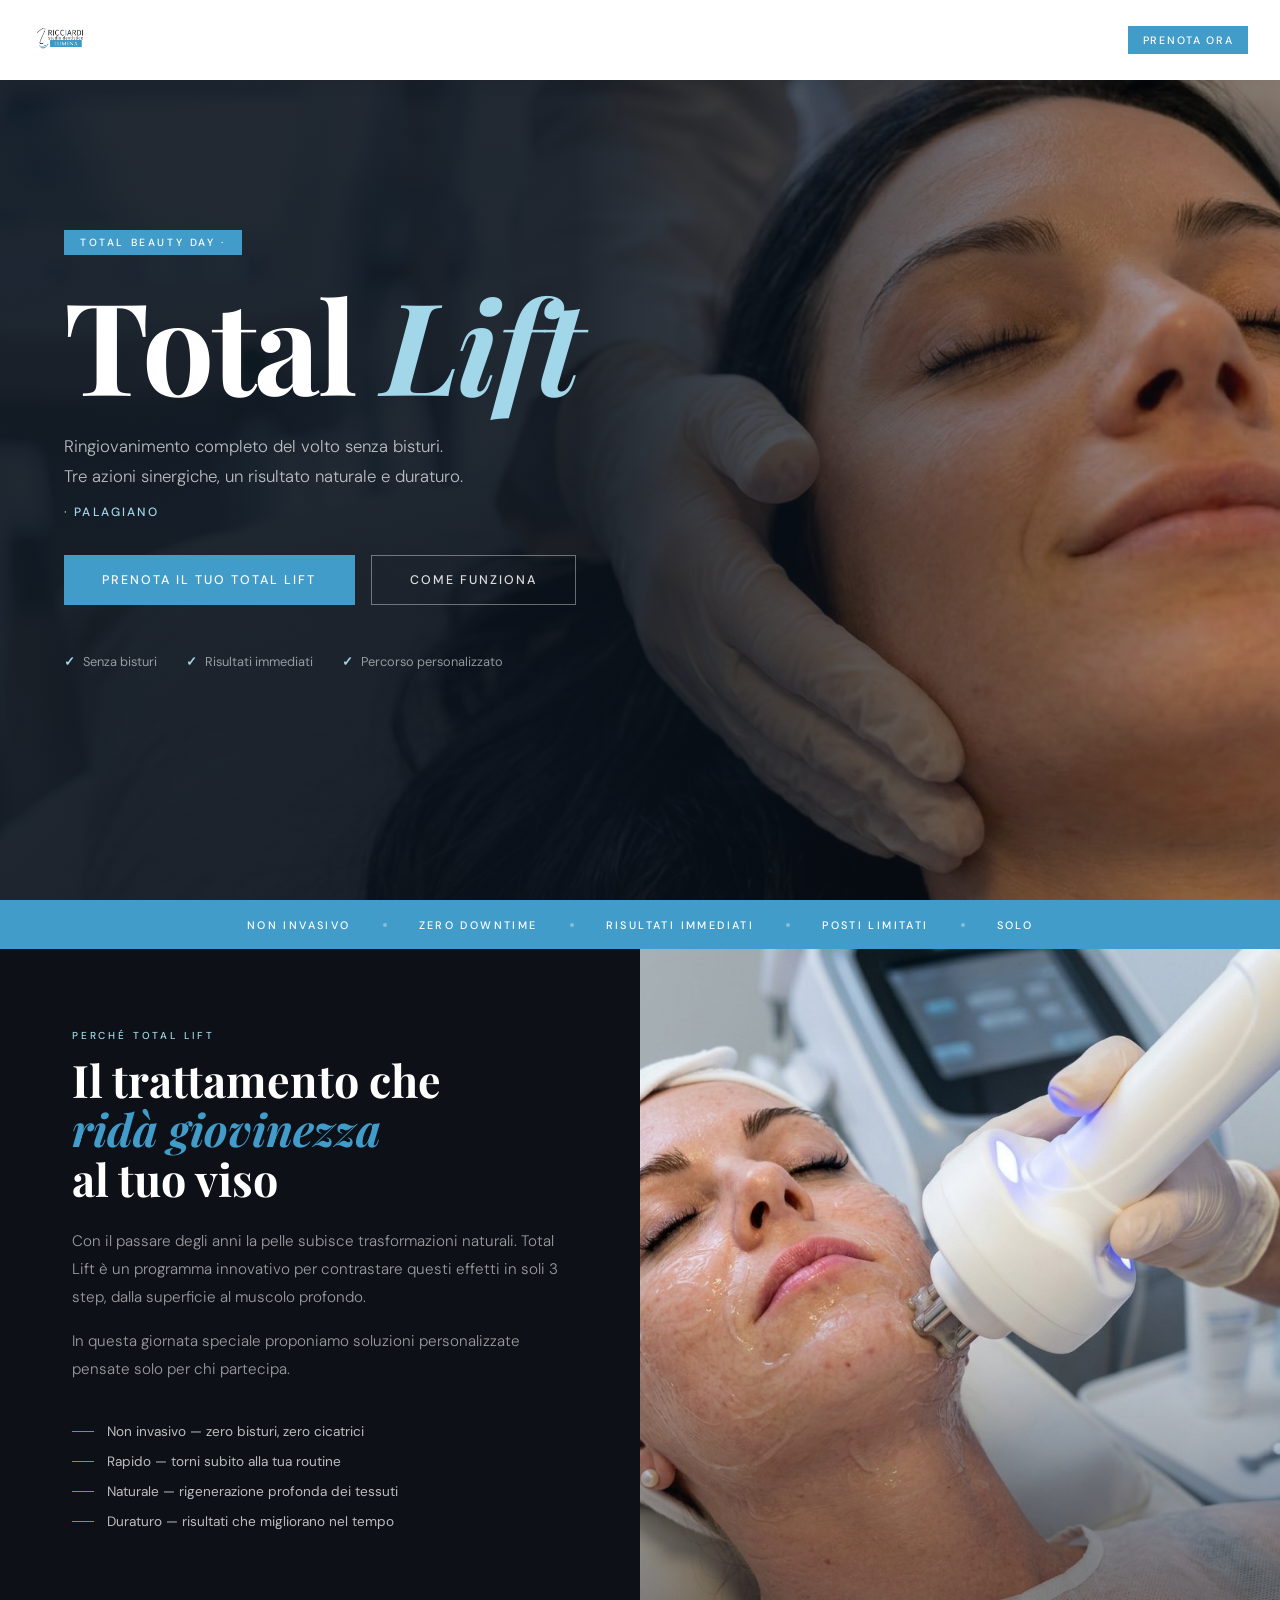
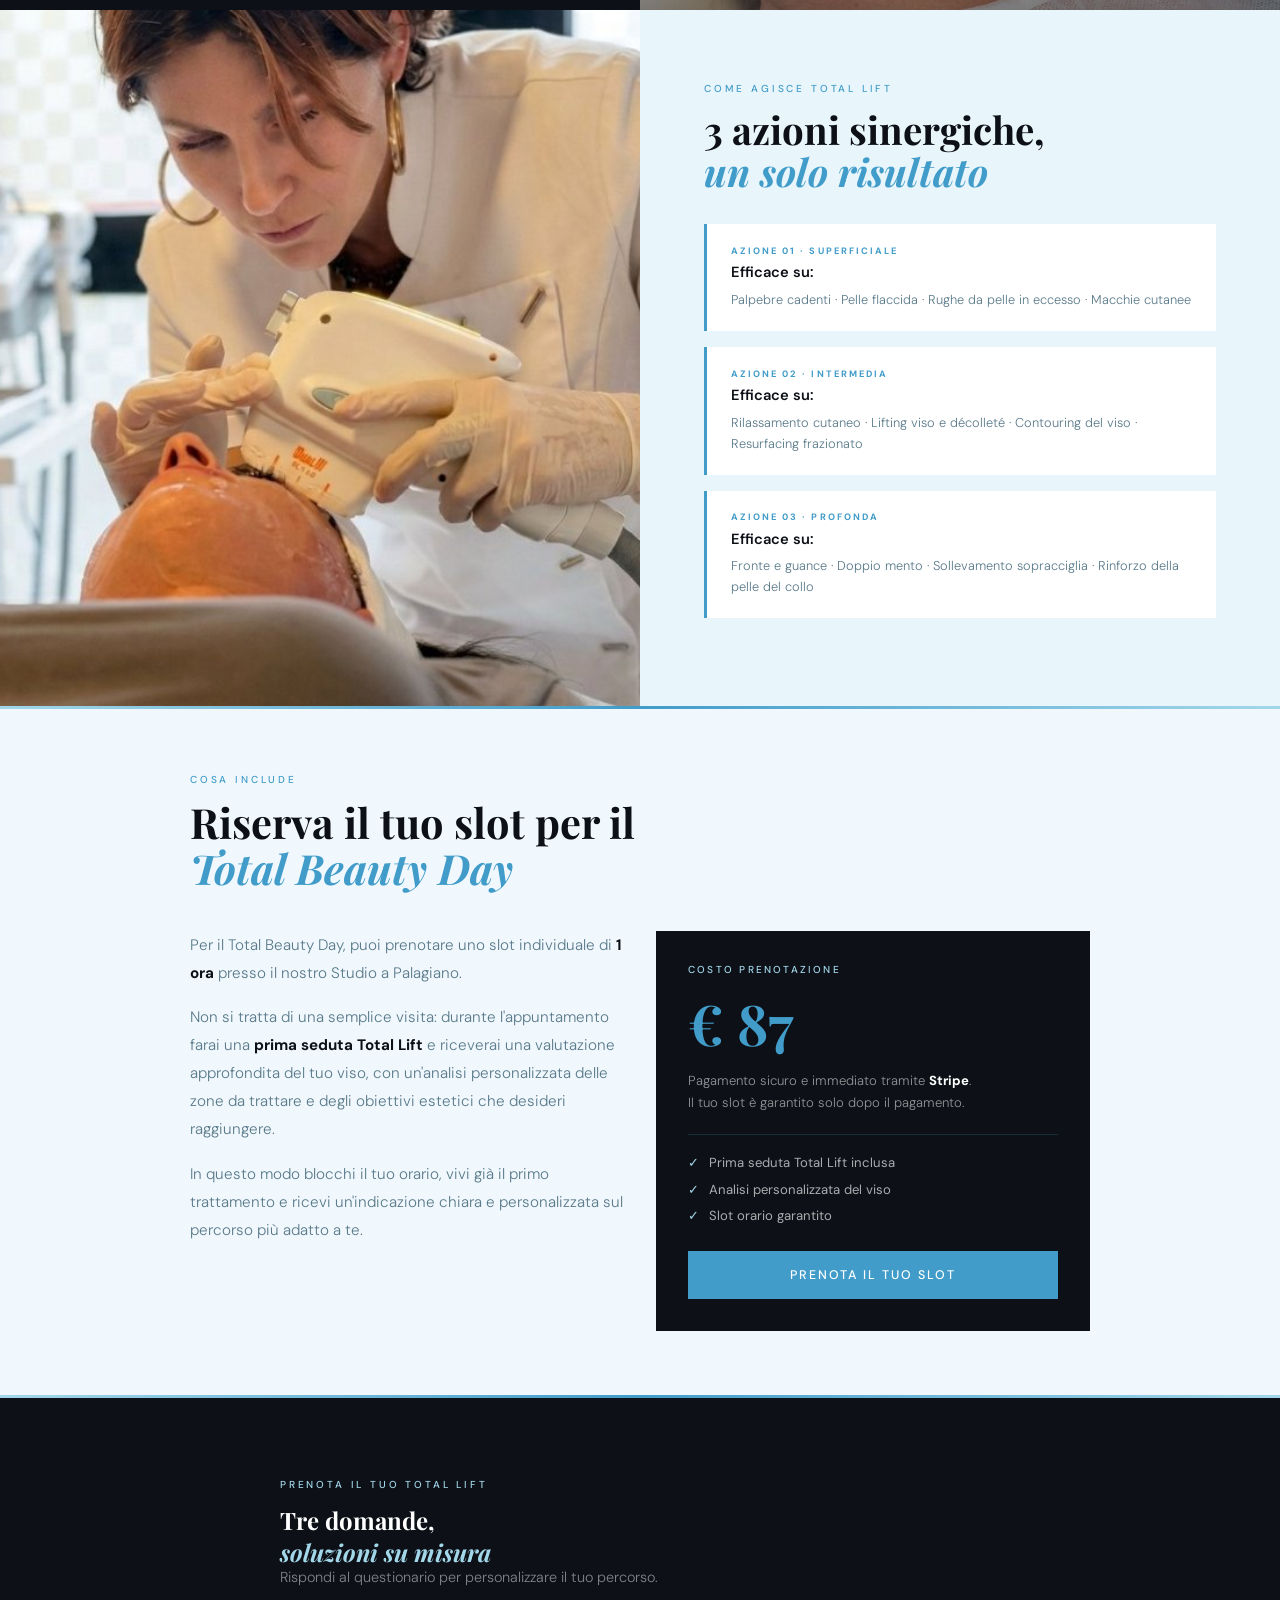
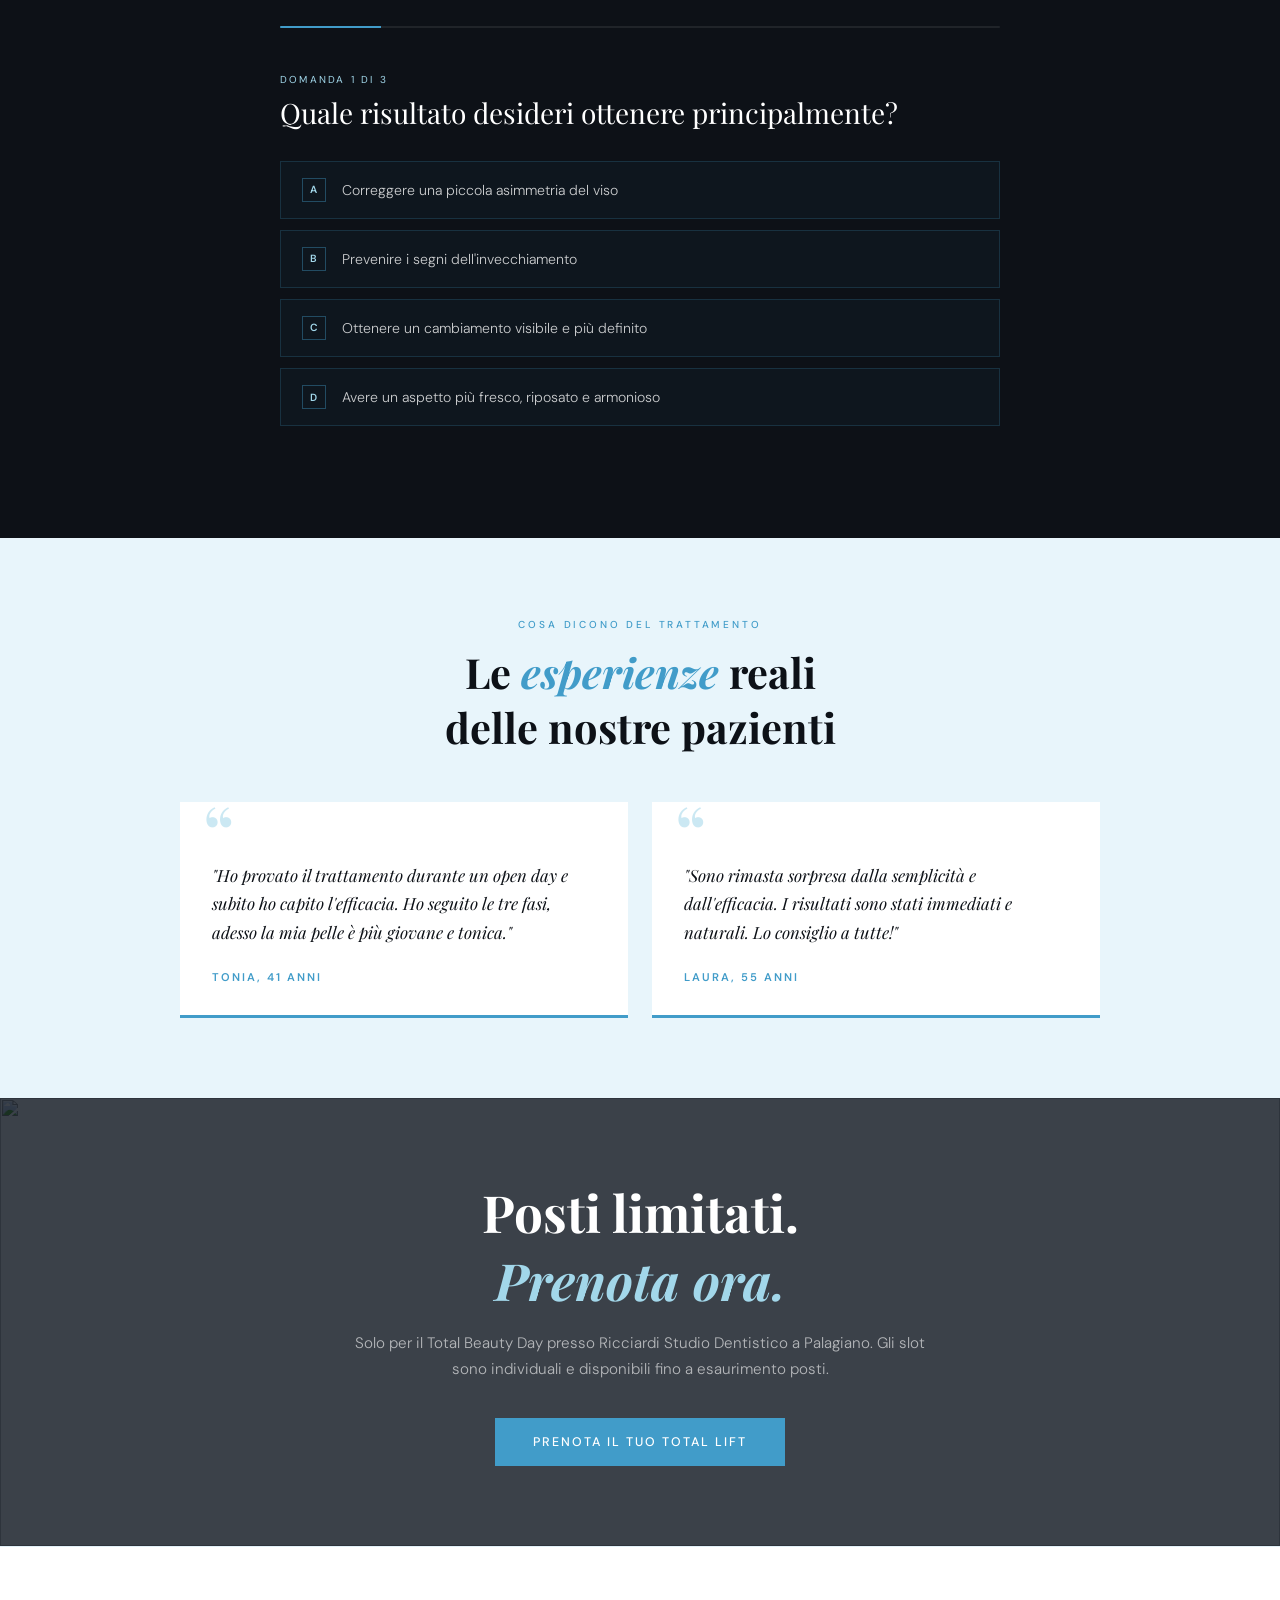
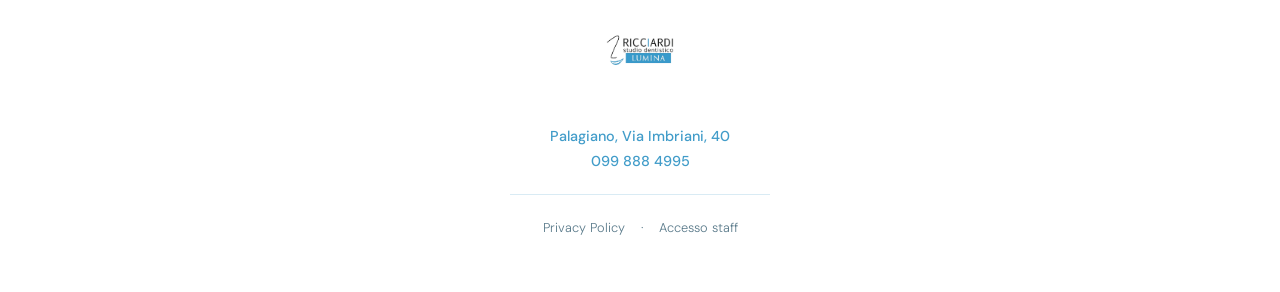
==== index.html @ 4c4560ad "Update index.html" ====
<!DOCTYPE html>
<html lang="it">
<head>
<meta charset="UTF-8">
<!-- Google Tag Manager -->
<script>(function(w,d,s,l,i){w[l]=w[l]||[];w[l].push({'gtm.start':
new Date().getTime(),event:'gtm.js'});var f=d.getElementsByTagName(s)[0],
j=d.createElement(s),dl=l!='dataLayer'?'&l='+l:'';j.async=true;j.src=
'https://www.googletagmanager.com/gtm.js?id='+i+dl;f.parentNode.insertBefore(j,f);
})(window,document,'script','dataLayer','GTM-NWW43PZP');</script>
<!-- End Google Tag Manager -->
<meta name="viewport" content="width=device-width, initial-scale=1.0">
<title>Total Lift – Ricciardi Studio Dentistico</title>
<meta name="description" content="Total Lift: ringiovanimento completo del viso senza bisturi. Prenota il tuo appuntamento per il Total Beauty Day del 27 Maggio a Palagiano.">
<style>
/* ═══════════════════════════════════════════════
   global.css — Variabili, reset, componenti base
   Ricciardi Studio Dentistico · Total Lift
═══════════════════════════════════════════════ */

@import url('https://fonts.googleapis.com/css2?family=Playfair+Display:ital,wght@0,400;0,700;1,400;1,700&family=DM+Sans:wght@300;400;500&display=swap');

/* ── RESET ── */
*, *::before, *::after { box-sizing: border-box; margin: 0; padding: 0; }

/* ── VARIABILI ── */
:root {
  --blue:       #419cc9;
  --blue-light: #a2d7ea;
  --blue-pale:  #e8f5fb;
  --dark:       #0d1117;
  --white:      #ffffff;
  --mid:        #5a7a8a;
  --accent:     #2d7aab;
  --text:       #1a2530;
  --green:      #27ae60;
  --red:        #e74c3c;
  --radius:     0px;
}

/* ── BASE ── */
html   { scroll-behavior: smooth; }
body   { font-family: 'DM Sans', sans-serif; background: var(--white); color: var(--text); overflow-x: hidden; }
h1, h2, h3, h4 { font-family: 'Playfair Display', serif; }
a      { transition: color .2s; }
img    { display: block; max-width: 100%; }

/* ── TIPOGRAFIA UTILITY ── */
.label {
  font-size: 0.63rem; letter-spacing: 0.28em; text-transform: uppercase;
  color: var(--blue); margin-bottom: 0.8rem; display: block; font-weight: 500;
}
.label--light { color: var(--blue-light); }

/* ── BOTTONI ── */
.btn {
  display: inline-flex; align-items: center; justify-content: center; gap: 0.5rem;
  font-family: 'DM Sans', sans-serif; font-weight: 500;
  font-size: 0.78rem; letter-spacing: 0.16em; text-transform: uppercase;
  text-decoration: none; border: none; cursor: pointer;
  padding: 1rem 2.4rem;
  transition: background .2s, transform .15s, border-color .2s, color .2s;
}
.btn--primary  { background: var(--blue); color: #fff; }
.btn--primary:hover { background: var(--accent); transform: translateY(-2px); }
.btn--ghost    { background: transparent; border: 1px solid rgba(255,255,255,0.38); color: rgba(255,255,255,0.85); }
.btn--ghost:hover  { border-color: #fff; color: #fff; }
.btn--dark     { background: var(--dark); color: #fff; }
.btn--dark:hover   { background: var(--accent); }
.btn--outline  { background: transparent; border: 1px solid rgba(65,156,201,0.3); color: var(--mid); }
.btn--outline:hover { border-color: var(--blue); color: var(--blue); }
.btn--danger   { background: transparent; border: 1px solid rgba(231,76,60,0.3); color: var(--red); }
.btn--danger:hover  { border-color: var(--red); background: rgba(231,76,60,0.05); }
.btn--sm       { padding: 0.42rem 0.9rem; font-size: 0.67rem; }
.btn--full     { width: 100%; padding: 1.15rem; }

/* ── NAV ── */
.nav {
  position: fixed; top: 0; left: 0; right: 0; z-index: 200;
  display: flex; align-items: center; justify-content: space-between;
  padding: 0;
  background: #ffffff;
  border-bottom: none;
  box-shadow: 0 2px 16px rgba(0,0,0,0.07);
  height: 80px;
}
.nav__logo {
  display: flex; align-items: center; text-decoration: none;
  height: 100%;
  padding: 0 2rem;
}
.nav__logo img {
  height: 70px; width: auto; display: block;
}

/* ── FOOTER ── */
.footer { background: #ffffff; padding: 3.5rem 2rem; text-align: center; border-top: 1px solid rgba(65,156,201,0.15); }
.footer__logo { font-family: 'Playfair Display', serif; font-size: 1.5rem; font-weight: 700; color: var(--blue); margin-bottom: 0.4rem; }
.footer__sub { font-size: 0.65rem; letter-spacing: 0.24em; text-transform: uppercase; color: rgba(255,255,255,0.28); margin-bottom: 1.3rem; }
.footer p   { font-size: 0.8rem; color: var(--mid); font-weight: 300; }
.footer a   { color: var(--mid); text-decoration: none; margin: 0 0.5rem; }
.footer a:hover { color: var(--blue); }
.footer__divider { height: 1px; background: rgba(65,156,201,0.2); margin: 1.5rem auto; max-width: 260px; }


/* ── BADGE ── */
.badge { display: inline-block; font-size: 0.6rem; letter-spacing: 0.08em; padding: 0.22rem 0.65rem; text-transform: uppercase; font-weight: 600; }
.badge--paid    { background: rgba(39,174,96,0.1);   color: #27ae60; }
.badge--pending { background: rgba(162,215,234,0.18); color: var(--blue); }
.badge--failed  { background: rgba(231,76,60,0.1);   color: var(--red); }
.badge--yes     { background: rgba(39,174,96,0.1);   color: #27ae60; }
.badge--no      { background: rgba(162,215,234,0.12); color: var(--mid); }

/* ── FORM ── */
.field { display: flex; flex-direction: column; gap: 0.38rem; }
.field label { font-size: 0.63rem; letter-spacing: 0.18em; text-transform: uppercase; color: rgba(255,255,255,0.48); font-weight: 500; }
.field input, .field textarea, .field select {
  padding: 0.88rem 1rem; font-size: 0.9rem; font-family: 'DM Sans', sans-serif;
  color: #fff; background: rgba(255,255,255,0.05); border: 1px solid rgba(65,156,201,0.22);
  outline: none; transition: border-color .2s, background .2s; width: 100%;
}
.field input::placeholder, .field textarea::placeholder { color: rgba(255,255,255,0.22); }
.field input:focus, .field textarea:focus { border-color: var(--blue); background: rgba(65,156,201,0.08); }
.field--light label  { color: var(--mid); }
.field--light input, .field--light textarea, .field--light select { background: #f8fbfd; color: var(--text); border-color: rgba(65,156,201,0.22); }
.field--light input::placeholder { color: rgba(26,37,48,0.3); }
.field--light input:focus, .field--light textarea:focus { border-color: var(--blue); background: #fff; }
.grid-2 { display: grid; grid-template-columns: 1fr 1fr; gap: 1rem; }
.privacy-row { display: flex; align-items: flex-start; gap: 0.75rem; cursor: pointer; }
.privacy-row input[type=checkbox] { width: 18px; height: 18px; accent-color: var(--blue); flex-shrink: 0; margin-top: 3px; }
.privacy-row span { font-size: 0.8rem; color: rgba(255,255,255,0.52); line-height: 1.6; }
.privacy-row a { color: var(--blue-light); }
.err { color: #ff6b6b; font-size: 0.78rem; margin-top: 0.3rem; }

/* ── UTILITY ── */
.hidden { display: none !important; }
.text-center { text-align: center; }
.mt-1 { margin-top: 0.8rem; }  .mt-2 { margin-top: 1.5rem; }
.mb-1 { margin-bottom: 0.8rem; } .mb-2 { margin-bottom: 1.5rem; }

/* ── RESPONSIVE ── */
@media (max-width: 900px) { .grid-2 { grid-template-columns: 1fr; } }
@media (max-width: 768px) { .nav { padding: 0.9rem 1.5rem; } }

/* Nav button alignment */
.nav .btn { margin-right: 2rem; }

/* ═══════════════════════════════════════════════
   landing.css — Stili specifici della landing page
   Ricciardi Studio Dentistico · Total Lift
═══════════════════════════════════════════════ */

/* ── HERO ── */
.hero { position: relative; min-height: 100vh; display: flex; align-items: center; overflow: hidden; }
.hero__img { position: absolute; inset: 0; width: 100%; height: 100%; object-fit: cover; object-position: center top; }
.hero__overlay { position: absolute; inset: 0; background: linear-gradient(to right, rgba(10,18,28,0.90) 45%, rgba(10,18,28,0.22) 100%); }
.hero__content { position: relative; z-index: 2; padding: 5rem 4rem 5rem; max-width: 700px; }
.hero__tag { display: inline-block; background: var(--blue); color: #fff; font-size: 0.65rem; letter-spacing: 0.25em; text-transform: uppercase; padding: 0.35rem 1rem; margin-bottom: 1.5rem; font-weight: 500; }
.hero__title { font-size: clamp(3.8rem, 10vw, 8rem); font-weight: 700; color: #fff; line-height: 1; margin-bottom: 1.5rem; letter-spacing: -0.02em; white-space: nowrap; }
.hero__title em { font-style: italic; color: var(--blue-light); }
.hero__sub { font-size: 1.05rem; color: rgba(255,255,255,0.7); line-height: 1.8; max-width: 440px; margin-bottom: 0.8rem; font-weight: 300; }
.hero__date { font-size: 0.75rem; color: var(--blue-light); letter-spacing: 0.18em; text-transform: uppercase; font-weight: 500; margin-bottom: 2.2rem; }
.hero__ctas { display: flex; gap: 1rem; flex-wrap: wrap; }
.hero__badges { display: flex; gap: 1.8rem; margin-top: 3rem; flex-wrap: wrap; }
.hero__badge { display: flex; align-items: center; gap: 0.5rem; color: rgba(255,255,255,0.55); font-size: 0.8rem; }
.hero__badge::before { content: '✓'; color: var(--blue-light); font-weight: 700; }

/* ── STRIP ── */
.strip { background: var(--blue); padding: 1.1rem 2rem; display: flex; align-items: center; justify-content: center; gap: 2rem; flex-wrap: wrap; }
.strip__item { font-size: 0.68rem; letter-spacing: 0.22em; text-transform: uppercase; color: #fff; font-weight: 500; }
.strip__dot  { width: 4px; height: 4px; border-radius: 50%; background: rgba(255,255,255,0.35); flex-shrink: 0; }

/* ── INTRO ── */
.intro { display: grid; grid-template-columns: 1fr 1fr; min-height: 580px; }
.intro__text { background: var(--dark); padding: 5rem 4.5rem; display: flex; flex-direction: column; justify-content: center; }
.intro__text h2 { font-size: clamp(2rem, 3.5vw, 2.9rem); font-weight: 700; color: #fff; line-height: 1.1; margin-bottom: 1.5rem; }
.intro__text h2 em { font-style: italic; color: var(--blue); }
.intro__text p { font-size: 0.95rem; color: rgba(255,255,255,0.58); line-height: 1.85; font-weight: 300; margin-bottom: 1rem; }
.intro__bullets { list-style: none; margin-top: 1.5rem; display: flex; flex-direction: column; gap: 0.8rem; }
.intro__bullets li { display: flex; align-items: center; gap: 0.8rem; font-size: 0.85rem; color: rgba(255,255,255,0.72); }
.intro__bullets li::before { content: ''; width: 22px; height: 1px; background: var(--blue); flex-shrink: 0; }
.intro__img { position: relative; overflow: hidden; }
.intro__img img { width: 100%; height: 100%; object-fit: cover; }
.intro__img-overlay { position: absolute; inset: 0; background: linear-gradient(to top, rgba(13,17,23,0.45) 0%, transparent 55%); }

/* ── COME AGISCE ── */
.agisce { display: grid; grid-template-columns: 1fr 1fr; }
.agisce__photo { position: relative; overflow: hidden; min-height: 620px; }
.agisce__photo img { width: 100%; height: 100%; object-fit: cover; object-position: center top; }
.agisce__content { background: var(--blue-pale); padding: 4.5rem 4rem; display: flex; flex-direction: column; justify-content: center; }
.agisce__content h2 { font-size: clamp(1.9rem, 3vw, 2.6rem); font-weight: 700; color: var(--dark); line-height: 1.1; margin-bottom: 2rem; }
.agisce__content h2 em { font-style: italic; color: var(--blue); }
.azione { background: #fff; border-left: 3px solid var(--blue); padding: 1.3rem 1.5rem; margin-bottom: 1rem; transition: box-shadow .2s, transform .2s; }
.azione:hover { box-shadow: 0 6px 24px rgba(65,156,201,0.15); transform: translateX(4px); }
.azione__num { font-size: 0.58rem; letter-spacing: 0.22em; text-transform: uppercase; color: var(--blue); font-weight: 700; margin-bottom: 0.35rem; }
.azione h3 { font-size: 0.92rem; font-weight: 600; color: var(--dark); margin-bottom: 0.4rem; font-family: 'DM Sans', sans-serif; }
.azione p  { font-size: 0.8rem; color: var(--mid); line-height: 1.65; font-weight: 300; }

/* ── FLOW (quiz + form + payment) ── */
#flow { background: var(--dark); padding: 5rem 2rem; }
#flow .inner { max-width: 720px; margin: 0 auto; }
.progress-bar  { height: 2px; background: rgba(255,255,255,0.08); margin-bottom: 2.8rem; overflow: hidden; border-radius: 2px; }
.progress-fill { height: 100%; background: var(--blue); transition: width .45s ease; }
.step-indicator { font-size: 0.63rem; letter-spacing: 0.22em; text-transform: uppercase; color: var(--blue-light); margin-bottom: 0.5rem; display: block; }
.quiz-q { font-family: 'Playfair Display', serif; font-size: clamp(1.25rem, 3vw, 1.75rem); font-weight: 400; color: #fff; margin-bottom: 1.8rem; line-height: 1.35; }
.options { display: grid; gap: 0.7rem; margin-bottom: 2rem; }
.opt { display: flex; align-items: center; gap: 1rem; padding: 1rem 1.3rem; border: 1px solid rgba(65,156,201,0.2); background: rgba(65,156,201,0.04); cursor: pointer; font-size: 0.88rem; color: rgba(255,255,255,0.78); font-weight: 300; transition: border-color .2s, background .2s; }
.opt:hover { border-color: var(--blue); background: rgba(65,156,201,0.1); }
.opt.selected { border-color: var(--blue); background: rgba(65,156,201,0.16); color: #fff; }
.opt__marker { width: 24px; height: 24px; border: 1px solid rgba(65,156,201,0.4); display: flex; align-items: center; justify-content: center; flex-shrink: 0; font-size: 0.65rem; color: var(--blue-light); font-weight: 600; transition: all .2s; }
.opt.selected .opt__marker { background: var(--blue); border-color: var(--blue); color: #fff; }
.btn-row { display: flex; gap: 0.8rem; align-items: center; flex-wrap: wrap; }
.btn--back { background: transparent; border: 1px solid rgba(255,255,255,0.12); color: rgba(255,255,255,0.45); padding: 0.88rem 1.8rem; font-size: 0.75rem; letter-spacing: 0.14em; text-transform: uppercase; cursor: pointer; font-family: 'DM Sans', sans-serif; transition: all .2s; }
.btn--back:hover { border-color: rgba(255,255,255,0.35); color: rgba(255,255,255,0.8); }
.btn--next { background: var(--blue); color: #fff; padding: 0.88rem 2.5rem; font-size: 0.78rem; letter-spacing: 0.16em; text-transform: uppercase; border: none; cursor: pointer; font-family: 'DM Sans', sans-serif; font-weight: 500; transition: background .2s; }
.btn--next:hover { background: var(--accent); }

/* BLOCKED */
.block-msg { background: rgba(65,156,201,0.06); border: 1px solid rgba(65,156,201,0.18); padding: 2.5rem 2rem; text-align: center; }
.block-msg__icon { font-size: 2.5rem; margin-bottom: 1rem; }
.block-msg h3 { font-family: 'Playfair Display', serif; font-size: 1.3rem; color: #fff; margin-bottom: 0.8rem; }
.block-msg p  { font-size: 0.88rem; color: rgba(255,255,255,0.6); line-height: 1.75; font-weight: 300; }

/* SLOTS */
.slots-label { font-size: 0.63rem; letter-spacing: 0.18em; text-transform: uppercase; color: rgba(255,255,255,0.45); margin-bottom: 0.9rem; margin-top: 1.5rem; font-weight: 500; display: block; }
.slots-grid  { display: grid; grid-template-columns: repeat(auto-fill, minmax(140px,1fr)); gap: 0.6rem; margin-bottom: 1.5rem; }
.slot { padding: 0.75rem 1rem; border: 1px solid rgba(65,156,201,0.2); font-size: 0.82rem; cursor: pointer; color: rgba(255,255,255,0.72); background: rgba(255,255,255,0.03); transition: all .2s; text-align: center; line-height: 1.3; }
.slot:hover:not(.slot--taken):not(.slot--blocked) { border-color: var(--blue); color: #fff; background: rgba(65,156,201,0.1); }
.slot.selected { border-color: var(--blue); background: var(--blue); color: #fff; }
.slot--taken   { opacity: 0.32; cursor: not-allowed; text-decoration: line-through; }
.slot--blocked { opacity: 0.2; cursor: not-allowed; }
.slot__badge   { font-size: 0.58rem; display: block; margin-top: 2px; opacity: 0.75; }

/* SUMMARY */
.summary { background: rgba(65,156,201,0.07); border: 1px solid rgba(65,156,201,0.18); padding: 1.3rem 1.6rem; margin-bottom: 1.5rem; }
.summary__row  { display: flex; justify-content: space-between; align-items: baseline; padding: 0.28rem 0; font-size: 0.85rem; color: rgba(255,255,255,0.65); }
.summary__row strong { color: #fff; }
.summary__total { border-top: 1px solid rgba(65,156,201,0.18); margin-top: 0.5rem; padding-top: 0.5rem; }
.summary__total .summary__row { font-size: 1.05rem; }
.summary__total strong { color: var(--blue); font-size: 1.2rem; }

/* STRIPE */
#stripe-el-wrap { background: rgba(255,255,255,0.04); border: 1px solid rgba(65,156,201,0.2); padding: 1.2rem; margin-bottom: 0.5rem; }
#card-errors { color: #ff6b6b; font-size: 0.8rem; margin: 0.5rem 0 1rem; min-height: 1.1rem; }
.pay-btn { width: 100%; background: var(--blue); color: #fff; padding: 1.18rem; font-size: 0.85rem; letter-spacing: 0.18em; text-transform: uppercase; border: none; cursor: pointer; font-family: 'DM Sans', sans-serif; font-weight: 500; display: flex; align-items: center; justify-content: center; gap: 0.6rem; transition: background .2s; }
.pay-btn:hover:not(:disabled) { background: var(--accent); }
.pay-btn:disabled { opacity: 0.52; cursor: not-allowed; }
.pay-spinner { width: 16px; height: 16px; border: 2px solid rgba(255,255,255,0.28); border-top-color: #fff; border-radius: 50%; animation: spin .7s linear infinite; display: none; }
.pay-btn.loading .pay-spinner { display: block; }
.pay-btn.loading .pay-label { display: none; }
@keyframes spin { to { transform: rotate(360deg); } }
.pay-note { font-size: 0.7rem; color: rgba(255,255,255,0.3); text-align: center; margin-top: 0.8rem; }

/* TESTIMONIALS */
.testi { background: var(--blue-pale); padding: 5rem 2rem; }
.testi__inner  { max-width: 920px; margin: 0 auto; }
.testi__header { text-align: center; margin-bottom: 3rem; }
.testi__header h2 { font-size: clamp(1.9rem, 4vw, 2.6rem); font-weight: 700; color: var(--dark); }
.testi__header h2 em { font-style: italic; color: var(--blue); }
.testi__grid { display: grid; grid-template-columns: 1fr 1fr; gap: 1.5rem; }
.testi__card { background: #fff; padding: 2.2rem 2rem 1.8rem; border-bottom: 3px solid var(--blue); position: relative; }
.testi__card::before { content: '\201C'; font-family: 'Playfair Display', serif; font-size: 5rem; color: var(--blue-light); line-height: 1; position: absolute; top: -0.6rem; left: 1.4rem; opacity: 0.55; }
.testi__card p    { font-family: 'Playfair Display', serif; font-size: 1.05rem; font-style: italic; color: var(--dark); line-height: 1.68; margin-bottom: 1.2rem; margin-top: 1.5rem; }
.testi__card cite { font-size: 0.7rem; letter-spacing: 0.18em; text-transform: uppercase; color: var(--blue); font-style: normal; font-weight: 600; }

/* CTA BANNER */
.cta-banner { position: relative; overflow: hidden; display: flex; align-items: center; justify-content: center; min-height: 420px; text-align: center; padding: 5rem 2rem; }
.cta-banner__img     { position: absolute; inset: 0; width: 100%; height: 100%; object-fit: cover; object-position: center 30%; }
.cta-banner__overlay { position: absolute; inset: 0; background: rgba(10,18,28,0.80); }
.cta-banner__content { position: relative; z-index: 2; max-width: 580px; }
.cta-banner__content h2 { font-size: clamp(1.9rem, 4vw, 3.2rem); color: #fff; font-weight: 700; margin-bottom: 1rem; }
.cta-banner__content h2 em { font-style: italic; color: var(--blue-light); }
.cta-banner__content p  { color: rgba(255,255,255,0.62); font-size: 0.95rem; margin-bottom: 2.2rem; font-weight: 300; line-height: 1.75; }

/* SUCCESS */
.success-page { min-height: 100vh; background: var(--dark); display: none; flex-direction: column; align-items: center; justify-content: center; text-align: center; padding: 4rem 2rem; }
.success-page__img     { width: 100%; max-width: 480px; height: 280px; object-fit: cover; margin-bottom: 2.5rem; }
.success-page__check   { width: 80px; height: 80px; border-radius: 50%; background: var(--blue); display: flex; align-items: center; justify-content: center; margin: 0 auto 1.5rem; font-size: 2rem; color: #fff; }
.success-page h2       { font-size: clamp(2rem,5vw,3rem); color: #fff; font-weight: 700; margin-bottom: 1rem; }
.success-page h2 em    { font-style: italic; color: var(--blue-light); }
.success-page > p      { color: rgba(255,255,255,0.58); font-size: 0.95rem; line-height: 1.85; max-width: 480px; font-weight: 300; margin: 0 auto; }
.success-page__details { margin-top: 2rem; background: rgba(65,156,201,0.07); border: 1px solid rgba(65,156,201,0.18); padding: 1.3rem 2rem; font-size: 0.85rem; color: rgba(255,255,255,0.6); text-align: left; max-width: 400px; width: 100%; display: flex; flex-direction: column; gap: 0.5rem; }
.success-page__details strong { color: #fff; }

/* RESPONSIVE */
@media (max-width: 900px) {
  .intro   { grid-template-columns: 1fr; }
  .intro__img { min-height: 300px; }
  .agisce  { grid-template-columns: 1fr; }
  .agisce__photo { min-height: 300px; }
  .testi__grid { grid-template-columns: 1fr; }
}


/* ── FLOW TITLE ── */
#flow h2.flow-title { color: #ffffff; }
#flow h2.flow-title em { color: var(--blue-light); }

/* ── MOBILE ── */
@media (max-width: 768px) {
  .hero__content   { padding: 5rem 1.8rem 3rem; }
  .hero__ctas      { flex-direction: column; }
  .hero__badges    { display: none !important; }
  .strip           { display: none !important; }
  .hero__title     { font-size: clamp(3rem, 13vw, 4.5rem); white-space: nowrap; }
  .intro__text     { padding: 3.5rem 2rem; }
  .agisce__content { padding: 3rem 2rem; }
}

</style>
</head>
<body>
<!-- Google Tag Manager (noscript) -->
<noscript><iframe src="https://www.googletagmanager.com/ns.html?id=GTM-NWW43PZP"
height="0" width="0" style="display:none;visibility:hidden"></iframe></noscript>
<!-- End Google Tag Manager (noscript) -->

<!-- ══════════════ LANDING ══════════════ -->
<div id="page-landing">

  <nav class="nav">
    <a href="index.html" class="nav__logo"><img src="../assets/logo.png" alt="Ricciardi Studio Dentistico" class="nav-logo"></a>
    <a href="#flow" class="btn btn--primary btn--sm" onclick="trackEvent('ClickPrenotazione')">Prenota ora</a>
  </nav>

  <!-- HERO -->
  <section class="hero">
    <img class="hero__img" src="assets/hero.jpg" alt="Total Lift trattamento">
    <div class="hero__overlay"></div>
    <div class="hero__content">
      <span class="hero__tag">Total Beauty Day · <span id="date-tag"></span></span>
      <h1 class="hero__title">Total <em>Lift</em></h1>
      <p class="hero__sub">Ringiovanimento completo del volto senza bisturi.<br>Tre azioni sinergiche, un risultato naturale e duraturo.</p>
      <p class="hero__date"><span id="date-hero"></span> · Palagiano</p>
      <div class="hero__ctas">
        <a href="#flow" class="btn btn--primary" onclick="trackEvent('ClickPrenotazione')">Prenota il tuo Total Lift</a>
        <a href="#come-agisce" class="btn btn--ghost">Come funziona</a>
      </div>
      <div class="hero__badges">
        <div class="hero__badge">Senza bisturi</div>
        <div class="hero__badge">Risultati immediati</div>
        <div class="hero__badge">Percorso personalizzato</div>
      </div>
    </div>
  </section>

  <!-- STRIP -->
  <div class="strip">
    <span class="strip__item">Non invasivo</span><span class="strip__dot"></span>
    <span class="strip__item">Zero downtime</span><span class="strip__dot"></span>
    <span class="strip__item">Risultati immediati</span><span class="strip__dot"></span>
    <span class="strip__item">Posti limitati</span><span class="strip__dot"></span>
    <span class="strip__item">Solo <span id="date-strip"></span></span>
  </div>

  <!-- INTRO -->
  <section class="intro">
    <div class="intro__text">
      <span class="label label--light">Perché Total Lift</span>
      <h2>Il trattamento che<br><em>ridà giovinezza</em><br>al tuo viso</h2>
      <p>Con il passare degli anni la pelle subisce trasformazioni naturali. Total Lift è un programma innovativo per contrastare questi effetti in soli 3 step, dalla superficie al muscolo profondo.</p>
      <p>In questa giornata speciale proponiamo soluzioni personalizzate pensate solo per chi partecipa.</p>
      <ul class="intro__bullets">
        <li>Non invasivo — zero bisturi, zero cicatrici</li>
        <li>Rapido — torni subito alla tua routine</li>
        <li>Naturale — rigenerazione profonda dei tessuti</li>
        <li>Duraturo — risultati che migliorano nel tempo</li>
      </ul>
    </div>
    <div class="intro__img">
      <img src="assets/foto-trattamento.jpg" alt="Trattamento Total Lift">
      <div class="intro__img-overlay"></div>
    </div>
  </section>

  <!-- COME AGISCE -->
  <section class="agisce" id="come-agisce">
    <div class="agisce__photo">
      <img src="assets/foto-agisce.jpg" alt="Total Lift 3 azioni sinergiche">
    </div>
    <div class="agisce__content">
      <span class="label">Come agisce Total Lift</span>
      <h2>3 azioni sinergiche,<br><em>un solo risultato</em></h2>
      <div class="azione">
        <div class="azione__num">Azione 01 · Superficiale</div>
        <h3>Efficace su:</h3>
        <p>Palpebre cadenti · Pelle flaccida · Rughe da pelle in eccesso · Macchie cutanee</p>
      </div>
      <div class="azione">
        <div class="azione__num">Azione 02 · Intermedia</div>
        <h3>Efficace su:</h3>
        <p>Rilassamento cutaneo · Lifting viso e décolleté · Contouring del viso · Resurfacing frazionato</p>
      </div>
      <div class="azione">
        <div class="azione__num">Azione 03 · Profonda</div>
        <h3>Efficace su:</h3>
        <p>Fronte e guance · Doppio mento · Sollevamento sopracciglia · Rinforzo della pelle del collo</p>
      </div>
    </div>
  </section>


  <div style="height:3px;background:linear-gradient(to right,var(--blue-light),var(--blue),var(--blue-light))"></div>

  <!-- SEZIONE INFO PRENOTAZIONE -->
  <section id="info-prenotazione" style="background:#f0f8fd;padding:4rem 2rem">
    <div style="max-width:900px;margin:0 auto">
      <span style="font-size:0.63rem;letter-spacing:0.28em;text-transform:uppercase;color:var(--blue);margin-bottom:0.8rem;display:block;font-weight:500">Cosa include</span>
      <h2 style="font-family:'Playfair Display',serif;font-size:clamp(1.8rem,4vw,2.6rem);font-weight:700;color:var(--dark);margin-bottom:2.5rem;line-height:1.1">Riserva il tuo slot per il<br><em style="font-style:italic;color:var(--blue)">Total Beauty Day</em></h2>

      <div style="display:grid;grid-template-columns:1fr 1fr;gap:2rem;align-items:start">

        <!-- Testo -->
        <div>
          <p style="font-size:0.95rem;color:var(--mid);line-height:1.85;font-weight:300;margin-bottom:1rem">
            Per il Total Beauty Day, puoi prenotare uno slot individuale di <strong style="color:var(--dark)">1 ora</strong> presso il nostro Studio a Palagiano.
          </p>
          <p style="font-size:0.95rem;color:var(--mid);line-height:1.85;font-weight:300;margin-bottom:1rem">
            Non si tratta di una semplice visita: durante l'appuntamento farai una <strong style="color:var(--dark)">prima seduta Total Lift</strong> e riceverai una valutazione approfondita del tuo viso, con un'analisi personalizzata delle zone da trattare e degli obiettivi estetici che desideri raggiungere.
          </p>
          <p style="font-size:0.95rem;color:var(--mid);line-height:1.85;font-weight:300">
            In questo modo blocchi il tuo orario, vivi già il primo trattamento e ricevi un'indicazione chiara e personalizzata sul percorso più adatto a te.
          </p>
        </div>

        <!-- Card prezzo -->
        <div style="background:var(--dark);padding:2rem;display:flex;flex-direction:column;gap:1.2rem">
          <p style="font-size:0.63rem;letter-spacing:0.22em;text-transform:uppercase;color:var(--blue-light);font-weight:500">Costo prenotazione</p>
          <p style="font-family:'Playfair Display',serif;font-size:3.5rem;font-weight:700;color:var(--blue);line-height:1" id="info-price">€ 87</p>
          <p style="font-size:0.82rem;color:rgba(255,255,255,0.55);line-height:1.7;font-weight:300">
            Pagamento sicuro e immediato tramite <strong style="color:#fff">Stripe</strong>.<br>Il tuo slot è garantito solo dopo il pagamento.
          </p>
          <div style="height:1px;background:rgba(65,156,201,0.2)"></div>
          <div style="display:flex;flex-direction:column;gap:0.6rem">
            <div style="display:flex;align-items:center;gap:0.6rem;font-size:0.82rem;color:rgba(255,255,255,0.65)">
              <span style="color:var(--blue-light)">✓</span> Prima seduta Total Lift inclusa
            </div>
            <div style="display:flex;align-items:center;gap:0.6rem;font-size:0.82rem;color:rgba(255,255,255,0.65)">
              <span style="color:var(--blue-light)">✓</span> Analisi personalizzata del viso
            </div>
            <div style="display:flex;align-items:center;gap:0.6rem;font-size:0.82rem;color:rgba(255,255,255,0.65)">
              <span style="color:var(--blue-light)">✓</span> Slot orario garantito
            </div>
          </div>
          <a href="#flow" class="btn btn--primary" style="text-align:center;margin-top:0.5rem">Prenota il tuo slot</a>
        </div>

      </div>
    </div>
  </section>

  <!-- Mobile: una colonna -->
  <style>
    @media(max-width:768px){
      #info-prenotazione > div > div[style*="grid-template-columns"]{
        grid-template-columns:1fr !important;
      }
    }
  </style>

  <div style="height:3px;background:linear-gradient(to right,var(--blue-light),var(--blue),var(--blue-light))"></div>

  <!-- FLOW: quiz + form + payment -->
  <section id="flow">
    <div class="inner">
      <span class="label label--light">Prenota il tuo Total Lift</span>
      <h2 class="flow-title">Tre domande,<br><em>soluzioni su misura</em></h2>
      <p class="sub" style="font-size:0.9rem;color:rgba(255,255,255,0.48);margin-bottom:2.5rem;font-weight:300">Rispondi al questionario per personalizzare il tuo percorso.</p>
      <div class="progress-bar"><div class="progress-fill" id="progress" style="width:14%"></div></div>

      <!-- Q1 -->
      <div id="step-q1">
        <span class="step-indicator">Domanda 1 di 3</span>
        <p class="quiz-q">Quale risultato desideri ottenere principalmente?</p>
        <div class="options">
          <div class="opt" data-val="asimmetria" onclick="sel(this,'q1')"><span class="opt__marker">A</span>Correggere una piccola asimmetria del viso</div>
          <div class="opt" data-val="prevenzione" onclick="sel(this,'q1')"><span class="opt__marker">B</span>Prevenire i segni dell'invecchiamento</div>
          <div class="opt" data-val="cambiamento" onclick="sel(this,'q1')"><span class="opt__marker">C</span>Ottenere un cambiamento visibile e più definito</div>
          <div class="opt" data-val="fresco" onclick="sel(this,'q1')"><span class="opt__marker">D</span>Avere un aspetto più fresco, riposato e armonioso</div>
        </div>
      </div>

      <!-- Q2 -->
      <div id="step-q2" class="hidden">
        <span class="step-indicator">Domanda 2 di 3</span>
        <p class="quiz-q">Quanto vorresti migliorare questo aspetto?</p>
        <div class="options">
          <div class="opt" data-val="poco"       onclick="sel(this,'q2')"><span class="opt__marker">A</span>Poco</div>
          <div class="opt" data-val="abbastanza" onclick="sel(this,'q2')"><span class="opt__marker">B</span>Abbastanza</div>
          <div class="opt" data-val="molto"      onclick="sel(this,'q2')"><span class="opt__marker">C</span>Molto</div>
        </div>
        <div class="btn-row"><button class="btn--back" onclick="go('q1')">← Indietro</button></div>
      </div>

      <!-- Q3 -->
      <div id="step-q3" class="hidden">
        <span class="step-indicator">Domanda 3 di 3</span>
        <p class="quiz-q">La nostra sede è a Palagiano. Sei disponibile a venire in studio per la visita e il trattamento?</p>
        <div class="options">
          <div class="opt" data-val="si" onclick="sel(this,'q3')"><span class="opt__marker">A</span>Sì, sono disponibile</div>
          <div class="opt" data-val="no" onclick="sel(this,'q3')"><span class="opt__marker">B</span>No, al momento non posso venire in sede</div>
        </div>
        <div class="btn-row"><button class="btn--back" onclick="go('q2')">← Indietro</button></div>
      </div>

      <!-- BLOCKED -->
      <div id="step-blocked" class="hidden">
        <div class="block-msg">
          <div class="block-msg__icon">📍</div>
          <h3>Trattamento in sede</h3>
          <p>Il trattamento viene effettuato presso la nostra sede di <strong style="color:var(--blue-light)">Palagiano</strong>.<br>Per completare la prenotazione è necessario essere disponibili a venire in studio.</p>
        </div>
        <div class="btn-row mt-2">
          <button class="btn--back" onclick="go('q3')">← Torna alla domanda</button>
        </div>
      </div>

      <!-- FORM DATI -->
      <div id="step-form" class="hidden">
        <span class="step-indicator">Passo 4 di 6 · I tuoi dati</span>
        <p class="quiz-q">Inserisci i tuoi dati per la prenotazione</p>
        <div class="grid-2 mb-1">
          <div class="field"><label>Nome *</label><input type="text" id="f-nome" placeholder="Maria" autocomplete="given-name"></div>
          <div class="field"><label>Cognome *</label><input type="text" id="f-cognome" placeholder="Rossi" autocomplete="family-name"></div>
        </div>
        <div class="field mb-1"><label>Email *</label><input type="email" id="f-email" placeholder="maria@email.it" autocomplete="email"></div>
        <div class="field mb-1"><label>Telefono *</label><input type="tel" id="f-tel" placeholder="+39 333 000 0000" autocomplete="tel"></div>
        <div class="field mb-2"><label>Note (opzionale)</label><textarea id="f-note" rows="3" placeholder="Eventuali note o richieste particolari..."></textarea></div>
        <label class="privacy-row mb-2">
          <input type="checkbox" id="f-privacy">
          <span>Ho letto e accetto la <a href="https://luminaricciardi.it/privacy-policy/" target="_blank">Privacy Policy</a>. Acconsento al trattamento dei miei dati personali per la gestione della prenotazione. *</span>
        </label>
        <div id="form-err" class="err hidden"></div>
        <div class="btn-row">
          <button class="btn--back" onclick="go('q3')">← Indietro</button>
          <button class="btn--next" onclick="go('slot')">Continua →</button>
        </div>
      </div>

      <!-- SLOT -->
      <div id="step-slot" class="hidden">
        <span class="step-indicator">Passo 5 di 6 · Scegli l'orario</span>
        <p class="quiz-q">Seleziona il tuo orario preferito</p>
        <div class="field mb-1">
          <label>Giorno evento</label>
          <input type="text" id="event-day-disp" readonly style="color:rgba(255,255,255,0.4);cursor:default">
        </div>
        <span class="slots-label">Orari disponibili (durata 1 ora)</span>
        <div class="slots-grid" id="slots-grid"></div>
        <div id="slot-err" class="err hidden">Seleziona un orario per continuare.</div>
        <div class="btn-row">
          <button class="btn--back" onclick="go('form')">← Indietro</button>
          <button class="btn--next" onclick="go('payment')">Continua →</button>
        </div>
      </div>

      <!-- PAYMENT -->
      <div id="step-payment" class="hidden">
        <span class="step-indicator">Passo 6 di 6 · Pagamento</span>
        <p class="quiz-q">Conferma e completa il pagamento</p>
        <div class="summary" id="summary"></div>
        <div id="stripe-el-wrap"><div id="card-element"></div></div>
        <div id="card-errors"></div>
        <button class="pay-btn" id="pay-btn" onclick="handlePay()">
          <div class="pay-spinner"></div>
          <span class="pay-label">💳 &nbsp;Paga e Prenota</span>
        </button>
        <p class="pay-note">Pagamento sicuro gestito da Stripe · Crittografia SSL</p>
        <div class="btn-row mt-2">
          <button class="btn--back" onclick="go('slot')">← Indietro</button>
        </div>
      </div>

    </div>
  </section>

  <!-- TESTIMONIALS -->
  <section class="testi">
    <div class="testi__inner">
      <div class="testi__header">
        <span class="label">Cosa dicono del trattamento</span>
        <h2>Le <em>esperienze</em> reali<br>delle nostre pazienti</h2>
      </div>
      <div class="testi__grid">
        <div class="testi__card">
          <p>"Ho provato il trattamento durante un open day e subito ho capito l'efficacia. Ho seguito le tre fasi, adesso la mia pelle è più giovane e tonica."</p>
          <cite>Tonia, 41 anni</cite>
        </div>
        <div class="testi__card">
          <p>"Sono rimasta sorpresa dalla semplicità e dall'efficacia. I risultati sono stati immediati e naturali. Lo consiglio a tutte!"</p>
          <cite>Laura, 55 anni</cite>
        </div>
      </div>
    </div>
  </section>

  <!-- CTA BANNER -->
  <div class="cta-banner">
    <img class="cta-banner__img" src="https://images.unsplash.com/photo-1487412947147-5cebf100ffc2?w=1400&q=80&auto=format&fit=crop" alt="">
    <div class="cta-banner__overlay"></div>
    <div class="cta-banner__content">
      <h2>Posti limitati.<br><em>Prenota ora.</em></h2>
      <p>Solo per il Total Beauty Day presso Ricciardi Studio Dentistico a Palagiano. Gli slot sono individuali e disponibili fino a esaurimento posti.</p>
      <a href="#flow" class="btn btn--primary" onclick="trackEvent('ClickPrenotazione')">Prenota il tuo Total Lift</a>
    </div>
  </div>

  <!-- FOOTER -->
  <footer class="footer">
    <img src="assets/logo.png" alt="Ricciardi Studio Dentistico Lumina" style="height:100px;width:auto;margin:0 auto 1.5rem;display:block">
    <p style="color:#419cc9;font-size:0.9rem;font-weight:500;margin-bottom:0.4rem">Palagiano, Via Imbriani, 40</p>
    <p style="color:#419cc9;font-size:0.9rem;font-weight:500;margin-bottom:1.5rem">099 888 4995</p>
    <div class="footer__divider"></div>
    <p><a href="https://luminaricciardi.it/privacy-policy/" target="_blank">Privacy Policy</a> &nbsp;·&nbsp; <a href="/admin/login">Accesso staff</a></p>
  </footer>

</div><!-- /page-landing -->

<!-- ══════════════ SUCCESS ══════════════ -->
<div id="page-success" class="success-page">
  <img class="success-page__img" src="https://images.unsplash.com/photo-1612349317150-e413f6a5b16d?w=800&q=80&auto=format&fit=crop" alt="Conferma prenotazione">
  <div class="success-page__check">✓</div>
  <h2>Prenotazione <em>confermata.</em></h2>
  <p>Grazie, abbiamo ricevuto la tua richiesta per il trattamento Total Lift.<br>La nostra segreteria ti ricorderà l'appuntamento prima della visita.</p>
  <div class="success-page__details" id="success-details"></div>
</div>


<script src="https://js.stripe.com/v3/"></script>
<script type="module" id="app-module">
/* ═══════════════════════════════════════════════
   storage.js — Firebase Firestore + fallback localStorage
   Ricciardi Studio Dentistico · Total Lift
═══════════════════════════════════════════════ */

// ── FIREBASE CONFIG ──────────────────────────
const firebaseConfig = {
  apiKey:            "AIzaSyCVC6fHbo8OHevILIkI9j_XDyP4GoWCHAQ",
  authDomain:        "landing-total-stripe.firebaseapp.com",
  projectId:         "landing-total-stripe",
  storageBucket:     "landing-total-stripe.firebasestorage.app",
  messagingSenderId: "528151902496",
  appId:             "1:528151902496:web:9da1394fe42a30a36dff45"
};

// ── FIREBASE INIT ────────────────────────────
import { initializeApp }                          from "https://www.gstatic.com/firebasejs/10.12.0/firebase-app.js";
import { getFirestore, collection, doc,
         getDocs, getDoc, setDoc, addDoc,
         updateDoc, deleteDoc, onSnapshot,
         query, orderBy }                         from "https://www.gstatic.com/firebasejs/10.12.0/firebase-firestore.js";

const _app = initializeApp(firebaseConfig);
const db   = getFirestore(_app);

// ── COLLEZIONI FIRESTORE ─────────────────────
// /bookings/{id}   → prenotazioni
// /config/main     → cfg (pixelId, stripePk, stripeAmount, stripeDesc, adminPw, eventDay)
// /slots/{id}      → slot orari

// ── DEFAULT SLOTS ────────────────────────────
const DEFAULT_SLOTS = [
  { id: 's1', start: '09:00', end: '10:00', blocked: false },
  { id: 's2', start: '10:00', end: '11:00', blocked: false },
  { id: 's3', start: '11:00', end: '12:00', blocked: false },
  { id: 's4', start: '12:00', end: '13:00', blocked: false },
  { id: 's5', start: '14:00', end: '15:00', blocked: false },
  { id: 's6', start: '15:00', end: '16:00', blocked: false },
  { id: 's7', start: '16:00', end: '17:00', blocked: false },
  { id: 's8', start: '17:00', end: '18:00', blocked: false },
];

// ── TL OBJECT ────────────────────────────────
const TL = {

  /* CONFIG */
  _cfg: {},
  async loadCfg() {
    const local = JSON.parse(localStorage.getItem('tl_cfg') || '{}');
    TL._cfg = local;
    try {
      const snap = await getDoc(doc(db, 'config', 'main'));
      if (snap.exists()) {
        TL._cfg = { ...local, ...snap.data() };  // Firestore vince su localStorage
      }
    } catch(e) {
      console.warn('Firestore loadCfg fallback:', e.message);
    }
    return TL._cfg;
  },
  cfg() { return TL._cfg; },
  async saveCfg(data) {
    TL._cfg = { ...TL._cfg, ...data };
    localStorage.setItem('tl_cfg', JSON.stringify(TL._cfg));
    try {
      await setDoc(doc(db, 'config', 'main'), TL._cfg, { merge: true });
    } catch(e) {
      console.warn('Firestore saveCfg fallback:', e.message);
    }
  },

  /* PRENOTAZIONI */
  async getBookings() {
    try {
      const snap = await getDocs(query(collection(db, 'bookings'), orderBy('createdAt', 'desc')));
      return snap.docs.map(d => ({ id: d.id, ...d.data() }));
    } catch(e) {
      return JSON.parse(localStorage.getItem('tl_bookings') || '[]');
    }
  },
  async addBooking(b) {
    try {
      const ref = await addDoc(collection(db, 'bookings'), b);
      return ref.id;
    } catch(e) {
      const bks = JSON.parse(localStorage.getItem('tl_bookings') || '[]');
      bks.push(b);
      localStorage.setItem('tl_bookings', JSON.stringify(bks));
      return b.id;
    }
  },
  async updateBooking(id, data) {
    try {
      await updateDoc(doc(db, 'bookings', id), data);
    } catch(e) {
      const bks = JSON.parse(localStorage.getItem('tl_bookings') || '[]');
      const i = bks.findIndex(b => b.id === id);
      if (i > -1) { bks[i] = { ...bks[i], ...data }; localStorage.setItem('tl_bookings', JSON.stringify(bks)); }
    }
  },
  async deleteBooking(id) {
    try {
      await deleteDoc(doc(db, 'bookings', id));
    } catch(e) {
      const bks = JSON.parse(localStorage.getItem('tl_bookings') || '[]').filter(b => b.id !== id);
      localStorage.setItem('tl_bookings', JSON.stringify(bks));
    }
  },

  /* SLOTS */
  async getSlots() {
    try {
      const snap = await getDocs(collection(db, 'slots'));
      if (snap.empty) {
        await TL.initDefaultSlots();
        return DEFAULT_SLOTS;
      }
      return snap.docs.map(d => ({ id: d.id, ...d.data() }))
                      .sort((a,b) => a.start.localeCompare(b.start));
    } catch(e) {
      return JSON.parse(localStorage.getItem('tl_slots') || JSON.stringify(DEFAULT_SLOTS));
    }
  },
  async initDefaultSlots() {
    for (const s of DEFAULT_SLOTS) {
      await setDoc(doc(db, 'slots', s.id), { start: s.start, end: s.end, blocked: s.blocked });
    }
  },
  async saveSlot(id, data) {
    try {
      await setDoc(doc(db, 'slots', id), data, { merge: true });
    } catch(e) {
      const slots = JSON.parse(localStorage.getItem('tl_slots') || JSON.stringify(DEFAULT_SLOTS));
      const i = slots.findIndex(s => s.id === id);
      if (i > -1) slots[i] = { ...slots[i], ...data };
      localStorage.setItem('tl_slots', JSON.stringify(slots));
    }
  },
  async addSlot(slot) {
    try {
      await setDoc(doc(db, 'slots', slot.id), { start: slot.start, end: slot.end, blocked: false });
    } catch(e) {
      const slots = JSON.parse(localStorage.getItem('tl_slots') || JSON.stringify(DEFAULT_SLOTS));
      slots.push(slot);
      localStorage.setItem('tl_slots', JSON.stringify(slots));
    }
  },
  async deleteSlot(id) {
    try {
      await deleteDoc(doc(db, 'slots', id));
    } catch(e) {
      const slots = JSON.parse(localStorage.getItem('tl_slots') || JSON.stringify(DEFAULT_SLOTS)).filter(s => s.id !== id);
      localStorage.setItem('tl_slots', JSON.stringify(slots));
    }
  },

  /* EVENTO */
  eventDay() { return TL._cfg.eventDay || localStorage.getItem('tl_eventDay') || '2025-05-27'; },

  /* REAL-TIME LISTENER prenotazioni (per dashboard) */
  onBookingsChange(callback) {
    try {
      return onSnapshot(
        query(collection(db, 'bookings'), orderBy('createdAt', 'desc')),
        snap => callback(snap.docs.map(d => ({ id: d.id, ...d.data() })))
      );
    } catch(e) {
      return () => {};
    }
  }
};


/* ═══════════════════════════════════════════════
   pixel.js — Meta Pixel tracking
   Ricciardi Studio Dentistico · Total Lift

   Eventi tracciati:
   - PageView
   - ClickPrenotazione
   - QuestionarioCompletato
   - Lead
   - SlotSelected
   - InitiateCheckout
   - Purchase
═══════════════════════════════════════════════ */

function initPixel() {
  const pid = TL.cfg().pixelId;
  if (!pid) { console.warn('Meta Pixel: nessun ID configurato'); return; }

  // Inizializza fbq subito (accoda gli eventi prima che l'SDK carichi)
  if (!window.fbq) {
    window.fbq = function() {
      window.fbq.callMethod
        ? window.fbq.callMethod.apply(window.fbq, arguments)
        : window.fbq.queue.push(arguments);
    };
    window._fbq = window.fbq;
    window.fbq.push = window.fbq;
    window.fbq.loaded = true;
    window.fbq.version = '2.0';
    window.fbq.queue = [];
  }

  fbq('init', pid);
  fbq('track', 'PageView');

  // Carica lo script SDK
  if (!document.getElementById('fb-pixel-sdk')) {
    const s = document.createElement('script');
    s.id = 'fb-pixel-sdk';
    s.async = true;
    s.src = 'https://connect.facebook.net/en_US/fbevents.js';
    document.head.appendChild(s);
  }

  console.log('Meta Pixel inizializzato con ID:', pid);
}

// Eventi standard Meta Pixel
const META_STANDARD_EVENTS = ['PageView','Purchase','Lead','InitiateCheckout',
  'AddToCart','ViewContent','Search','Subscribe','Contact','FindLocation'];

function trackEvent(name, params = {}) {
  // 1. Push su dataLayer (GTM intercetta tutto)
  window.dataLayer = window.dataLayer || [];
  window.dataLayer.push({ event: name, ...params });

  // 2. fbq: standard o custom
  if (typeof fbq === 'function') {
    if (META_STANDARD_EVENTS.includes(name)) {
      fbq('track', name, params);
    } else {
      fbq('trackCustom', name, params);
    }
  }

  console.log('[GTM/Pixel] event:', name, params);
}


/* ═══════════════════════════════════════════════
   landing.js — Quiz, form, slot, Stripe, successo
   Ricciardi Studio Dentistico · Total Lift
═══════════════════════════════════════════════ */

/* ── UTILITY ── */
function formatDay(dateStr) {
  if (!dateStr) return '';
  return new Date(dateStr + 'T12:00:00').toLocaleDateString('it-IT', {
    weekday: 'long', day: 'numeric', month: 'long', year: 'numeric'
  });
}

/* ── STATE ── */
const ans = { q1: '', q2: '', q3: '' };
let selSlot = null;
let stripe  = null;
let cardEl  = null;

const STEPS = ['q1','q2','q3','blocked','form','slot','payment'];
const PROG  = { q1:14, q2:28, q3:42, blocked:42, form:57, slot:71, payment:85 };

/* ── STEP NAVIGATION ── */
function showStep(id) {
  STEPS.forEach(s => document.getElementById('step-' + s).classList.add('hidden'));
  document.getElementById('step-' + id).classList.remove('hidden');
  document.getElementById('progress').style.width = (PROG[id] || 14) + '%';
  document.getElementById('flow').scrollIntoView({ behavior: 'smooth', block: 'start' });
}

async function go(next) {
  if (next === 'q2' && !ans.q1) { alert('Seleziona una risposta'); return; }
  if (next === 'q3' && !ans.q2) { alert('Seleziona una risposta'); return; }
  if (next === 'slot') {
    if (!validateForm()) return;
    await renderSlots();
  }
  if (next === 'payment') {
    if (!selSlot) { document.getElementById('slot-err').classList.remove('hidden'); return; }
    document.getElementById('slot-err').classList.add('hidden');
    // controllo doppia prenotazione
    const bks = await TL.getBookings();
    const taken = bks.filter(b =>
      b.ora  === selSlot.start + '-' + selSlot.end &&
      b.data === TL.eventDay() &&
      b.payment === 'paid'
    );
    if (taken.length) {
      alert('Questo slot è appena stato prenotato. Scegline un altro.');
      await renderSlots(); showStep('slot'); return;
    }
    trackEvent('SlotSelected', { slot: selSlot.start });
    trackEvent('InitiateCheckout');
    await renderSummary();
    initStripe();
    // Salva lead su Firestore anche se non paga
    await saveLead();
  }
  showStep(next);
}

function afterQ3() {
  if (!ans.q3) { alert('Seleziona una risposta'); return; }
  trackEvent('QuestionarioCompletato');
  if (ans.q3 === 'no') { showStep('blocked'); return; }
  trackEvent('Lead');
  showStep('form');
}

/* ── SELEZIONE OPZIONE (auto-avanza) ── */
function sel(el, q) {
  document.querySelectorAll('#step-' + q + ' .opt').forEach(o => o.classList.remove('selected'));
  el.classList.add('selected');
  ans[q] = el.dataset.val;
  setTimeout(() => {
    if (q === 'q1') go('q2');
    else if (q === 'q2') go('q3');
    else if (q === 'q3') afterQ3();
  }, 350);
}

/* ── VALIDAZIONE FORM ── */
function validateForm() {
  const nome    = document.getElementById('f-nome').value.trim();
  const cognome = document.getElementById('f-cognome').value.trim();
  const email   = document.getElementById('f-email').value.trim();
  const tel     = document.getElementById('f-tel').value.trim();
  const priv    = document.getElementById('f-privacy').checked;
  const err     = document.getElementById('form-err');
  if (!nome || !cognome || !email || !tel) {
    err.textContent = 'Compila tutti i campi obbligatori.';
    err.classList.remove('hidden'); return false;
  }
  if (!priv) {
    err.textContent = 'Devi accettare la Privacy Policy per procedere.';
    err.classList.remove('hidden'); return false;
  }
  err.classList.add('hidden');
  return true;
}

/* ── RENDER SLOT ── */
async function renderSlots() {
  const slots = await TL.getSlots();
  const bks   = await TL.getBookings();
  const day   = TL.eventDay();
  document.getElementById('event-day-disp').value = formatDay(day);
  const grid = document.getElementById('slots-grid');
  grid.innerHTML = '';
  slots.forEach(s => {
    const taken = bks.some(b =>
      b.ora  === s.start + '-' + s.end &&
      b.data === day &&
      b.payment === 'paid'
    );
    const div = document.createElement('div');
    div.className = 'slot' + (s.blocked ? ' slot--blocked' : taken ? ' slot--taken' : '');
    div.innerHTML = `${s.start} – ${s.end}` +
      (s.blocked ? '<span class="slot__badge">Bloccato</span>' :
       taken      ? '<span class="slot__badge">Occupato</span>' : '');
    if (!s.blocked && !taken) {
      div.onclick = () => {
        document.querySelectorAll('.slot').forEach(el => el.classList.remove('selected'));
        div.classList.add('selected');
        selSlot = s;
      };
    }
    grid.appendChild(div);
  });
}

/* ── RIEPILOGO ── */
async function renderSummary() {
  const c     = TL.cfg();
  const price = c.stripeAmount ? (c.stripeAmount / 100).toFixed(0) : '87';
  document.getElementById('summary').innerHTML = `
    <div class="summary__row"><span>Trattamento</span><strong>${c.stripeDesc || 'Consulenza Total Lift'}</strong></div>
    <div class="summary__row"><span>Paziente</span><strong>${document.getElementById('f-nome').value} ${document.getElementById('f-cognome').value}</strong></div>
    <div class="summary__row"><span>Data</span><strong>${formatDay(TL.eventDay())}</strong></div>
    <div class="summary__row"><span>Orario</span><strong>${selSlot ? selSlot.start + ' – ' + selSlot.end : '—'}</strong></div>
    <div class="summary__row summary__total"><span>Totale</span><strong>€ ${price}</strong></div>
  `;
}

/* ── SALVA LEAD (prima del pagamento) ── */
let _leadId = null;

async function saveLead() {
  if (_leadId) return; // già salvato
  const lead = {
    nome:      document.getElementById('f-nome').value.trim(),
    cognome:   document.getElementById('f-cognome').value.trim(),
    email:     document.getElementById('f-email').value.trim(),
    tel:       document.getElementById('f-tel').value.trim(),
    note:      document.getElementById('f-note').value.trim(),
    q1: ans.q1, q2: ans.q2, q3: ans.q3,
    data:      TL.eventDay(),
    ora:       selSlot ? selSlot.start + '-' + selSlot.end : '',
    payment:   'pending',
    amount:    0,
    paymentRef: '',
    promemoria: 'no',
    leadOnly:  true, // flag: ha lasciato i dati ma non ha pagato
    createdAt: new Date().toISOString()
  };
  _leadId = await TL.addBooking(lead);
  console.log('[Lead salvato]', _leadId);
}

/* ── STRIPE ── */
function initStripe() {
  const pk = TL.cfg().stripePk;
  if (!pk || stripe) return;
  stripe = Stripe(pk);
  const elements = stripe.elements();
  cardEl = elements.create('card', {
    style: {
      base: { color: '#ffffff', fontFamily: 'DM Sans, sans-serif', fontSize: '16px', '::placeholder': { color: 'rgba(255,255,255,0.28)' } },
      invalid: { color: '#ff6b6b' }
    }
  });
  cardEl.mount('#card-element');
  cardEl.on('change', e => {
    document.getElementById('card-errors').textContent = e.error ? e.error.message : '';
  });
}

async function handlePay() {
  const btn = document.getElementById('pay-btn');
  btn.classList.add('loading'); btn.disabled = true;

  // Salva lead prima di reindirizzare
  await saveLead();

  // Parametri da passare alla pagina grazie dopo il pagamento
  const params = new URLSearchParams({
    nome:    document.getElementById('f-nome').value.trim(),
    cognome: document.getElementById('f-cognome').value.trim(),
    email:   document.getElementById('f-email').value.trim(),
    data:    TL.eventDay(),
    ora:     selSlot ? selSlot.start + '-' + selSlot.end : '',
    amount:  8700,
    lead_id: _leadId || ''
  });

  // Aggiungi parametri success/cancel al link Stripe
  const stripeUrl = 'https://buy.stripe.com/6oU8wO5dz5nk3Ss3kraVa01'
    + '?success_url=' + encodeURIComponent(window.location.origin + '/grazie?' + params.toString())
    + '&cancel_url='  + encodeURIComponent(window.location.href);

  window.location.href = stripeUrl;
}

/* ── SALVA SU FIRESTORE E MOSTRA SUCCESSO ── */
async function saveAndConfirm(status, amount, ref) {
  const updateData = {
    payment:    status,
    amount,
    paymentRef: ref || '',
    leadOnly:   false,
    paidAt:     new Date().toISOString()
  };

  let bookingId = _leadId;

  if (_leadId) {
    // Aggiorna il lead esistente con i dati del pagamento
    await TL.updateBooking(_leadId, updateData);
  } else {
    // Fallback: crea nuovo record
    const b = {
      nome:       document.getElementById('f-nome').value.trim(),
      cognome:    document.getElementById('f-cognome').value.trim(),
      email:      document.getElementById('f-email').value.trim(),
      tel:        document.getElementById('f-tel').value.trim(),
      note:       document.getElementById('f-note').value.trim(),
      q1: ans.q1, q2: ans.q2, q3: ans.q3,
      data:       TL.eventDay(),
      ora:        selSlot ? selSlot.start + '-' + selSlot.end : '',
      ...updateData,
      promemoria: 'no',
      createdAt:  new Date().toISOString()
    };
    bookingId = await TL.addBooking(b);
  }

  trackEvent('Purchase', { value: amount / 100, currency: 'EUR' });

  showSuccess({
    id:      bookingId,
    nome:    document.getElementById('f-nome').value.trim(),
    cognome: document.getElementById('f-cognome').value.trim(),
    email:   document.getElementById('f-email').value.trim(),
    data:    TL.eventDay(),
    ora:     selSlot ? selSlot.start + '-' + selSlot.end : '',
    amount
  });
}

function showSuccess(b) {
  // Redirect alla pagina /grazie con parametri
  const params = new URLSearchParams({
    nome:    b.nome,
    cognome: b.cognome,
    data:    b.data,
    ora:     b.ora,
    amount:  b.amount || 0
  });
  window.location.href = '/grazie?' + params.toString();
}


// ── TRACCIA SEZIONI VISIBILI ──
function initSectionTracking() {
  const sections = [
    { el: document.getElementById('come-agisce'), name: 'ViewComeAgisce' },
    { el: document.getElementById('flow'),        name: 'ViewQuestionario' },
    { el: document.querySelector('.testi'),        name: 'ViewTestimonianze' },
    { el: document.querySelector('.cta-banner'),   name: 'ViewCTABanner' },
  ];
  const seen = new Set();
  const obs = new IntersectionObserver((entries) => {
    entries.forEach(e => {
      if (e.isIntersecting && !seen.has(e.target)) {
        seen.add(e.target);
        const s = sections.find(s => s.el === e.target);
        if (s) trackEvent(s.name);
      }
    });
  }, { threshold: 0.3 });
  sections.forEach(s => { if (s.el) obs.observe(s.el); });
}

/* ── PREZZO ── */
function updatePrice() {
  const c = TL.cfg();
  const price = c.stripeAmount ? '€ ' + (c.stripeAmount / 100).toFixed(0) : '€ 87';
  const el1 = document.getElementById('info-price');
  const el2 = document.getElementById('info-price-inline');
  if (el1) el1.textContent = price;
  if (el2) el2.textContent = price;
}

/* ── DATE DINAMICHE ── */
async function populateDates() {
  await TL.loadCfg();
  const day = TL.eventDay();
  const d   = new Date(day + 'T12:00:00');
  const short   = d.toLocaleDateString('it-IT', { day: 'numeric', month: 'long' });
  const full    = d.toLocaleDateString('it-IT', { weekday: 'long', day: 'numeric', month: 'long' });
  const fullCap = full.charAt(0).toUpperCase() + full.slice(1);
  const set = (id, val) => { const el = document.getElementById(id); if (el) el.textContent = val; };
  set('date-tag',    short);
  set('date-hero',   fullCap);
  set('date-strip',  short);
  set('date-banner', short);

  // Mostra prezzo nel blocco info
  const c = TL.cfg();

}


// Esponi funzioni globali (necessario con type="module")
window.go     = go;
window.updatePrice = updatePrice;
window.sel    = sel;
window.afterQ3 = afterQ3;
window.handlePay = handlePay;
window.trackEvent = trackEvent;

/* ── INIT ── */
document.addEventListener('DOMContentLoaded', async () => {
  await TL.loadCfg();
  console.log('[Config da Firestore]', TL.cfg());
  updatePrice();
  initPixel();
  trackEvent('PageView');
  await populateDates();
  initSectionTracking();

  // Traccia scroll depth (25%, 50%, 75%, 100%)
  const scrollMilestones = new Set();
  window.addEventListener('scroll', () => {
    const pct = Math.round((window.scrollY / (document.body.scrollHeight - window.innerHeight)) * 100);
    [25, 50, 75, 90].forEach(m => {
      if (pct >= m && !scrollMilestones.has(m)) {
        scrollMilestones.add(m);
        trackEvent('ScrollDepth', { percent: m });
      }
    });
  }, { passive: true });

  // Traccia tempo sulla pagina (30s, 60s, 120s)
  [30, 60, 120].forEach(sec => {
    setTimeout(() => trackEvent('TimeOnPage', { seconds: sec }), sec * 1000);
  });
});

</script>

</body>
</html>
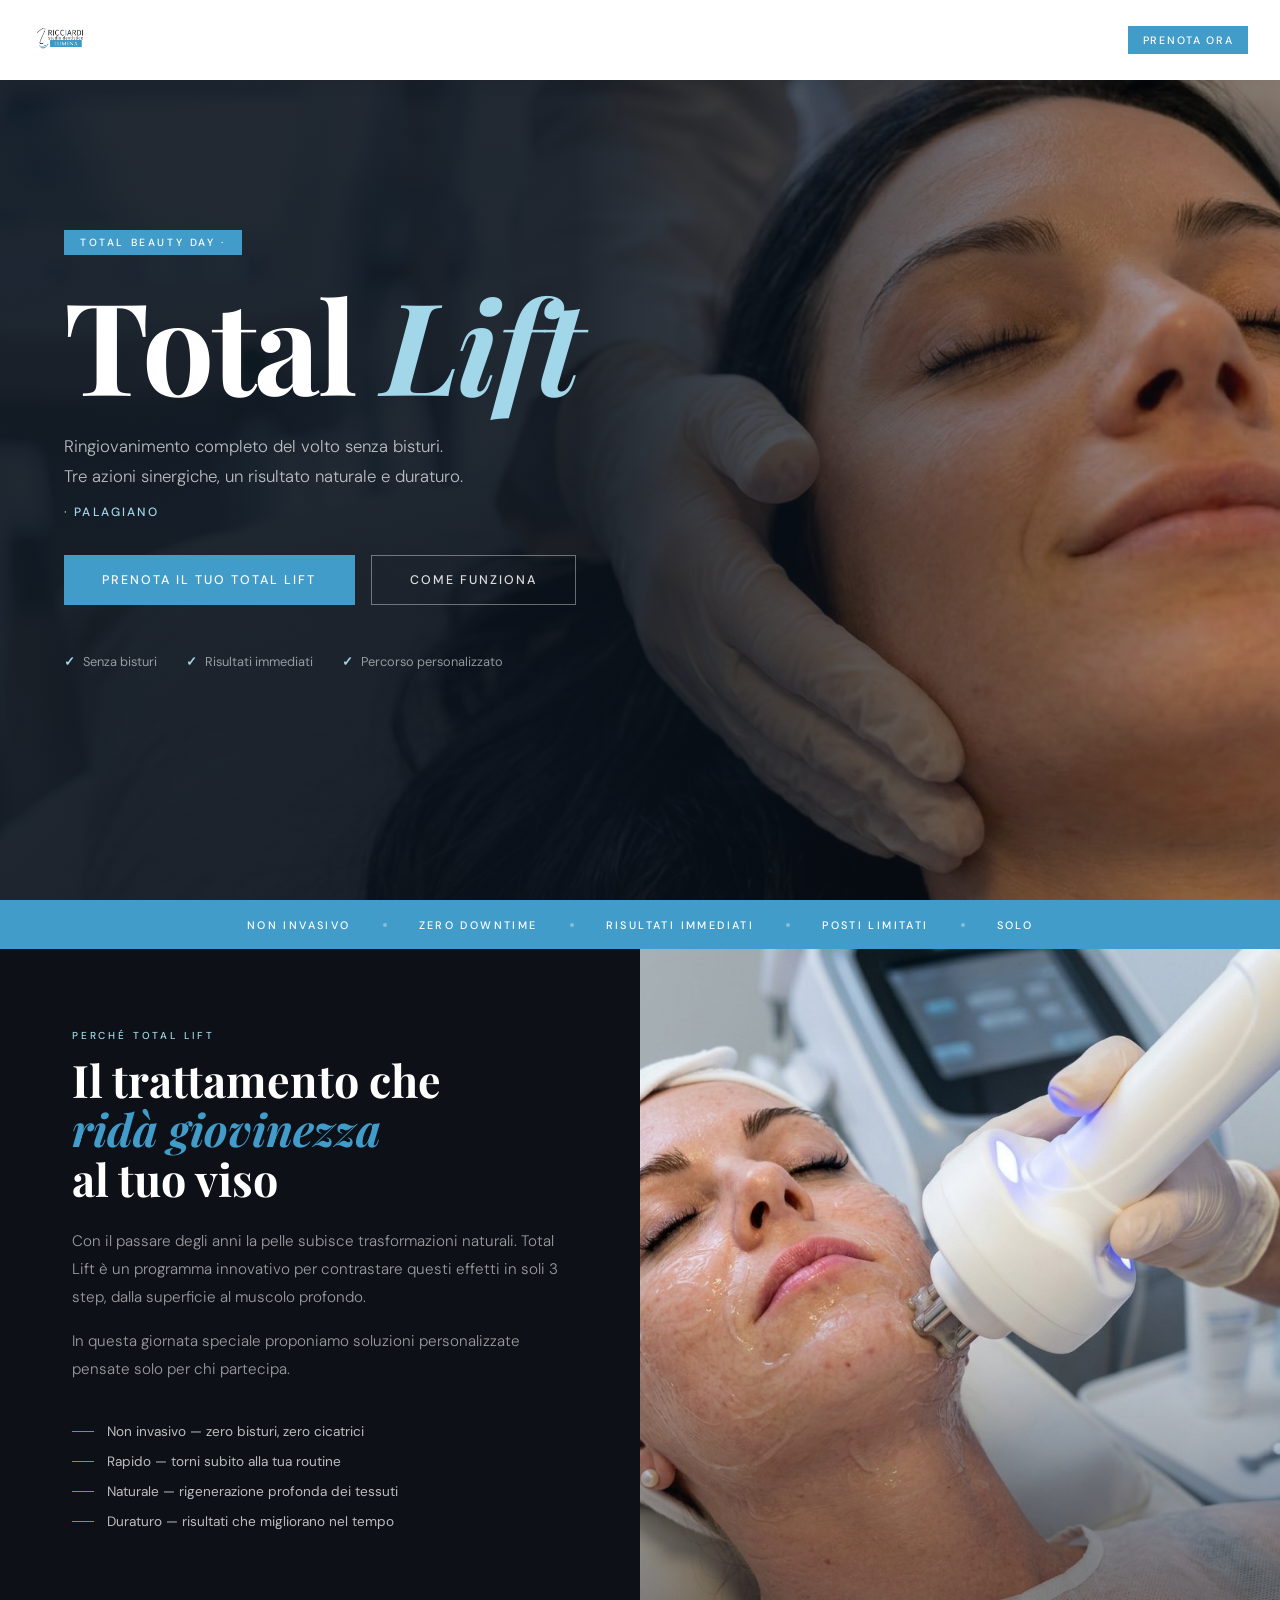
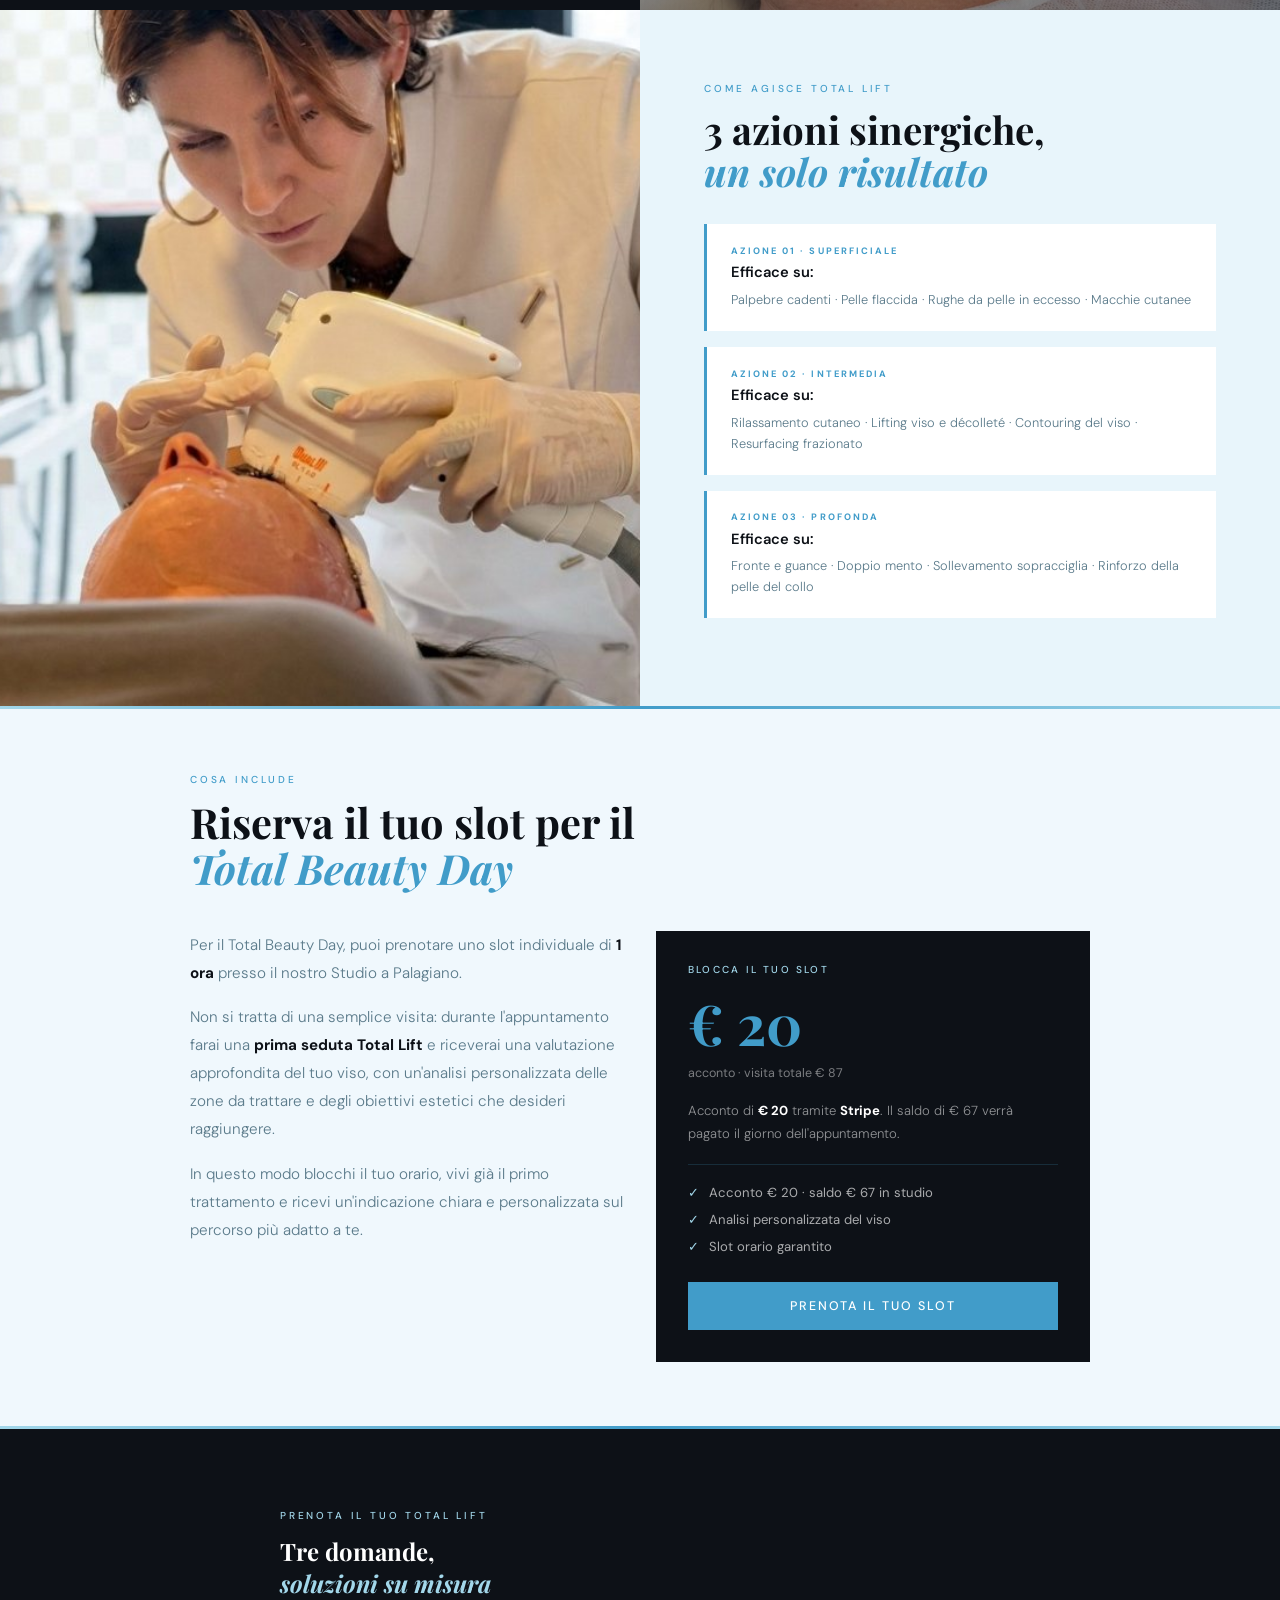
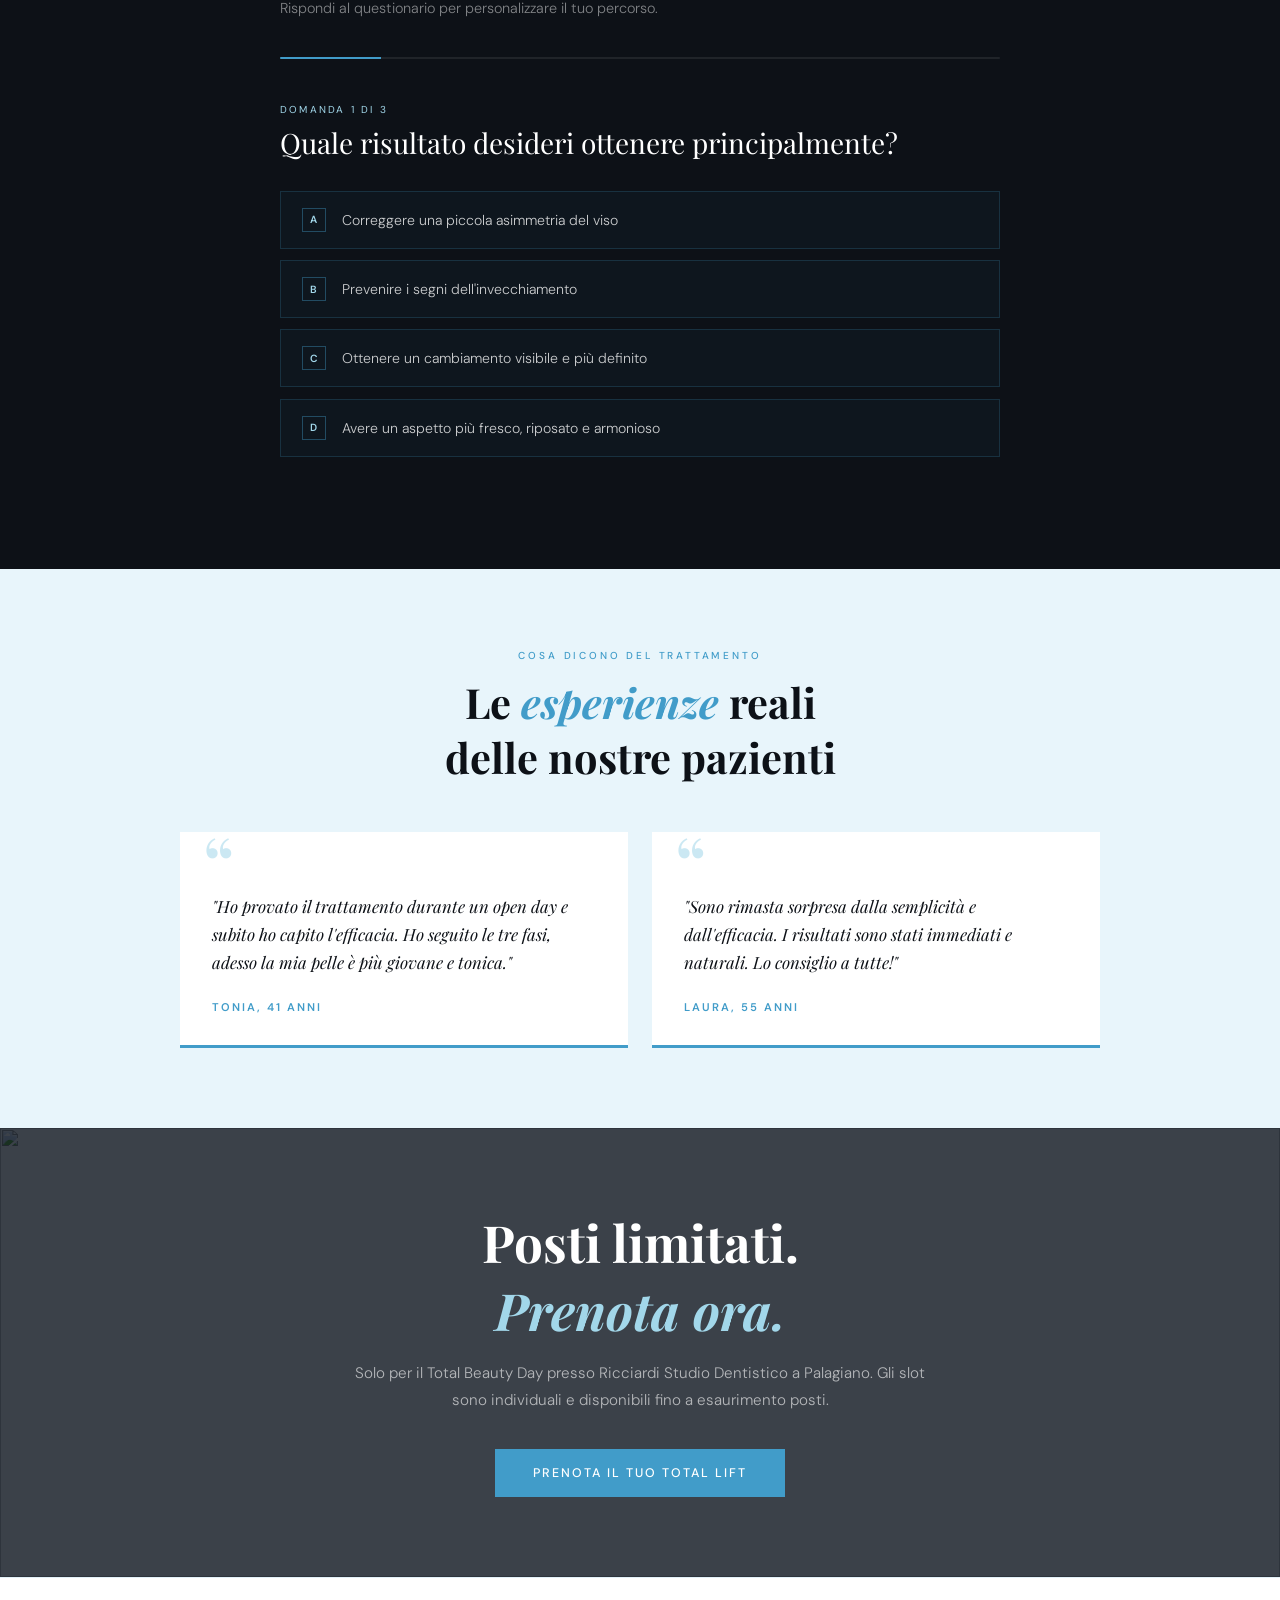
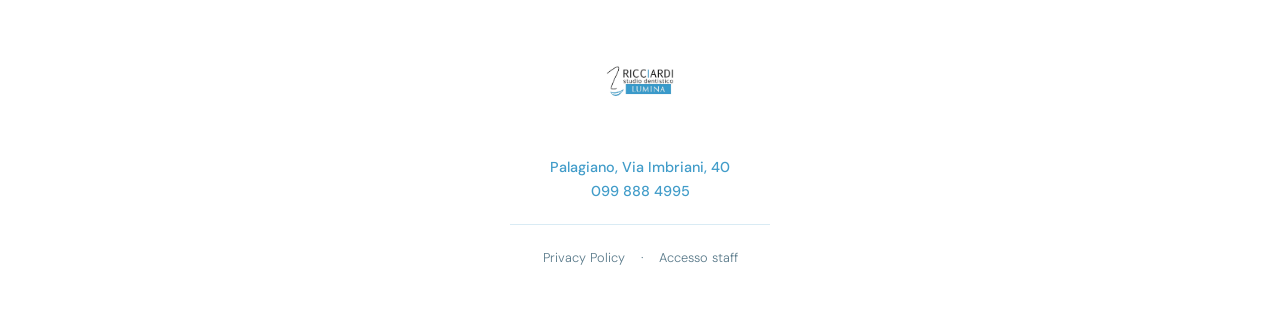
==== commit 4900e2e2: "Update index.html" ====
--- a/index.html
+++ b/index.html
@@ -425,15 +425,16 @@
 
         <!-- Card prezzo -->
         <div style="background:var(--dark);padding:2rem;display:flex;flex-direction:column;gap:1.2rem">
-          <p style="font-size:0.63rem;letter-spacing:0.22em;text-transform:uppercase;color:var(--blue-light);font-weight:500">Costo prenotazione</p>
-          <p style="font-family:'Playfair Display',serif;font-size:3.5rem;font-weight:700;color:var(--blue);line-height:1" id="info-price">€ 87</p>
+          <p style="font-size:0.63rem;letter-spacing:0.22em;text-transform:uppercase;color:var(--blue-light);font-weight:500">Blocca il tuo slot</p>
+          <p style="font-family:'Playfair Display',serif;font-size:3.5rem;font-weight:700;color:var(--blue);line-height:1">€ 20</p>
+          <p style="font-size:0.78rem;color:rgba(255,255,255,0.45);margin-top:-0.3rem">acconto · visita totale € 87</p>
           <p style="font-size:0.82rem;color:rgba(255,255,255,0.55);line-height:1.7;font-weight:300">
-            Pagamento sicuro e immediato tramite <strong style="color:#fff">Stripe</strong>.<br>Il tuo slot è garantito solo dopo il pagamento.
+            Acconto di <strong style="color:#fff">€ 20</strong> tramite <strong style="color:#fff">Stripe</strong>. Il saldo di € 67 verrà pagato il giorno dell'appuntamento.
           </p>
           <div style="height:1px;background:rgba(65,156,201,0.2)"></div>
           <div style="display:flex;flex-direction:column;gap:0.6rem">
             <div style="display:flex;align-items:center;gap:0.6rem;font-size:0.82rem;color:rgba(255,255,255,0.65)">
-              <span style="color:var(--blue-light)">✓</span> Prima seduta Total Lift inclusa
+              <span style="color:var(--blue-light)">✓</span> Acconto € 20 · saldo € 67 in studio
             </div>
             <div style="display:flex;align-items:center;gap:0.6rem;font-size:0.82rem;color:rgba(255,255,255,0.65)">
               <span style="color:var(--blue-light)">✓</span> Analisi personalizzata del viso
@@ -1010,7 +1011,8 @@
     <div class="summary__row"><span>Paziente</span><strong>${document.getElementById('f-nome').value} ${document.getElementById('f-cognome').value}</strong></div>
     <div class="summary__row"><span>Data</span><strong>${formatDay(TL.eventDay())}</strong></div>
     <div class="summary__row"><span>Orario</span><strong>${selSlot ? selSlot.start + ' – ' + selSlot.end : '—'}</strong></div>
-    <div class="summary__row summary__total"><span>Totale</span><strong>€ ${price}</strong></div>
+    <div class="summary__row"><span>Visita completa</span><strong>€ 87</strong></div>
+    <div class="summary__row summary__total"><span>Acconto da pagare ora</span><strong>€ 20</strong></div>
   `;
 }
 
@@ -1064,21 +1066,32 @@
   // Salva lead prima di reindirizzare
   await saveLead();
 
-  // Parametri da passare alla pagina grazie dopo il pagamento
-  const params = new URLSearchParams({
+  // Costruisci URL di ritorno con tutti i dati
+  const grazieParams = new URLSearchParams({
     nome:    document.getElementById('f-nome').value.trim(),
     cognome: document.getElementById('f-cognome').value.trim(),
     email:   document.getElementById('f-email').value.trim(),
     data:    TL.eventDay(),
     ora:     selSlot ? selSlot.start + '-' + selSlot.end : '',
-    amount:  8700,
+    amount:  2000,
     lead_id: _leadId || ''
   });
 
-  // Aggiungi parametri success/cancel al link Stripe
-  const stripeUrl = 'https://buy.stripe.com/6oU8wO5dz5nk3Ss3kraVa01'
-    + '?success_url=' + encodeURIComponent(window.location.origin + '/grazie?' + params.toString())
-    + '&cancel_url='  + encodeURIComponent(window.location.href);
+  // Salva anche in localStorage come backup nel caso Stripe non passi i params
+  localStorage.setItem('tl_pending_booking', JSON.stringify({
+    leadId:  _leadId,
+    nome:    document.getElementById('f-nome').value.trim(),
+    cognome: document.getElementById('f-cognome').value.trim(),
+    email:   document.getElementById('f-email').value.trim(),
+    data:    TL.eventDay(),
+    ora:     selSlot ? selSlot.start + '-' + selSlot.end : '',
+    amount:  8700
+  }));
+
+  // Stripe Payment Link con success_url
+  const successUrl = window.location.origin + '/grazie?' + grazieParams.toString();
+  const stripeUrl  = 'https://buy.stripe.com/6oU8wO5dz5nk3Ss3kraVa01'
+    + '?success_url=' + encodeURIComponent(successUrl);
 
   window.location.href = stripeUrl;
 }
@@ -1166,7 +1179,7 @@
 /* ── PREZZO ── */
 function updatePrice() {
   const c = TL.cfg();
-  const price = c.stripeAmount ? '€ ' + (c.stripeAmount / 100).toFixed(0) : '€ 87';
+  const price = c.stripeAmount ? '€ ' + (c.stripeAmount / 100).toFixed(0) : '€ 20';
   const el1 = document.getElementById('info-price');
   const el2 = document.getElementById('info-price-inline');
   if (el1) el1.textContent = price;
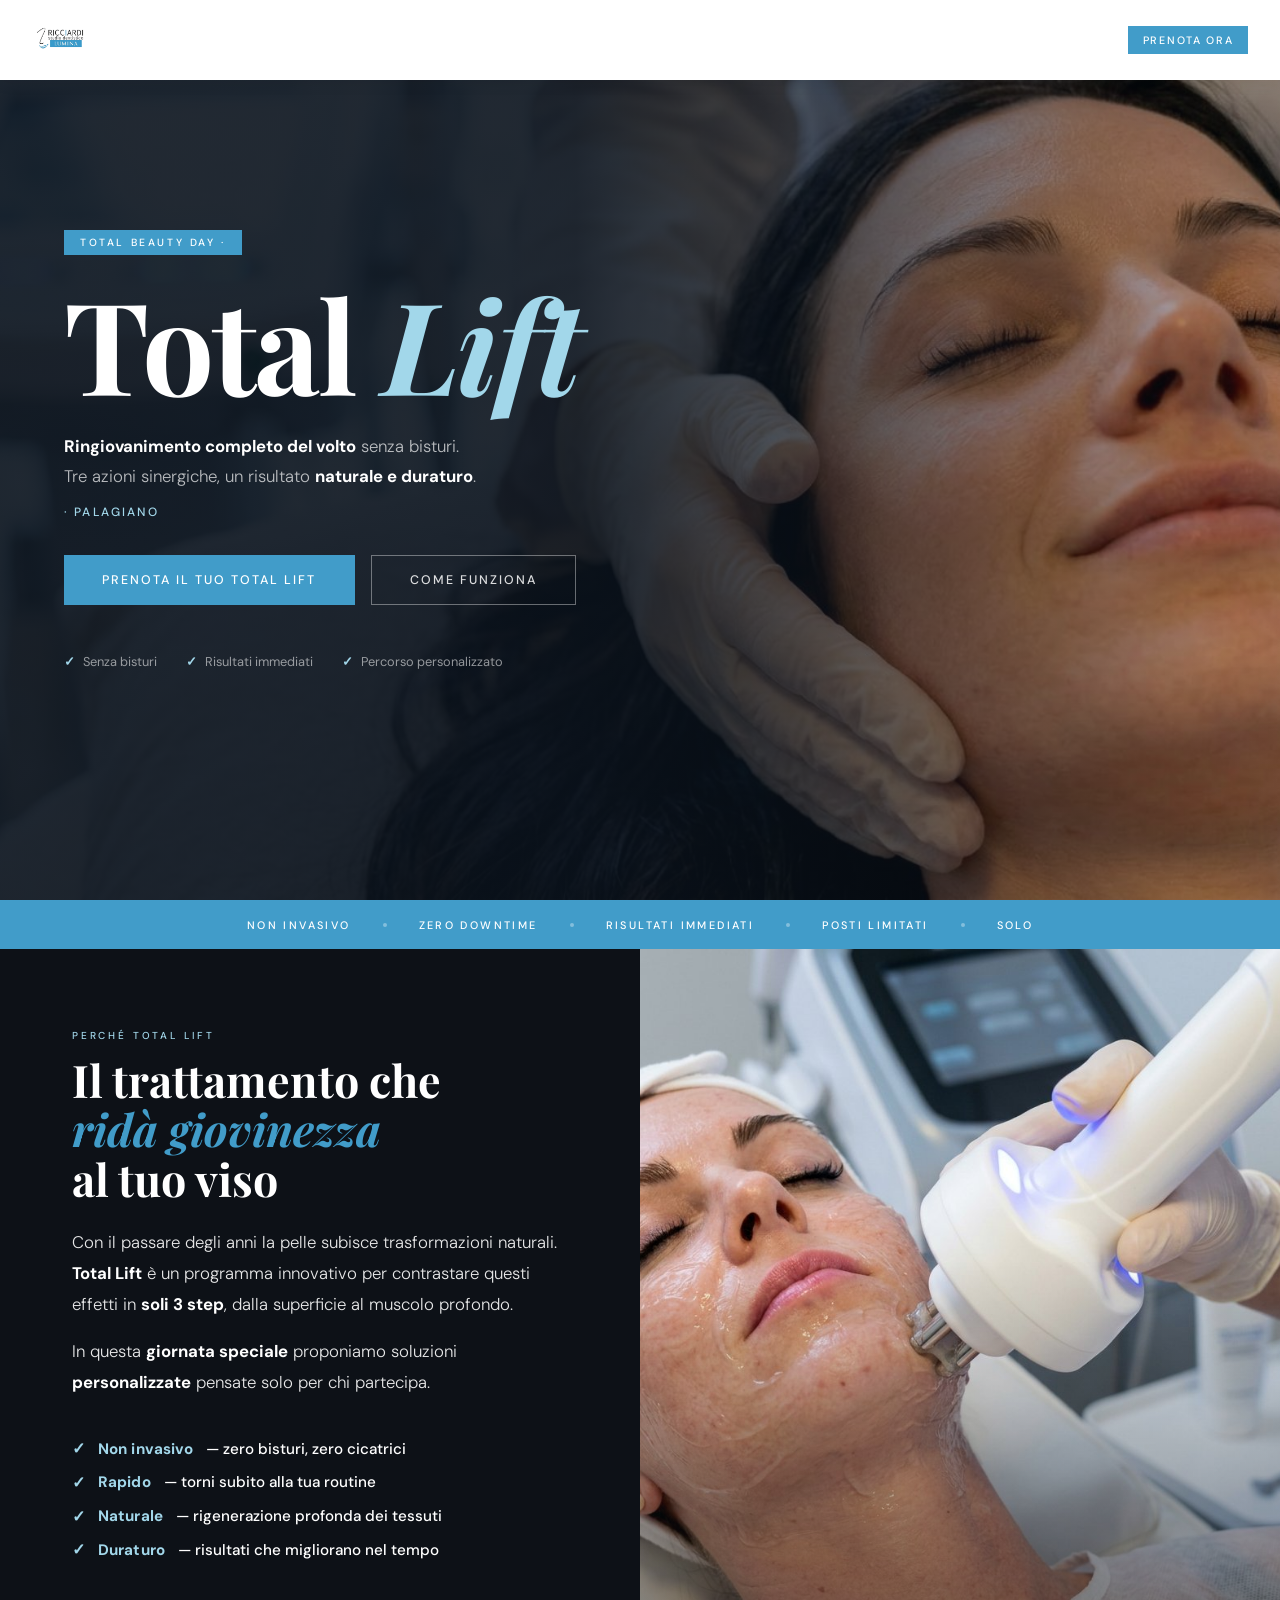
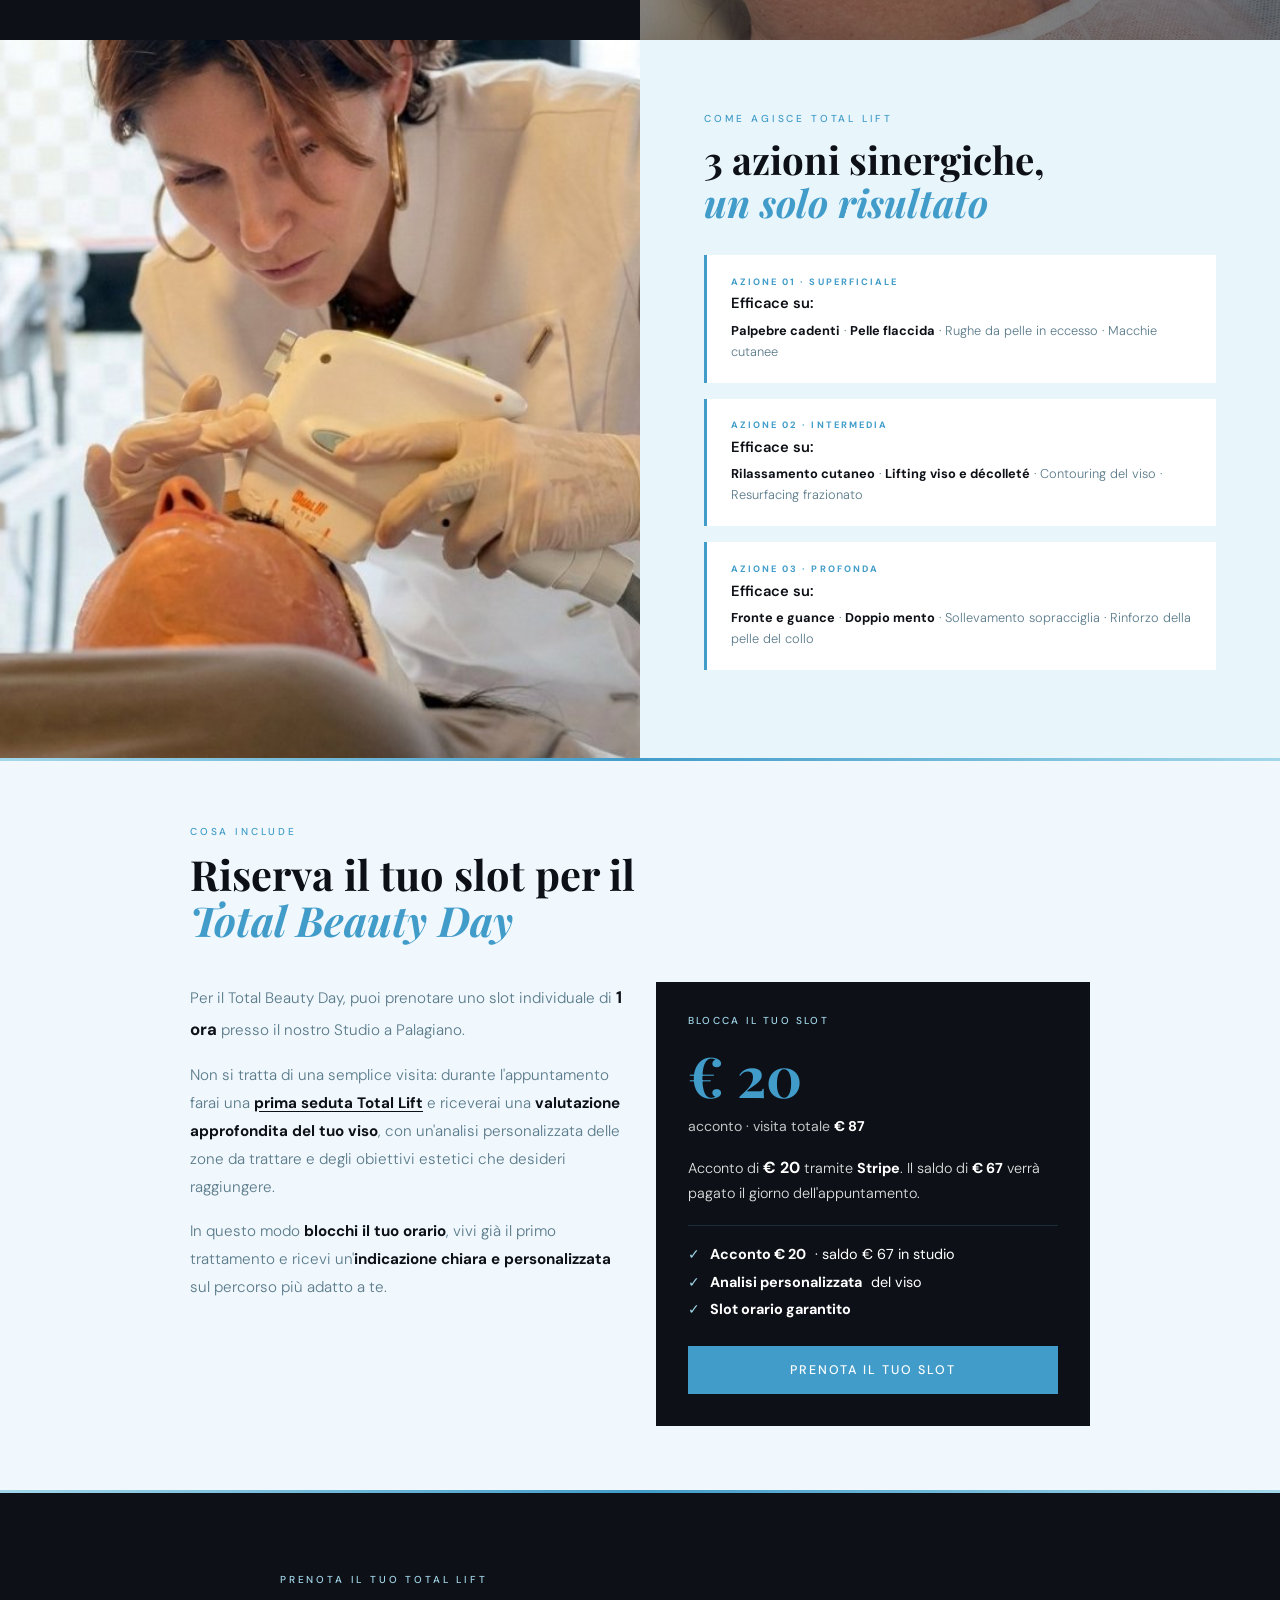
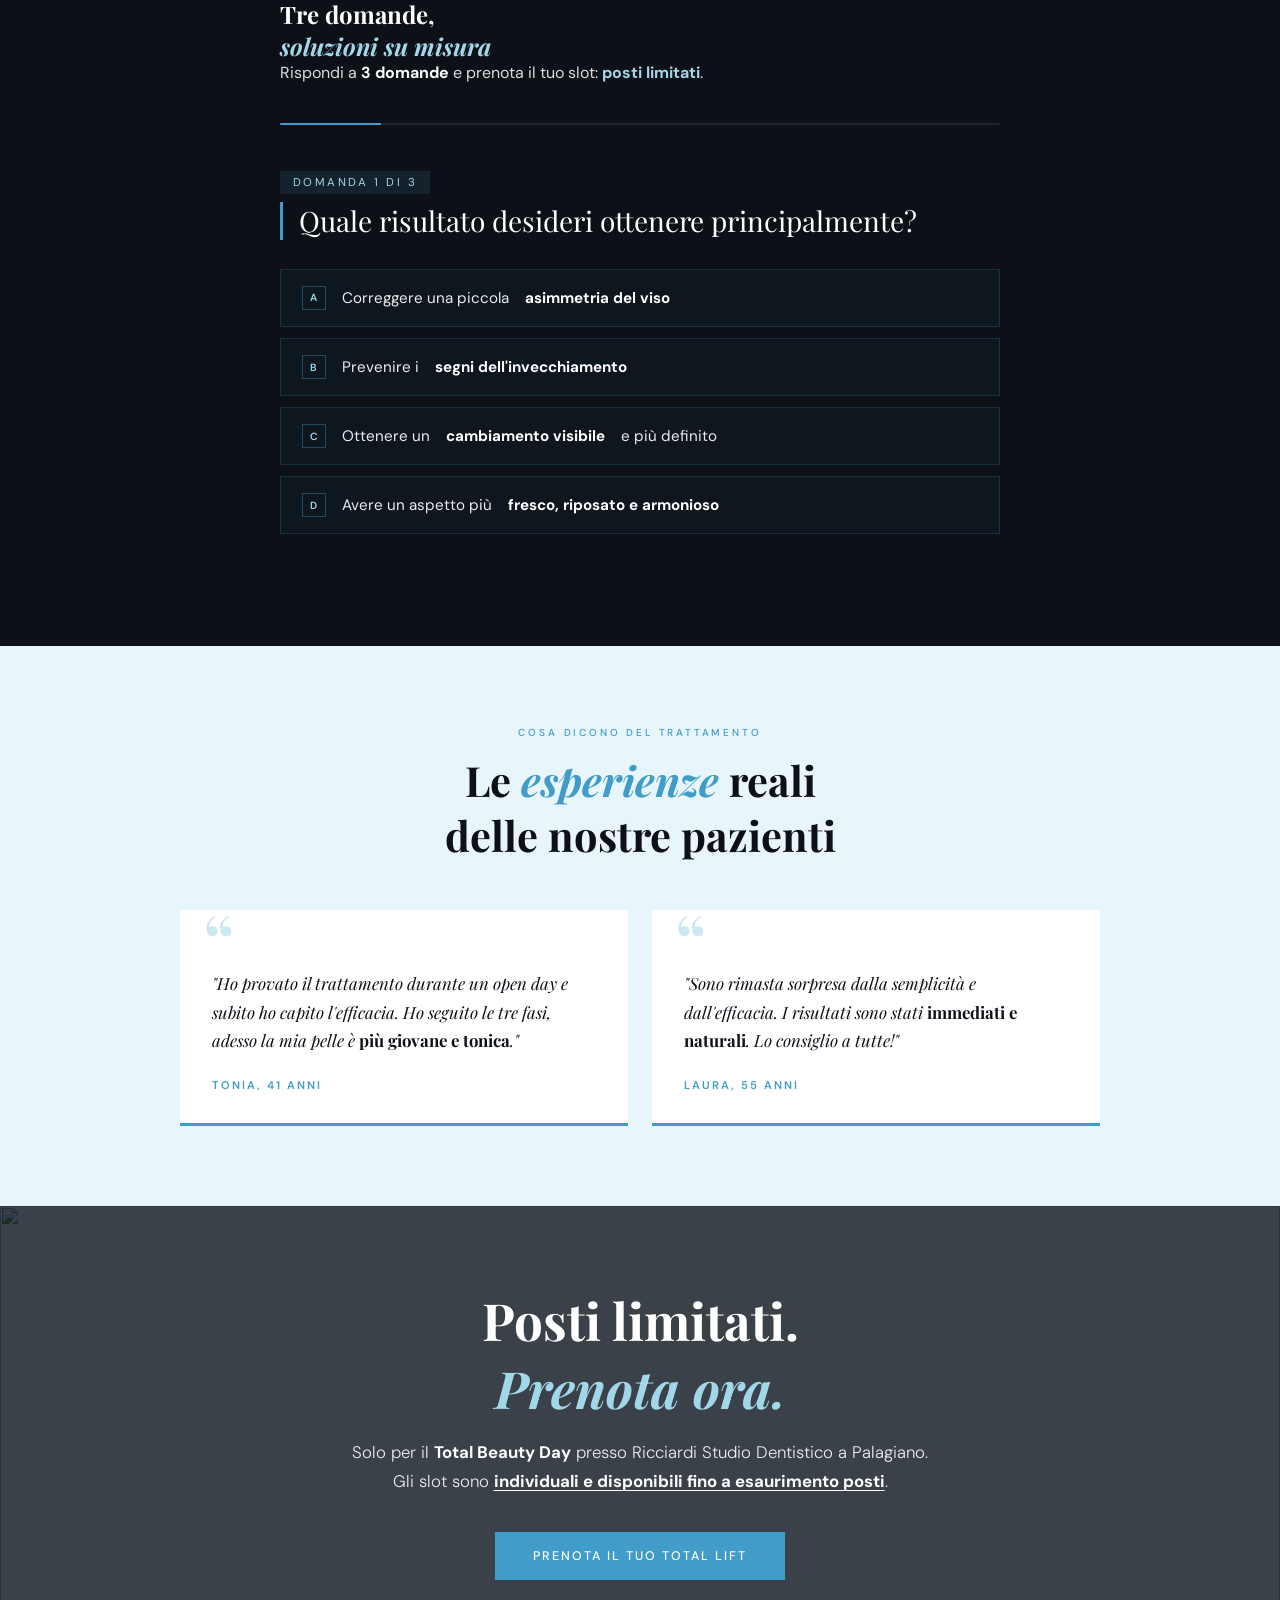
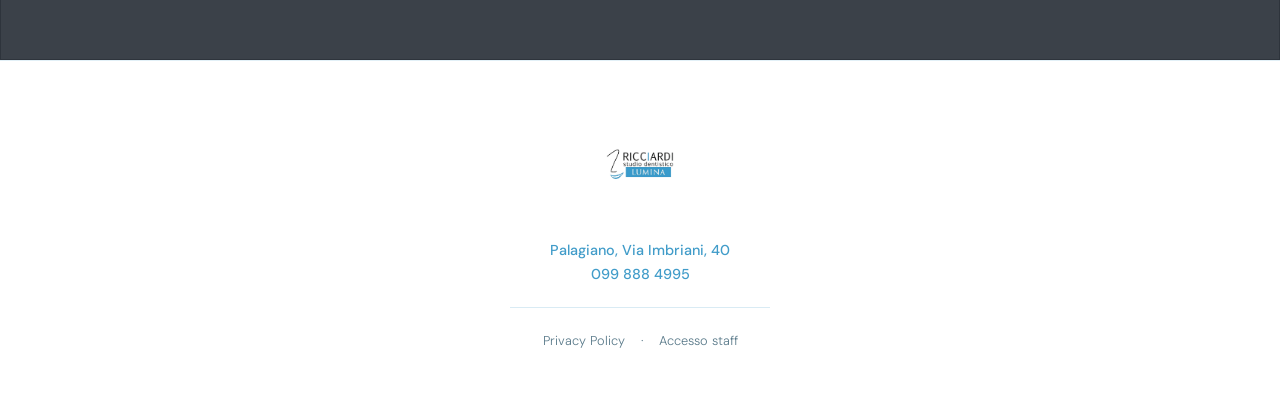
==== commit e9f8b46f: "Update index.html" ====
--- a/index.html
+++ b/index.html
@@ -175,10 +175,10 @@
 .intro__text { background: var(--dark); padding: 5rem 4.5rem; display: flex; flex-direction: column; justify-content: center; }
 .intro__text h2 { font-size: clamp(2rem, 3.5vw, 2.9rem); font-weight: 700; color: #fff; line-height: 1.1; margin-bottom: 1.5rem; }
 .intro__text h2 em { font-style: italic; color: var(--blue); }
-.intro__text p { font-size: 0.95rem; color: rgba(255,255,255,0.58); line-height: 1.85; font-weight: 300; margin-bottom: 1rem; }
+.intro__text p { font-size: 1.05rem; color: rgba(255,255,255,0.90); line-height: 1.85; font-weight: 300; margin-bottom: 1rem; }
 .intro__bullets { list-style: none; margin-top: 1.5rem; display: flex; flex-direction: column; gap: 0.8rem; }
-.intro__bullets li { display: flex; align-items: center; gap: 0.8rem; font-size: 0.85rem; color: rgba(255,255,255,0.72); }
-.intro__bullets li::before { content: ''; width: 22px; height: 1px; background: var(--blue); flex-shrink: 0; }
+.intro__bullets li { display: flex; align-items: center; gap: 0.8rem; font-size: 0.95rem; color: #ffffff; font-weight: 500; }
+.intro__bullets li::before { content: '✓'; width: auto; background: none; color: var(--blue-light); font-weight: 700; font-size: 1rem; flex-shrink: 0; }
 .intro__img { position: relative; overflow: hidden; }
 .intro__img img { width: 100%; height: 100%; object-fit: cover; }
 .intro__img-overlay { position: absolute; inset: 0; background: linear-gradient(to top, rgba(13,17,23,0.45) 0%, transparent 55%); }
@@ -201,10 +201,10 @@
 #flow .inner { max-width: 720px; margin: 0 auto; }
 .progress-bar  { height: 2px; background: rgba(255,255,255,0.08); margin-bottom: 2.8rem; overflow: hidden; border-radius: 2px; }
 .progress-fill { height: 100%; background: var(--blue); transition: width .45s ease; }
-.step-indicator { font-size: 0.63rem; letter-spacing: 0.22em; text-transform: uppercase; color: var(--blue-light); margin-bottom: 0.5rem; display: block; }
+.step-indicator { font-size: 0.72rem; letter-spacing: 0.22em; text-transform: uppercase; color: var(--blue-light); margin-bottom: 0.5rem; display: block; }
 .quiz-q { font-family: 'Playfair Display', serif; font-size: clamp(1.25rem, 3vw, 1.75rem); font-weight: 400; color: #fff; margin-bottom: 1.8rem; line-height: 1.35; }
 .options { display: grid; gap: 0.7rem; margin-bottom: 2rem; }
-.opt { display: flex; align-items: center; gap: 1rem; padding: 1rem 1.3rem; border: 1px solid rgba(65,156,201,0.2); background: rgba(65,156,201,0.04); cursor: pointer; font-size: 0.88rem; color: rgba(255,255,255,0.78); font-weight: 300; transition: border-color .2s, background .2s; }
+.opt { display: flex; align-items: center; gap: 1rem; padding: 1rem 1.3rem; border: 1px solid rgba(65,156,201,0.2); background: rgba(65,156,201,0.04); cursor: pointer; font-size: 0.95rem; color: rgba(255,255,255,0.92); font-weight: 400; transition: border-color .2s, background .2s; }
 .opt:hover { border-color: var(--blue); background: rgba(65,156,201,0.1); }
 .opt.selected { border-color: var(--blue); background: rgba(65,156,201,0.16); color: #fff; }
 .opt__marker { width: 24px; height: 24px; border: 1px solid rgba(65,156,201,0.4); display: flex; align-items: center; justify-content: center; flex-shrink: 0; font-size: 0.65rem; color: var(--blue-light); font-weight: 600; transition: all .2s; }
@@ -219,10 +219,10 @@
 .block-msg { background: rgba(65,156,201,0.06); border: 1px solid rgba(65,156,201,0.18); padding: 2.5rem 2rem; text-align: center; }
 .block-msg__icon { font-size: 2.5rem; margin-bottom: 1rem; }
 .block-msg h3 { font-family: 'Playfair Display', serif; font-size: 1.3rem; color: #fff; margin-bottom: 0.8rem; }
-.block-msg p  { font-size: 0.88rem; color: rgba(255,255,255,0.6); line-height: 1.75; font-weight: 300; }
+.block-msg p  { font-size: 0.95rem; color: rgba(255,255,255,0.90); line-height: 1.75; font-weight: 300; }
 
 /* SLOTS */
-.slots-label { font-size: 0.63rem; letter-spacing: 0.18em; text-transform: uppercase; color: rgba(255,255,255,0.45); margin-bottom: 0.9rem; margin-top: 1.5rem; font-weight: 500; display: block; }
+.slots-label { font-size: 0.68rem; letter-spacing: 0.18em; text-transform: uppercase; color: rgba(255,255,255,0.80); margin-bottom: 0.9rem; margin-top: 1.5rem; font-weight: 500; display: block; }
 .slots-grid  { display: grid; grid-template-columns: repeat(auto-fill, minmax(140px,1fr)); gap: 0.6rem; margin-bottom: 1.5rem; }
 .slot { padding: 0.75rem 1rem; border: 1px solid rgba(65,156,201,0.2); font-size: 0.82rem; cursor: pointer; color: rgba(255,255,255,0.72); background: rgba(255,255,255,0.03); transition: all .2s; text-align: center; line-height: 1.3; }
 .slot:hover:not(.slot--taken):not(.slot--blocked) { border-color: var(--blue); color: #fff; background: rgba(65,156,201,0.1); }
@@ -233,7 +233,7 @@
 
 /* SUMMARY */
 .summary { background: rgba(65,156,201,0.07); border: 1px solid rgba(65,156,201,0.18); padding: 1.3rem 1.6rem; margin-bottom: 1.5rem; }
-.summary__row  { display: flex; justify-content: space-between; align-items: baseline; padding: 0.28rem 0; font-size: 0.85rem; color: rgba(255,255,255,0.65); }
+.summary__row  { display: flex; justify-content: space-between; align-items: baseline; padding: 0.28rem 0; font-size: 0.9rem; color: rgba(255,255,255,0.88); }
 .summary__row strong { color: #fff; }
 .summary__total { border-top: 1px solid rgba(65,156,201,0.18); margin-top: 0.5rem; padding-top: 0.5rem; }
 .summary__total .summary__row { font-size: 1.05rem; }
@@ -249,7 +249,7 @@
 .pay-btn.loading .pay-spinner { display: block; }
 .pay-btn.loading .pay-label { display: none; }
 @keyframes spin { to { transform: rotate(360deg); } }
-.pay-note { font-size: 0.7rem; color: rgba(255,255,255,0.3); text-align: center; margin-top: 0.8rem; }
+.pay-note { font-size: 0.78rem; color: rgba(255,255,255,0.70); text-align: center; margin-top: 0.8rem; }
 
 /* TESTIMONIALS */
 .testi { background: var(--blue-pale); padding: 5rem 2rem; }
@@ -270,7 +270,7 @@
 .cta-banner__content { position: relative; z-index: 2; max-width: 580px; }
 .cta-banner__content h2 { font-size: clamp(1.9rem, 4vw, 3.2rem); color: #fff; font-weight: 700; margin-bottom: 1rem; }
 .cta-banner__content h2 em { font-style: italic; color: var(--blue-light); }
-.cta-banner__content p  { color: rgba(255,255,255,0.62); font-size: 0.95rem; margin-bottom: 2.2rem; font-weight: 300; line-height: 1.75; }
+.cta-banner__content p  { color: rgba(255,255,255,0.90); font-size: 1.05rem; margin-bottom: 2.2rem; font-weight: 300; line-height: 1.75; }
 
 /* SUCCESS */
 .success-page { min-height: 100vh; background: var(--dark); display: none; flex-direction: column; align-items: center; justify-content: center; text-align: center; padding: 4rem 2rem; }
@@ -278,8 +278,8 @@
 .success-page__check   { width: 80px; height: 80px; border-radius: 50%; background: var(--blue); display: flex; align-items: center; justify-content: center; margin: 0 auto 1.5rem; font-size: 2rem; color: #fff; }
 .success-page h2       { font-size: clamp(2rem,5vw,3rem); color: #fff; font-weight: 700; margin-bottom: 1rem; }
 .success-page h2 em    { font-style: italic; color: var(--blue-light); }
-.success-page > p      { color: rgba(255,255,255,0.58); font-size: 0.95rem; line-height: 1.85; max-width: 480px; font-weight: 300; margin: 0 auto; }
-.success-page__details { margin-top: 2rem; background: rgba(65,156,201,0.07); border: 1px solid rgba(65,156,201,0.18); padding: 1.3rem 2rem; font-size: 0.85rem; color: rgba(255,255,255,0.6); text-align: left; max-width: 400px; width: 100%; display: flex; flex-direction: column; gap: 0.5rem; }
+.success-page > p      { color: rgba(255,255,255,0.88); font-size: 1rem; line-height: 1.85; max-width: 480px; font-weight: 300; margin: 0 auto; }
+.success-page__details { margin-top: 2rem; background: rgba(65,156,201,0.07); border: 1px solid rgba(65,156,201,0.18); padding: 1.3rem 2rem; font-size: 0.85rem; color: rgba(255,255,255,0.88); text-align: left; max-width: 400px; width: 100%; display: flex; flex-direction: column; gap: 0.5rem; }
 .success-page__details strong { color: #fff; }
 
 /* RESPONSIVE */
@@ -297,6 +297,44 @@
 #flow h2.flow-title em { color: var(--blue-light); }
 
 /* ── MOBILE ── */
+/* ── EVIDENZIAZIONE PASSAGGI CHIAVE ── */
+.quiz-q {
+  border-left: 3px solid var(--blue);
+  padding-left: 1rem;
+}
+.step-indicator {
+  background: rgba(65,156,201,0.12);
+  display: inline-block;
+  padding: 0.25rem 0.8rem;
+  border-radius: 0;
+}
+/* Sottolineatura blu sui titoli delle domande nel summary */
+.summary__total {
+  background: rgba(65,156,201,0.08);
+  padding: 0.6rem 0.8rem;
+  border-left: 3px solid var(--blue);
+  margin-left: -0.8rem;
+  margin-right: -0.8rem;
+  padding-left: 0.8rem;
+}
+/* Opt: testo più leggibile al hover */
+.opt:hover { border-color: var(--blue); background: rgba(65,156,201,0.12); color: #fff; }
+/* Label form più visibili */
+.field label { color: rgba(255,255,255,0.75) !important; font-size: 0.68rem; }
+/* Privacy row testo più chiaro */
+.privacy-row span { color: rgba(255,255,255,0.72); font-size: 0.85rem; }
+
+/* ── STRONG SU SFONDI SCURI ── */
+#flow strong, .block-msg strong { color: #ffffff; }
+.intro__text strong { color: #ffffff; }
+.intro__bullets li strong { color: var(--blue-light); letter-spacing: 0.01em; }
+.hero__sub strong { color: #ffffff; }
+.cta-banner__content p strong { color: #ffffff; }
+/* Strong nelle card testimonial */
+.testi__card p strong { color: var(--dark); font-style: normal; }
+/* Stile strong nei blocchi azione */
+.azione p strong { color: var(--dark); }
+
 @media (max-width: 768px) {
   .hero__content   { padding: 5rem 1.8rem 3rem; }
   .hero__ctas      { flex-direction: column; }
@@ -330,7 +368,7 @@
     <div class="hero__content">
       <span class="hero__tag">Total Beauty Day · <span id="date-tag"></span></span>
       <h1 class="hero__title">Total <em>Lift</em></h1>
-      <p class="hero__sub">Ringiovanimento completo del volto senza bisturi.<br>Tre azioni sinergiche, un risultato naturale e duraturo.</p>
+      <p class="hero__sub"><strong>Ringiovanimento completo del volto</strong> senza bisturi.<br>Tre azioni sinergiche, un risultato <strong>naturale e duraturo</strong>.</p>
       <p class="hero__date"><span id="date-hero"></span> · Palagiano</p>
       <div class="hero__ctas">
         <a href="#flow" class="btn btn--primary" onclick="trackEvent('ClickPrenotazione')">Prenota il tuo Total Lift</a>
@@ -358,13 +396,13 @@
     <div class="intro__text">
       <span class="label label--light">Perché Total Lift</span>
       <h2>Il trattamento che<br><em>ridà giovinezza</em><br>al tuo viso</h2>
-      <p>Con il passare degli anni la pelle subisce trasformazioni naturali. Total Lift è un programma innovativo per contrastare questi effetti in soli 3 step, dalla superficie al muscolo profondo.</p>
-      <p>In questa giornata speciale proponiamo soluzioni personalizzate pensate solo per chi partecipa.</p>
+      <p>Con il passare degli anni la pelle subisce trasformazioni naturali. <strong>Total Lift</strong> è un programma innovativo per contrastare questi effetti in <strong>soli 3 step</strong>, dalla superficie al muscolo profondo.</p>
+      <p>In questa <strong>giornata speciale</strong> proponiamo soluzioni <strong>personalizzate</strong> pensate solo per chi partecipa.</p>
       <ul class="intro__bullets">
-        <li>Non invasivo — zero bisturi, zero cicatrici</li>
-        <li>Rapido — torni subito alla tua routine</li>
-        <li>Naturale — rigenerazione profonda dei tessuti</li>
-        <li>Duraturo — risultati che migliorano nel tempo</li>
+        <li><strong>Non invasivo</strong> — zero bisturi, zero cicatrici</li>
+        <li><strong>Rapido</strong> — torni subito alla tua routine</li>
+        <li><strong>Naturale</strong> — rigenerazione profonda dei tessuti</li>
+        <li><strong>Duraturo</strong> — risultati che migliorano nel tempo</li>
       </ul>
     </div>
     <div class="intro__img">
@@ -384,17 +422,17 @@
       <div class="azione">
         <div class="azione__num">Azione 01 · Superficiale</div>
         <h3>Efficace su:</h3>
-        <p>Palpebre cadenti · Pelle flaccida · Rughe da pelle in eccesso · Macchie cutanee</p>
+        <p><strong>Palpebre cadenti</strong> · <strong>Pelle flaccida</strong> · Rughe da pelle in eccesso · Macchie cutanee</p>
       </div>
       <div class="azione">
         <div class="azione__num">Azione 02 · Intermedia</div>
         <h3>Efficace su:</h3>
-        <p>Rilassamento cutaneo · Lifting viso e décolleté · Contouring del viso · Resurfacing frazionato</p>
+        <p><strong>Rilassamento cutaneo</strong> · <strong>Lifting viso e décolleté</strong> · Contouring del viso · Resurfacing frazionato</p>
       </div>
       <div class="azione">
         <div class="azione__num">Azione 03 · Profonda</div>
         <h3>Efficace su:</h3>
-        <p>Fronte e guance · Doppio mento · Sollevamento sopracciglia · Rinforzo della pelle del collo</p>
+        <p><strong>Fronte e guance</strong> · <strong>Doppio mento</strong> · Sollevamento sopracciglia · Rinforzo della pelle del collo</p>
       </div>
     </div>
   </section>
@@ -413,13 +451,13 @@
         <!-- Testo -->
         <div>
           <p style="font-size:0.95rem;color:var(--mid);line-height:1.85;font-weight:300;margin-bottom:1rem">
-            Per il Total Beauty Day, puoi prenotare uno slot individuale di <strong style="color:var(--dark)">1 ora</strong> presso il nostro Studio a Palagiano.
+            Per il Total Beauty Day, puoi prenotare uno slot individuale di <strong style="color:var(--dark);font-size:1.05rem">1 ora</strong> presso il nostro Studio a Palagiano.
           </p>
           <p style="font-size:0.95rem;color:var(--mid);line-height:1.85;font-weight:300;margin-bottom:1rem">
-            Non si tratta di una semplice visita: durante l'appuntamento farai una <strong style="color:var(--dark)">prima seduta Total Lift</strong> e riceverai una valutazione approfondita del tuo viso, con un'analisi personalizzata delle zone da trattare e degli obiettivi estetici che desideri raggiungere.
+            Non si tratta di una semplice visita: durante l'appuntamento farai una <strong style="color:var(--dark);text-decoration:underline;text-underline-offset:3px">prima seduta Total Lift</strong> e riceverai una <strong style="color:var(--dark)">valutazione approfondita del tuo viso</strong>, con un'analisi personalizzata delle zone da trattare e degli obiettivi estetici che desideri raggiungere.
           </p>
           <p style="font-size:0.95rem;color:var(--mid);line-height:1.85;font-weight:300">
-            In questo modo blocchi il tuo orario, vivi già il primo trattamento e ricevi un'indicazione chiara e personalizzata sul percorso più adatto a te.
+            In questo modo <strong style="color:var(--dark)">blocchi il tuo orario</strong>, vivi già il primo trattamento e ricevi un'<strong style="color:var(--dark)">indicazione chiara e personalizzata</strong> sul percorso più adatto a te.
           </p>
         </div>
 
@@ -427,20 +465,20 @@
         <div style="background:var(--dark);padding:2rem;display:flex;flex-direction:column;gap:1.2rem">
           <p style="font-size:0.63rem;letter-spacing:0.22em;text-transform:uppercase;color:var(--blue-light);font-weight:500">Blocca il tuo slot</p>
           <p style="font-family:'Playfair Display',serif;font-size:3.5rem;font-weight:700;color:var(--blue);line-height:1">€ 20</p>
-          <p style="font-size:0.78rem;color:rgba(255,255,255,0.45);margin-top:-0.3rem">acconto · visita totale € 87</p>
-          <p style="font-size:0.82rem;color:rgba(255,255,255,0.55);line-height:1.7;font-weight:300">
-            Acconto di <strong style="color:#fff">€ 20</strong> tramite <strong style="color:#fff">Stripe</strong>. Il saldo di € 67 verrà pagato il giorno dell'appuntamento.
+          <p style="font-size:0.88rem;color:rgba(255,255,255,0.75);margin-top:-0.3rem">acconto · visita totale <strong style="color:#fff">€ 87</strong></p>
+          <p style="font-size:0.9rem;color:rgba(255,255,255,0.88);line-height:1.7;font-weight:300">
+            Acconto di <strong style="color:#fff;font-size:1rem">€ 20</strong> tramite <strong style="color:#fff">Stripe</strong>. Il saldo di <strong style="color:#fff">€ 67</strong> verrà pagato il giorno dell'appuntamento.
           </p>
           <div style="height:1px;background:rgba(65,156,201,0.2)"></div>
           <div style="display:flex;flex-direction:column;gap:0.6rem">
-            <div style="display:flex;align-items:center;gap:0.6rem;font-size:0.82rem;color:rgba(255,255,255,0.65)">
-              <span style="color:var(--blue-light)">✓</span> Acconto € 20 · saldo € 67 in studio
+            <div style="display:flex;align-items:center;gap:0.6rem;font-size:0.9rem;color:#ffffff">
+              <span style="color:var(--blue-light)">✓</span> <strong>Acconto € 20</strong> · saldo € 67 in studio
             </div>
-            <div style="display:flex;align-items:center;gap:0.6rem;font-size:0.82rem;color:rgba(255,255,255,0.65)">
-              <span style="color:var(--blue-light)">✓</span> Analisi personalizzata del viso
+            <div style="display:flex;align-items:center;gap:0.6rem;font-size:0.9rem;color:#ffffff">
+              <span style="color:var(--blue-light)">✓</span> <strong>Analisi personalizzata</strong> del viso
             </div>
-            <div style="display:flex;align-items:center;gap:0.6rem;font-size:0.82rem;color:rgba(255,255,255,0.65)">
-              <span style="color:var(--blue-light)">✓</span> Slot orario garantito
+            <div style="display:flex;align-items:center;gap:0.6rem;font-size:0.9rem;color:#ffffff">
+              <span style="color:var(--blue-light)">✓</span> <strong>Slot orario garantito</strong>
             </div>
           </div>
           <a href="#flow" class="btn btn--primary" style="text-align:center;margin-top:0.5rem">Prenota il tuo slot</a>
@@ -466,7 +504,7 @@
     <div class="inner">
       <span class="label label--light">Prenota il tuo Total Lift</span>
       <h2 class="flow-title">Tre domande,<br><em>soluzioni su misura</em></h2>
-      <p class="sub" style="font-size:0.9rem;color:rgba(255,255,255,0.48);margin-bottom:2.5rem;font-weight:300">Rispondi al questionario per personalizzare il tuo percorso.</p>
+      <p class="sub" style="font-size:1rem;color:rgba(255,255,255,0.85);margin-bottom:2.5rem;font-weight:400">Rispondi a <strong style="color:#fff">3 domande</strong> e prenota il tuo slot: <strong style="color:var(--blue-light)">posti limitati</strong>.</p>
       <div class="progress-bar"><div class="progress-fill" id="progress" style="width:14%"></div></div>
 
       <!-- Q1 -->
@@ -474,10 +512,10 @@
         <span class="step-indicator">Domanda 1 di 3</span>
         <p class="quiz-q">Quale risultato desideri ottenere principalmente?</p>
         <div class="options">
-          <div class="opt" data-val="asimmetria" onclick="sel(this,'q1')"><span class="opt__marker">A</span>Correggere una piccola asimmetria del viso</div>
-          <div class="opt" data-val="prevenzione" onclick="sel(this,'q1')"><span class="opt__marker">B</span>Prevenire i segni dell'invecchiamento</div>
-          <div class="opt" data-val="cambiamento" onclick="sel(this,'q1')"><span class="opt__marker">C</span>Ottenere un cambiamento visibile e più definito</div>
-          <div class="opt" data-val="fresco" onclick="sel(this,'q1')"><span class="opt__marker">D</span>Avere un aspetto più fresco, riposato e armonioso</div>
+          <div class="opt" data-val="asimmetria" onclick="sel(this,'q1')"><span class="opt__marker">A</span>Correggere una piccola <strong>asimmetria del viso</strong></div>
+          <div class="opt" data-val="prevenzione" onclick="sel(this,'q1')"><span class="opt__marker">B</span>Prevenire i <strong>segni dell'invecchiamento</strong></div>
+          <div class="opt" data-val="cambiamento" onclick="sel(this,'q1')"><span class="opt__marker">C</span>Ottenere un <strong>cambiamento visibile</strong> e più definito</div>
+          <div class="opt" data-val="fresco" onclick="sel(this,'q1')"><span class="opt__marker">D</span>Avere un aspetto più <strong>fresco, riposato e armonioso</strong></div>
         </div>
       </div>
 
@@ -516,9 +554,26 @@
         </div>
       </div>
 
+      <!-- SLOT -->
+      <div id="step-slot" class="hidden">
+        <span class="step-indicator">Passo 4 di 6 · Scegli l'orario</span>
+        <p class="quiz-q">Seleziona il tuo orario preferito</p>
+        <div class="field mb-1">
+          <label>Giorno evento</label>
+          <input type="text" id="event-day-disp" readonly style="color:rgba(255,255,255,0.4);cursor:default">
+        </div>
+        <span class="slots-label">Orari disponibili (durata 1 ora)</span>
+        <div class="slots-grid" id="slots-grid"></div>
+        <div id="slot-err" class="err hidden">Seleziona un orario per continuare.</div>
+        <div class="btn-row">
+          <button class="btn--back" onclick="go('q3')">← Indietro</button>
+          <button class="btn--next" onclick="go('form')">Continua →</button>
+        </div>
+      </div>
+
       <!-- FORM DATI -->
       <div id="step-form" class="hidden">
-        <span class="step-indicator">Passo 4 di 6 · I tuoi dati</span>
+        <span class="step-indicator">Passo 5 di 6 · I tuoi dati</span>
         <p class="quiz-q">Inserisci i tuoi dati per la prenotazione</p>
         <div class="grid-2 mb-1">
           <div class="field"><label>Nome *</label><input type="text" id="f-nome" placeholder="Maria" autocomplete="given-name"></div>
@@ -533,24 +588,7 @@
         </label>
         <div id="form-err" class="err hidden"></div>
         <div class="btn-row">
-          <button class="btn--back" onclick="go('q3')">← Indietro</button>
-          <button class="btn--next" onclick="go('slot')">Continua →</button>
-        </div>
-      </div>
-
-      <!-- SLOT -->
-      <div id="step-slot" class="hidden">
-        <span class="step-indicator">Passo 5 di 6 · Scegli l'orario</span>
-        <p class="quiz-q">Seleziona il tuo orario preferito</p>
-        <div class="field mb-1">
-          <label>Giorno evento</label>
-          <input type="text" id="event-day-disp" readonly style="color:rgba(255,255,255,0.4);cursor:default">
-        </div>
-        <span class="slots-label">Orari disponibili (durata 1 ora)</span>
-        <div class="slots-grid" id="slots-grid"></div>
-        <div id="slot-err" class="err hidden">Seleziona un orario per continuare.</div>
-        <div class="btn-row">
-          <button class="btn--back" onclick="go('form')">← Indietro</button>
+          <button class="btn--back" onclick="go('slot')">← Indietro</button>
           <button class="btn--next" onclick="go('payment')">Continua →</button>
         </div>
       </div>
@@ -568,7 +606,7 @@
         </button>
         <p class="pay-note">Pagamento sicuro gestito da Stripe · Crittografia SSL</p>
         <div class="btn-row mt-2">
-          <button class="btn--back" onclick="go('slot')">← Indietro</button>
+          <button class="btn--back" onclick="go('form')">← Indietro</button>
         </div>
       </div>
 
@@ -584,11 +622,11 @@
       </div>
       <div class="testi__grid">
         <div class="testi__card">
-          <p>"Ho provato il trattamento durante un open day e subito ho capito l'efficacia. Ho seguito le tre fasi, adesso la mia pelle è più giovane e tonica."</p>
+          <p>"Ho provato il trattamento durante un open day e subito ho capito l'efficacia. Ho seguito le tre fasi, adesso la mia pelle è <strong>più giovane e tonica</strong>."</p>
           <cite>Tonia, 41 anni</cite>
         </div>
         <div class="testi__card">
-          <p>"Sono rimasta sorpresa dalla semplicità e dall'efficacia. I risultati sono stati immediati e naturali. Lo consiglio a tutte!"</p>
+          <p>"Sono rimasta sorpresa dalla semplicità e dall'efficacia. I risultati sono stati <strong>immediati e naturali</strong>. Lo consiglio a tutte!"</p>
           <cite>Laura, 55 anni</cite>
         </div>
       </div>
@@ -601,7 +639,7 @@
     <div class="cta-banner__overlay"></div>
     <div class="cta-banner__content">
       <h2>Posti limitati.<br><em>Prenota ora.</em></h2>
-      <p>Solo per il Total Beauty Day presso Ricciardi Studio Dentistico a Palagiano. Gli slot sono individuali e disponibili fino a esaurimento posti.</p>
+      <p>Solo per il <strong>Total Beauty Day</strong> presso Ricciardi Studio Dentistico a Palagiano. Gli slot sono <strong style="text-decoration:underline;text-underline-offset:3px">individuali e disponibili fino a esaurimento posti</strong>.</p>
       <a href="#flow" class="btn btn--primary" onclick="trackEvent('ClickPrenotazione')">Prenota il tuo Total Lift</a>
     </div>
   </div>
@@ -890,8 +928,8 @@
 let stripe  = null;
 let cardEl  = null;
 
-const STEPS = ['q1','q2','q3','blocked','form','slot','payment'];
-const PROG  = { q1:14, q2:28, q3:42, blocked:42, form:57, slot:71, payment:85 };
+const STEPS = ['q1','q2','q3','blocked','slot','form','payment'];
+const PROG  = { q1:14, q2:28, q3:42, blocked:42, slot:57, form:71, payment:85 };
 
 /* ── STEP NAVIGATION ── */
 function showStep(id) {
@@ -904,14 +942,15 @@
 async function go(next) {
   if (next === 'q2' && !ans.q1) { alert('Seleziona una risposta'); return; }
   if (next === 'q3' && !ans.q2) { alert('Seleziona una risposta'); return; }
+  // Slot viene subito dopo il questionario
   if (next === 'slot') {
-    if (!validateForm()) return;
     await renderSlots();
   }
-  if (next === 'payment') {
+  // Form viene dopo la scelta dello slot
+  if (next === 'form') {
     if (!selSlot) { document.getElementById('slot-err').classList.remove('hidden'); return; }
     document.getElementById('slot-err').classList.add('hidden');
-    // controllo doppia prenotazione
+    // Controllo doppia prenotazione prima di procedere al form
     const bks = await TL.getBookings();
     const taken = bks.filter(b =>
       b.ora  === selSlot.start + '-' + selSlot.end &&
@@ -923,6 +962,10 @@
       await renderSlots(); showStep('slot'); return;
     }
     trackEvent('SlotSelected', { slot: selSlot.start });
+  }
+  // Payment viene dopo il form
+  if (next === 'payment') {
+    if (!validateForm()) return;
     trackEvent('InitiateCheckout');
     await renderSummary();
     initStripe();
@@ -937,7 +980,7 @@
   trackEvent('QuestionarioCompletato');
   if (ans.q3 === 'no') { showStep('blocked'); return; }
   trackEvent('Lead');
-  showStep('form');
+  go('slot');
 }
 
 /* ── SELEZIONE OPZIONE (auto-avanza) ── */
@@ -1011,7 +1054,6 @@
     <div class="summary__row"><span>Paziente</span><strong>${document.getElementById('f-nome').value} ${document.getElementById('f-cognome').value}</strong></div>
     <div class="summary__row"><span>Data</span><strong>${formatDay(TL.eventDay())}</strong></div>
     <div class="summary__row"><span>Orario</span><strong>${selSlot ? selSlot.start + ' – ' + selSlot.end : '—'}</strong></div>
-    <div class="summary__row"><span>Visita completa</span><strong>€ 87</strong></div>
     <div class="summary__row summary__total"><span>Acconto da pagare ora</span><strong>€ 20</strong></div>
   `;
 }
@@ -1085,12 +1127,12 @@
     email:   document.getElementById('f-email').value.trim(),
     data:    TL.eventDay(),
     ora:     selSlot ? selSlot.start + '-' + selSlot.end : '',
-    amount:  8700
+    amount:  2000
   }));
 
   // Stripe Payment Link con success_url
   const successUrl = window.location.origin + '/grazie?' + grazieParams.toString();
-  const stripeUrl  = 'https://buy.stripe.com/6oU8wO5dz5nk3Ss3kraVa01'
+  const stripeUrl  = 'https://buy.stripe.com/aFa6oGcG16ro3Ss08faVa02'
     + '?success_url=' + encodeURIComponent(successUrl);
 
   window.location.href = stripeUrl;
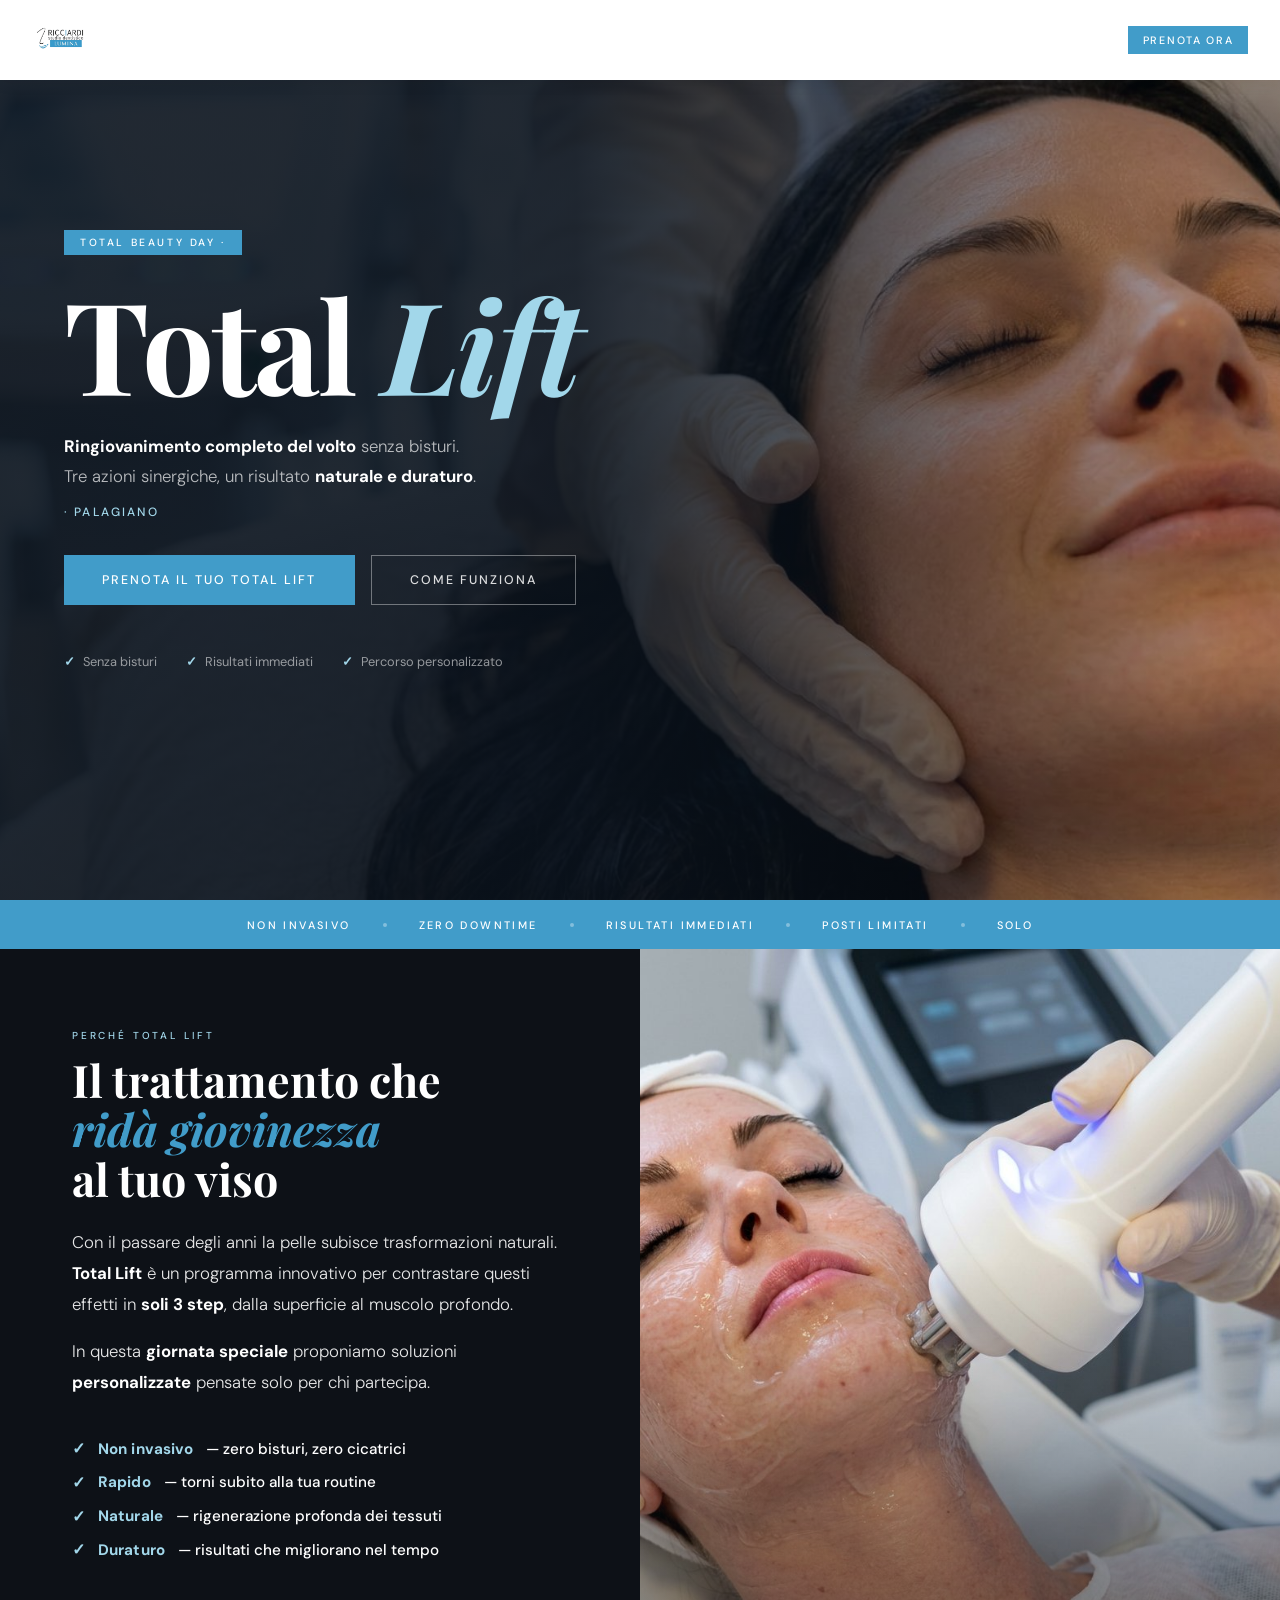
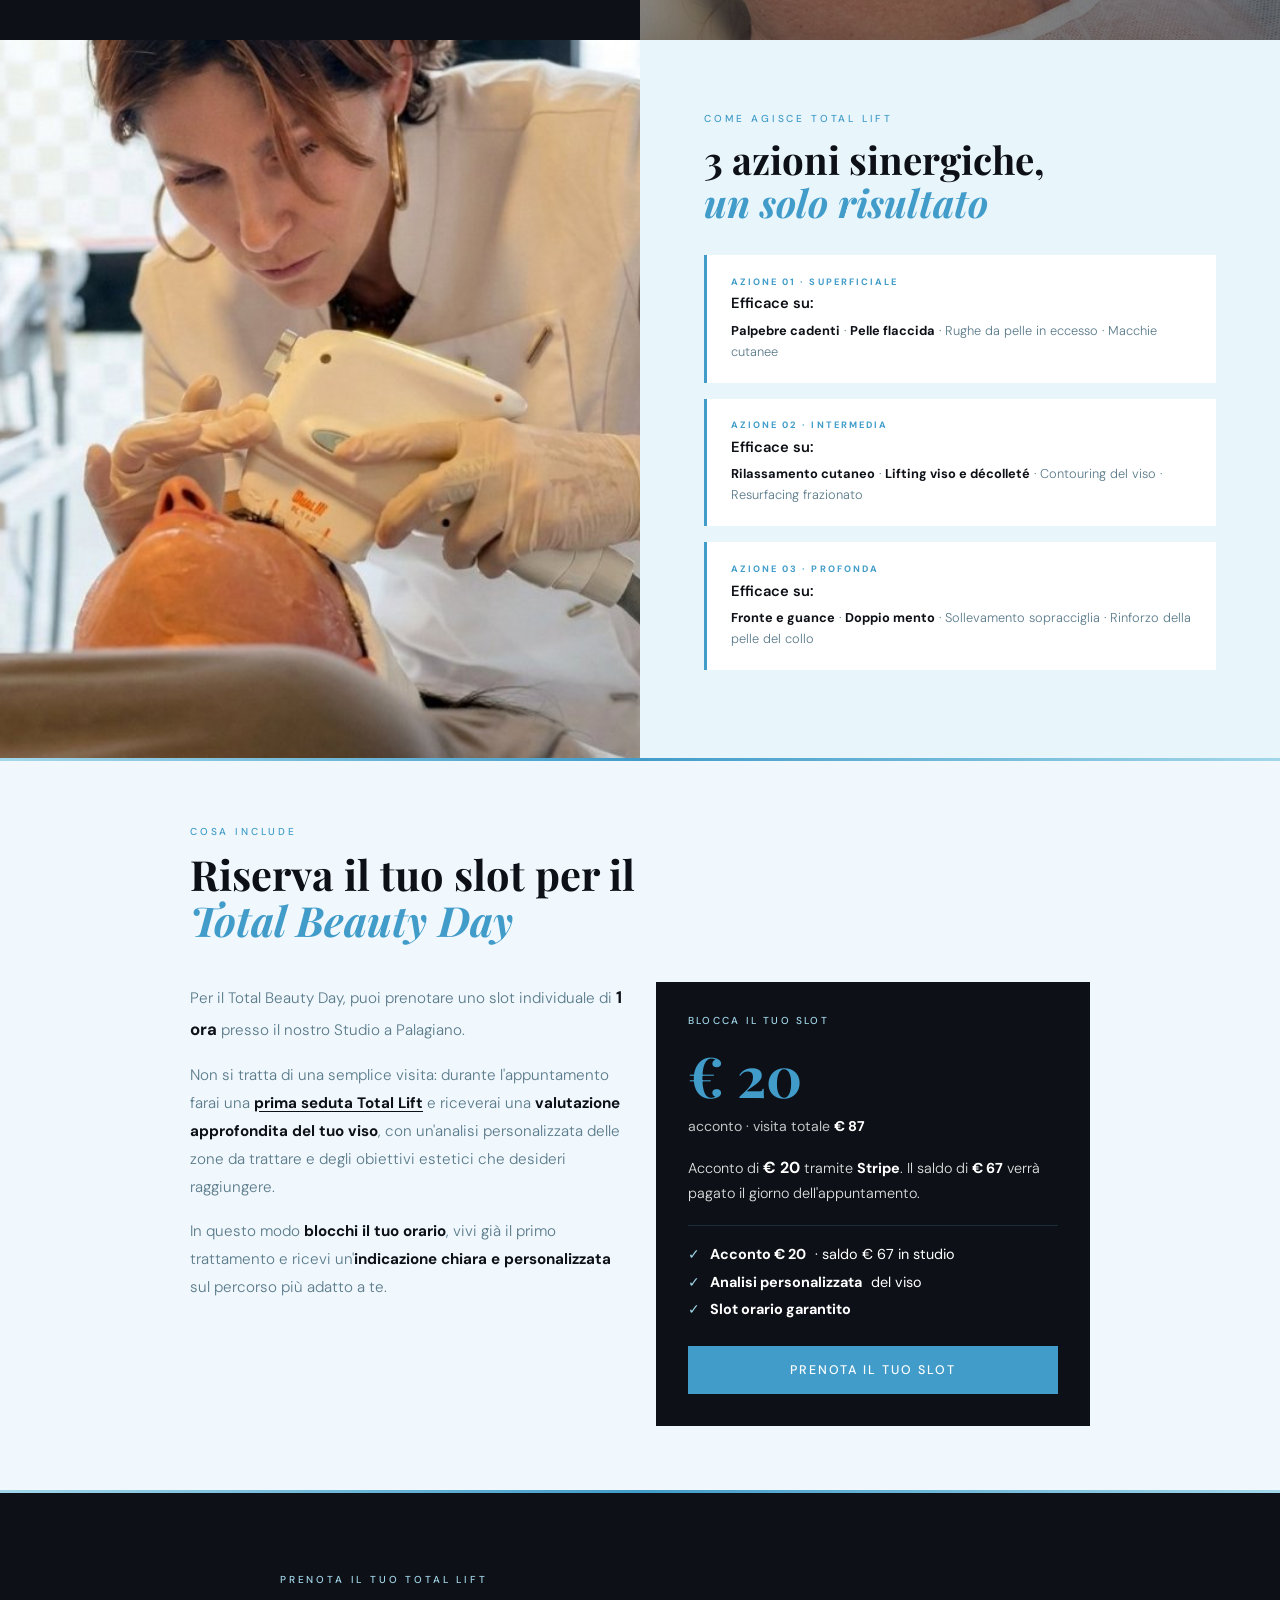
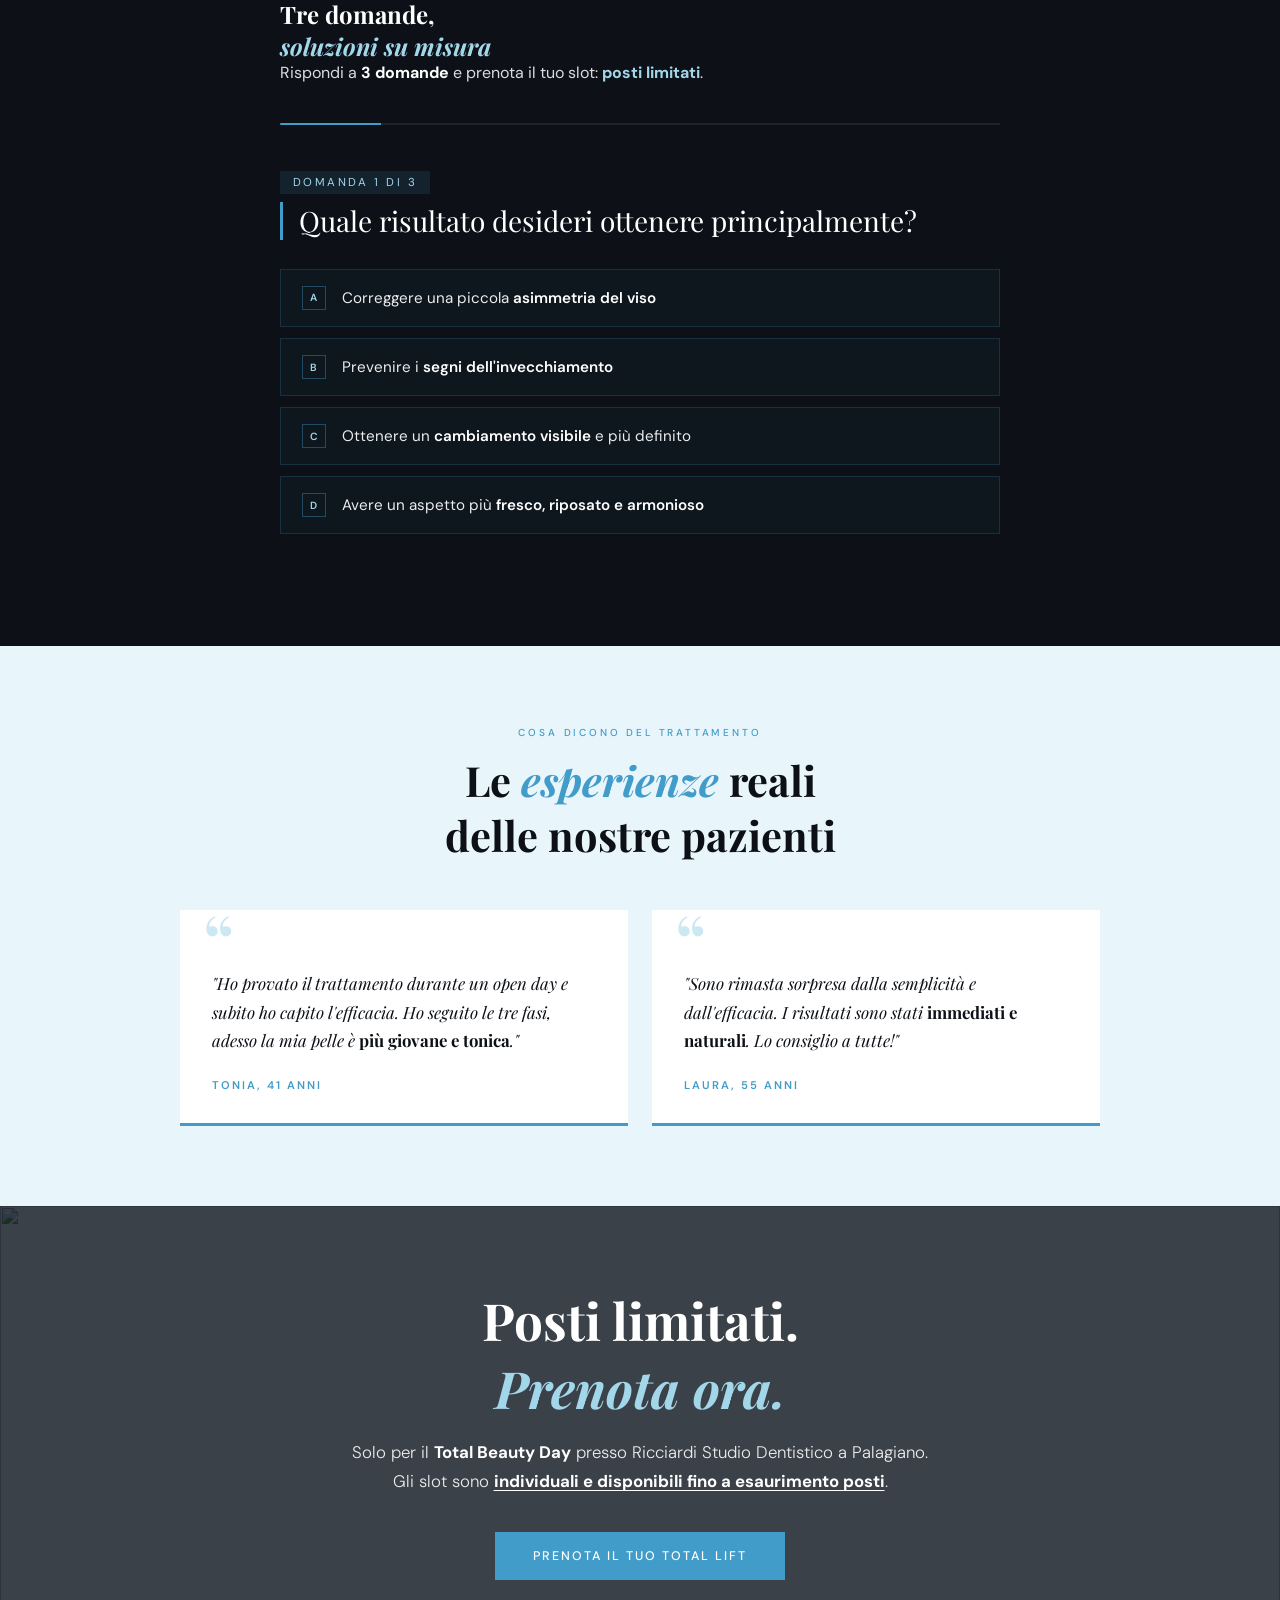
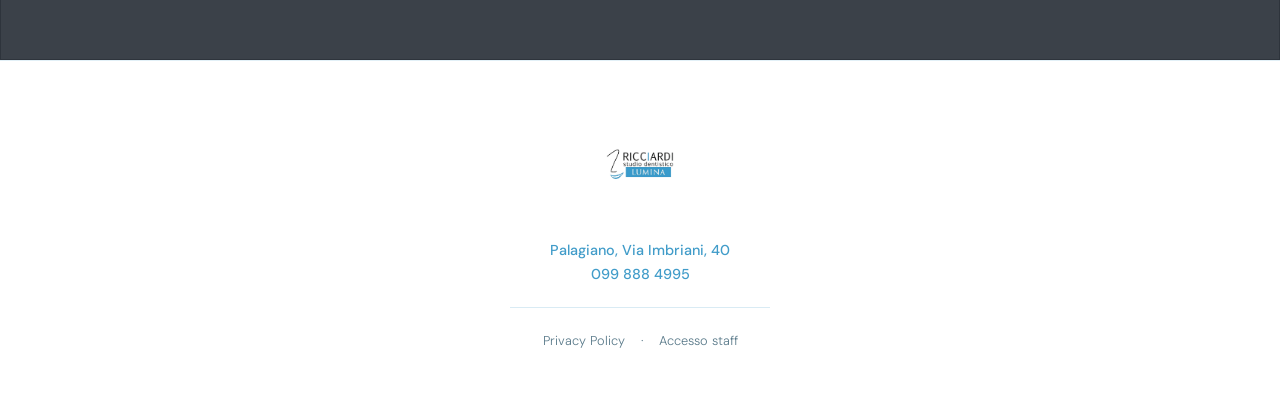
==== commit 0c887658: "Update index.html" ====
--- a/index.html
+++ b/index.html
@@ -209,6 +209,8 @@
 .opt.selected { border-color: var(--blue); background: rgba(65,156,201,0.16); color: #fff; }
 .opt__marker { width: 24px; height: 24px; border: 1px solid rgba(65,156,201,0.4); display: flex; align-items: center; justify-content: center; flex-shrink: 0; font-size: 0.65rem; color: var(--blue-light); font-weight: 600; transition: all .2s; }
 .opt.selected .opt__marker { background: var(--blue); border-color: var(--blue); color: #fff; }
+.opt__txt { flex: 1; line-height: 1.45; }
+.opt__txt strong { color: #fff; font-weight: 600; }
 .btn-row { display: flex; gap: 0.8rem; align-items: center; flex-wrap: wrap; }
 .btn--back { background: transparent; border: 1px solid rgba(255,255,255,0.12); color: rgba(255,255,255,0.45); padding: 0.88rem 1.8rem; font-size: 0.75rem; letter-spacing: 0.14em; text-transform: uppercase; cursor: pointer; font-family: 'DM Sans', sans-serif; transition: all .2s; }
 .btn--back:hover { border-color: rgba(255,255,255,0.35); color: rgba(255,255,255,0.8); }
@@ -512,10 +514,10 @@
         <span class="step-indicator">Domanda 1 di 3</span>
         <p class="quiz-q">Quale risultato desideri ottenere principalmente?</p>
         <div class="options">
-          <div class="opt" data-val="asimmetria" onclick="sel(this,'q1')"><span class="opt__marker">A</span>Correggere una piccola <strong>asimmetria del viso</strong></div>
-          <div class="opt" data-val="prevenzione" onclick="sel(this,'q1')"><span class="opt__marker">B</span>Prevenire i <strong>segni dell'invecchiamento</strong></div>
-          <div class="opt" data-val="cambiamento" onclick="sel(this,'q1')"><span class="opt__marker">C</span>Ottenere un <strong>cambiamento visibile</strong> e più definito</div>
-          <div class="opt" data-val="fresco" onclick="sel(this,'q1')"><span class="opt__marker">D</span>Avere un aspetto più <strong>fresco, riposato e armonioso</strong></div>
+          <div class="opt" data-val="asimmetria" onclick="sel(this,'q1')"><span class="opt__marker">A</span><span class="opt__txt">Correggere una piccola <strong>asimmetria del viso</strong></span></div>
+          <div class="opt" data-val="prevenzione" onclick="sel(this,'q1')"><span class="opt__marker">B</span><span class="opt__txt">Prevenire i <strong>segni dell'invecchiamento</strong></span></div>
+          <div class="opt" data-val="cambiamento" onclick="sel(this,'q1')"><span class="opt__marker">C</span><span class="opt__txt">Ottenere un <strong>cambiamento visibile</strong> e più definito</span></div>
+          <div class="opt" data-val="fresco" onclick="sel(this,'q1')"><span class="opt__marker">D</span><span class="opt__txt">Avere un aspetto più <strong>fresco, riposato e armonioso</strong></span></div>
         </div>
       </div>
 
@@ -524,9 +526,9 @@
         <span class="step-indicator">Domanda 2 di 3</span>
         <p class="quiz-q">Quanto vorresti migliorare questo aspetto?</p>
         <div class="options">
-          <div class="opt" data-val="poco"       onclick="sel(this,'q2')"><span class="opt__marker">A</span>Poco</div>
-          <div class="opt" data-val="abbastanza" onclick="sel(this,'q2')"><span class="opt__marker">B</span>Abbastanza</div>
-          <div class="opt" data-val="molto"      onclick="sel(this,'q2')"><span class="opt__marker">C</span>Molto</div>
+          <div class="opt" data-val="poco"       onclick="sel(this,'q2')"><span class="opt__marker">A</span><span class="opt__txt">Poco</span></div>
+          <div class="opt" data-val="abbastanza" onclick="sel(this,'q2')"><span class="opt__marker">B</span><span class="opt__txt">Abbastanza</span></div>
+          <div class="opt" data-val="molto"      onclick="sel(this,'q2')"><span class="opt__marker">C</span><span class="opt__txt">Molto</span></div>
         </div>
         <div class="btn-row"><button class="btn--back" onclick="go('q1')">← Indietro</button></div>
       </div>
@@ -536,8 +538,8 @@
         <span class="step-indicator">Domanda 3 di 3</span>
         <p class="quiz-q">La nostra sede è a Palagiano. Sei disponibile a venire in studio per la visita e il trattamento?</p>
         <div class="options">
-          <div class="opt" data-val="si" onclick="sel(this,'q3')"><span class="opt__marker">A</span>Sì, sono disponibile</div>
-          <div class="opt" data-val="no" onclick="sel(this,'q3')"><span class="opt__marker">B</span>No, al momento non posso venire in sede</div>
+          <div class="opt" data-val="si" onclick="sel(this,'q3')"><span class="opt__marker">A</span><span class="opt__txt">Sì, sono disponibile</span></div>
+          <div class="opt" data-val="no" onclick="sel(this,'q3')"><span class="opt__marker">B</span><span class="opt__txt">No, al momento non posso venire in sede</span></div>
         </div>
         <div class="btn-row"><button class="btn--back" onclick="go('q2')">← Indietro</button></div>
       </div>
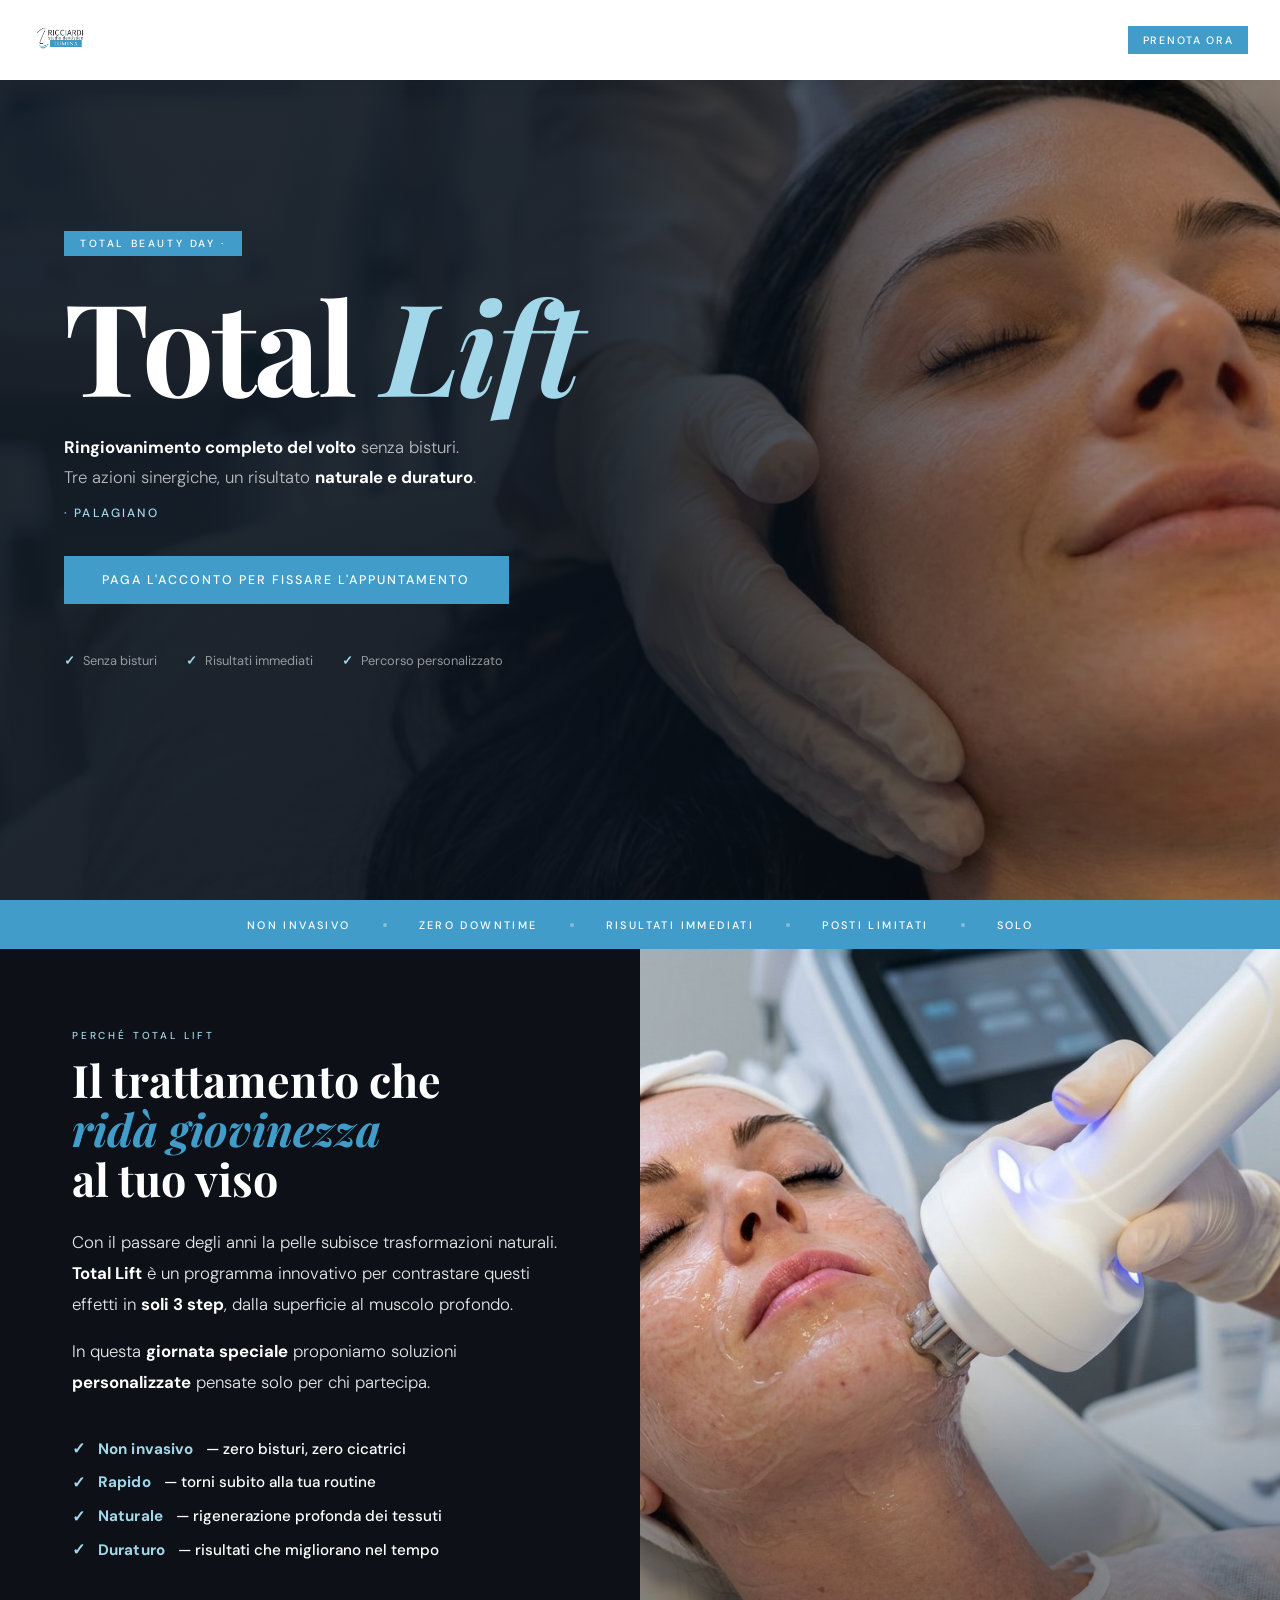
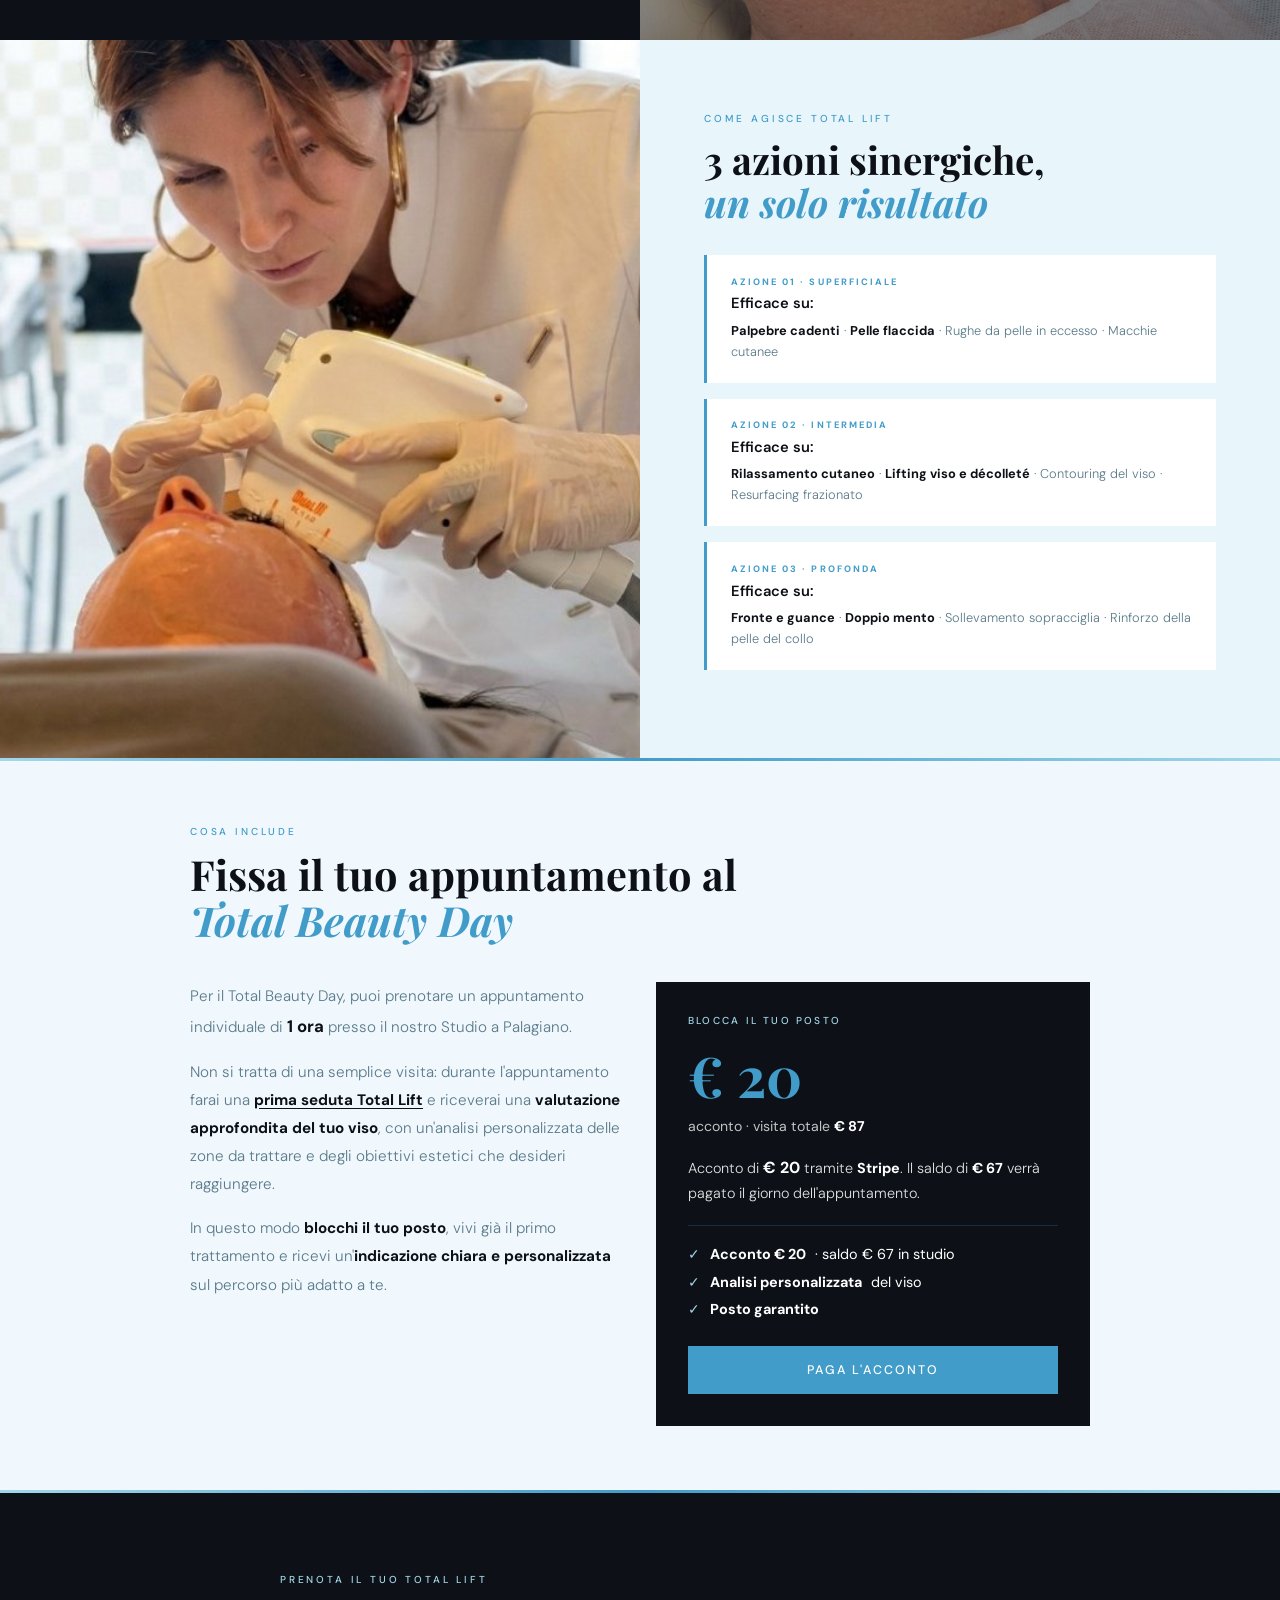
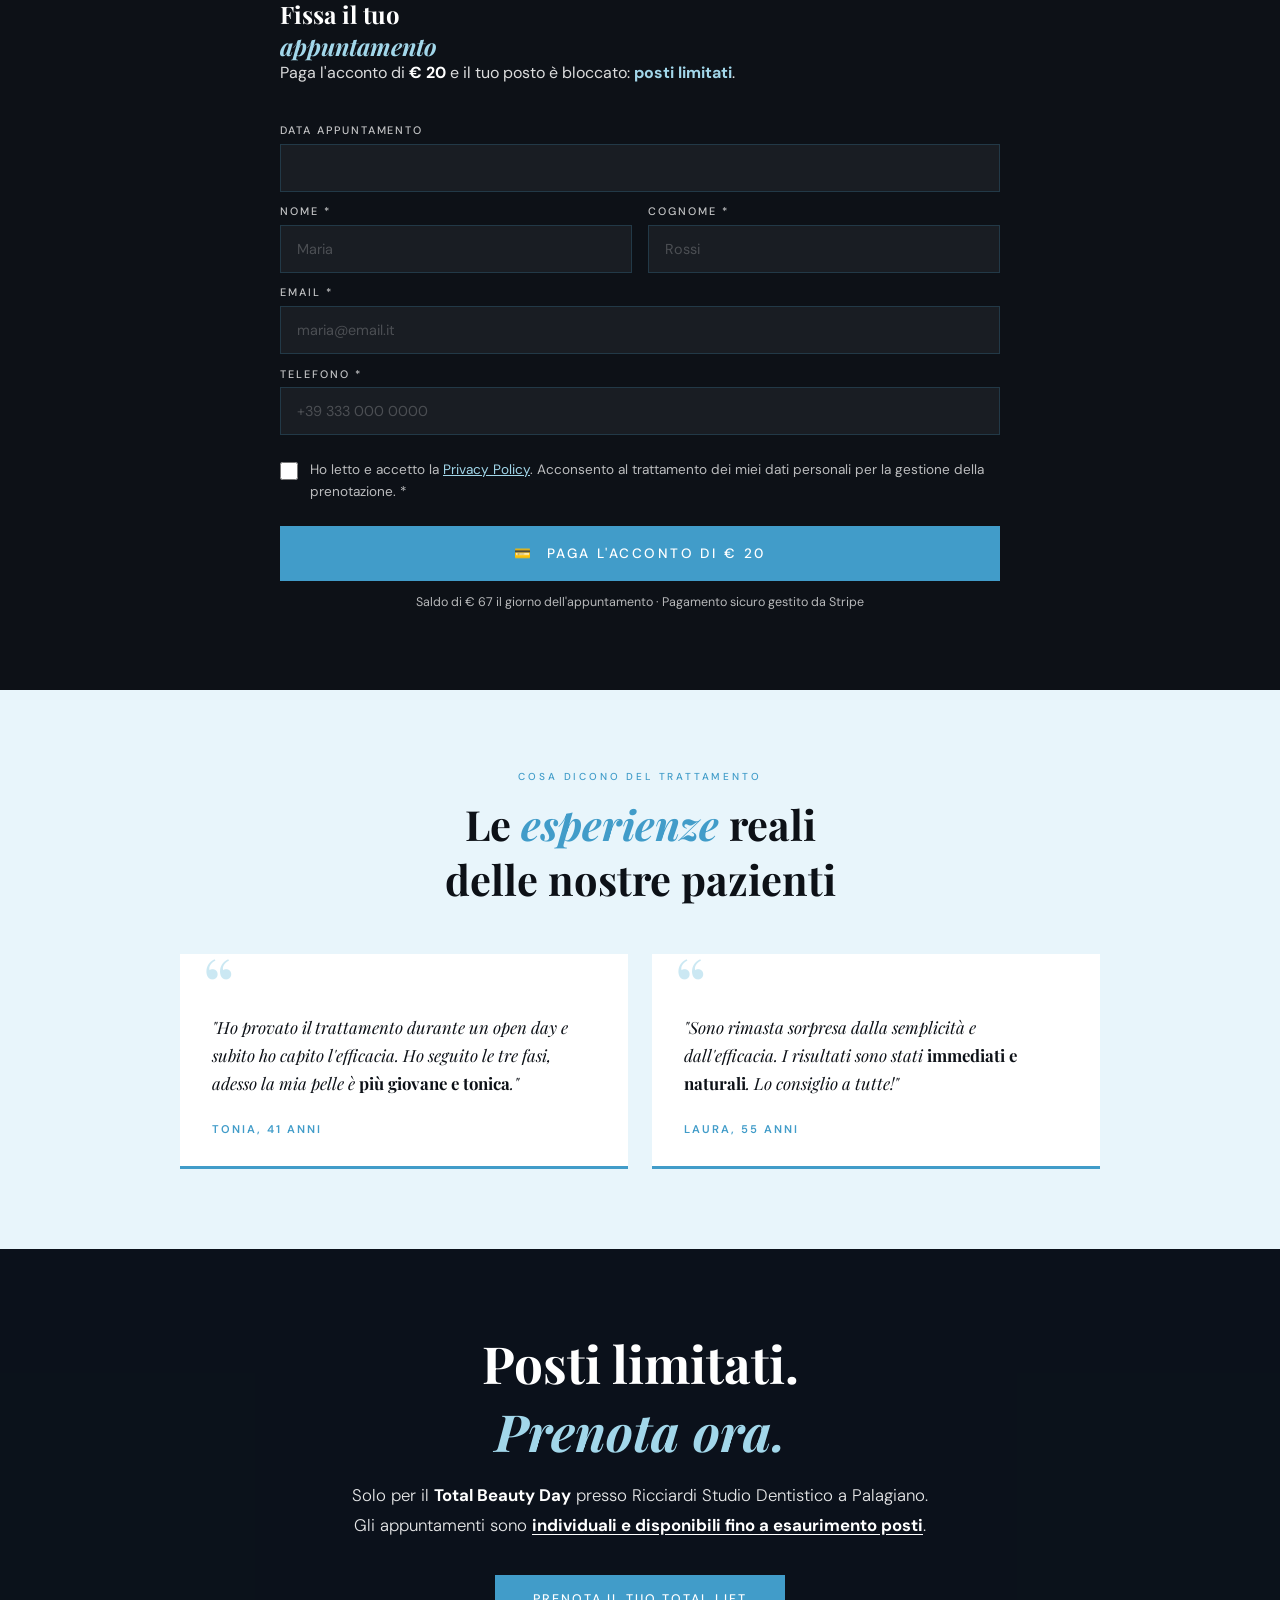
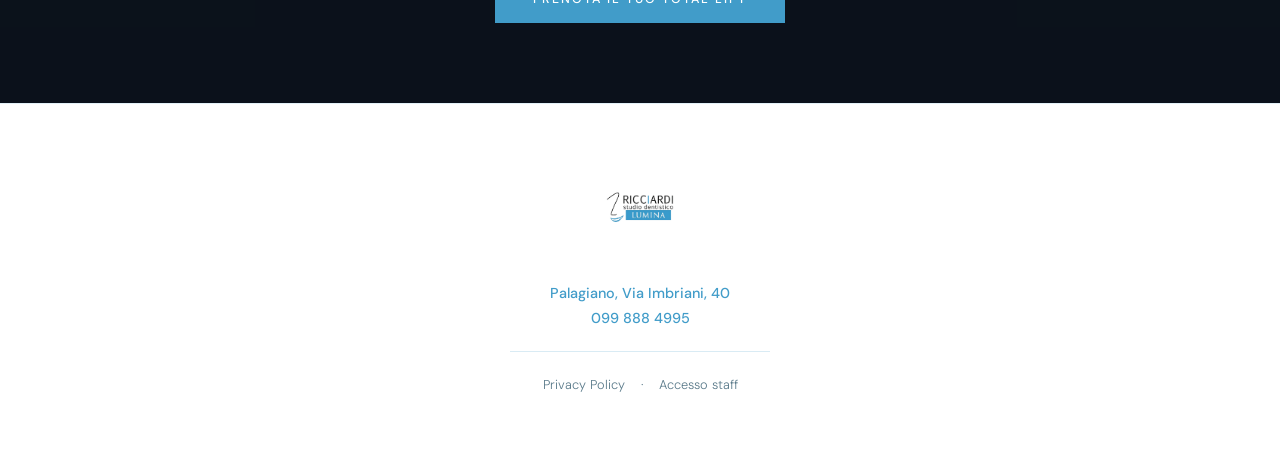
==== commit a616971c: "Add files via upload" ====
--- a/index.html
+++ b/index.html
@@ -373,8 +373,7 @@
       <p class="hero__sub"><strong>Ringiovanimento completo del volto</strong> senza bisturi.<br>Tre azioni sinergiche, un risultato <strong>naturale e duraturo</strong>.</p>
       <p class="hero__date"><span id="date-hero"></span> · Palagiano</p>
       <div class="hero__ctas">
-        <a href="#flow" class="btn btn--primary" onclick="trackEvent('ClickPrenotazione')">Prenota il tuo Total Lift</a>
-        <a href="#come-agisce" class="btn btn--ghost">Come funziona</a>
+        <a href="#flow" class="btn btn--primary" onclick="trackEvent('ClickPrenotazione')">Paga l'acconto per fissare l'appuntamento</a>
       </div>
       <div class="hero__badges">
         <div class="hero__badge">Senza bisturi</div>
@@ -446,26 +445,26 @@
   <section id="info-prenotazione" style="background:#f0f8fd;padding:4rem 2rem">
     <div style="max-width:900px;margin:0 auto">
       <span style="font-size:0.63rem;letter-spacing:0.28em;text-transform:uppercase;color:var(--blue);margin-bottom:0.8rem;display:block;font-weight:500">Cosa include</span>
-      <h2 style="font-family:'Playfair Display',serif;font-size:clamp(1.8rem,4vw,2.6rem);font-weight:700;color:var(--dark);margin-bottom:2.5rem;line-height:1.1">Riserva il tuo slot per il<br><em style="font-style:italic;color:var(--blue)">Total Beauty Day</em></h2>
+      <h2 style="font-family:'Playfair Display',serif;font-size:clamp(1.8rem,4vw,2.6rem);font-weight:700;color:var(--dark);margin-bottom:2.5rem;line-height:1.1">Fissa il tuo appuntamento al<br><em style="font-style:italic;color:var(--blue)">Total Beauty Day</em></h2>
 
       <div style="display:grid;grid-template-columns:1fr 1fr;gap:2rem;align-items:start">
 
         <!-- Testo -->
         <div>
           <p style="font-size:0.95rem;color:var(--mid);line-height:1.85;font-weight:300;margin-bottom:1rem">
-            Per il Total Beauty Day, puoi prenotare uno slot individuale di <strong style="color:var(--dark);font-size:1.05rem">1 ora</strong> presso il nostro Studio a Palagiano.
+            Per il Total Beauty Day, puoi prenotare un appuntamento individuale di <strong style="color:var(--dark);font-size:1.05rem">1 ora</strong> presso il nostro Studio a Palagiano.
           </p>
           <p style="font-size:0.95rem;color:var(--mid);line-height:1.85;font-weight:300;margin-bottom:1rem">
             Non si tratta di una semplice visita: durante l'appuntamento farai una <strong style="color:var(--dark);text-decoration:underline;text-underline-offset:3px">prima seduta Total Lift</strong> e riceverai una <strong style="color:var(--dark)">valutazione approfondita del tuo viso</strong>, con un'analisi personalizzata delle zone da trattare e degli obiettivi estetici che desideri raggiungere.
           </p>
           <p style="font-size:0.95rem;color:var(--mid);line-height:1.85;font-weight:300">
-            In questo modo <strong style="color:var(--dark)">blocchi il tuo orario</strong>, vivi già il primo trattamento e ricevi un'<strong style="color:var(--dark)">indicazione chiara e personalizzata</strong> sul percorso più adatto a te.
+            In questo modo <strong style="color:var(--dark)">blocchi il tuo posto</strong>, vivi già il primo trattamento e ricevi un'<strong style="color:var(--dark)">indicazione chiara e personalizzata</strong> sul percorso più adatto a te.
           </p>
         </div>
 
         <!-- Card prezzo -->
         <div style="background:var(--dark);padding:2rem;display:flex;flex-direction:column;gap:1.2rem">
-          <p style="font-size:0.63rem;letter-spacing:0.22em;text-transform:uppercase;color:var(--blue-light);font-weight:500">Blocca il tuo slot</p>
+          <p style="font-size:0.63rem;letter-spacing:0.22em;text-transform:uppercase;color:var(--blue-light);font-weight:500">Blocca il tuo posto</p>
           <p style="font-family:'Playfair Display',serif;font-size:3.5rem;font-weight:700;color:var(--blue);line-height:1">€ 20</p>
           <p style="font-size:0.88rem;color:rgba(255,255,255,0.75);margin-top:-0.3rem">acconto · visita totale <strong style="color:#fff">€ 87</strong></p>
           <p style="font-size:0.9rem;color:rgba(255,255,255,0.88);line-height:1.7;font-weight:300">
@@ -480,10 +479,10 @@
               <span style="color:var(--blue-light)">✓</span> <strong>Analisi personalizzata</strong> del viso
             </div>
             <div style="display:flex;align-items:center;gap:0.6rem;font-size:0.9rem;color:#ffffff">
-              <span style="color:var(--blue-light)">✓</span> <strong>Slot orario garantito</strong>
+              <span style="color:var(--blue-light)">✓</span> <strong>Posto garantito</strong>
             </div>
           </div>
-          <a href="#flow" class="btn btn--primary" style="text-align:center;margin-top:0.5rem">Prenota il tuo slot</a>
+          <a href="#flow" class="btn btn--primary" style="text-align:center;margin-top:0.5rem" onclick="trackEvent('ClickPrenotazione')">Paga l'acconto</a>
         </div>
 
       </div>
@@ -501,115 +500,34 @@
 
   <div style="height:3px;background:linear-gradient(to right,var(--blue-light),var(--blue),var(--blue-light))"></div>
 
-  <!-- FLOW: quiz + form + payment -->
+  <!-- FLOW: dati + pagamento acconto -->
   <section id="flow">
     <div class="inner">
       <span class="label label--light">Prenota il tuo Total Lift</span>
-      <h2 class="flow-title">Tre domande,<br><em>soluzioni su misura</em></h2>
-      <p class="sub" style="font-size:1rem;color:rgba(255,255,255,0.85);margin-bottom:2.5rem;font-weight:400">Rispondi a <strong style="color:#fff">3 domande</strong> e prenota il tuo slot: <strong style="color:var(--blue-light)">posti limitati</strong>.</p>
-      <div class="progress-bar"><div class="progress-fill" id="progress" style="width:14%"></div></div>
-
-      <!-- Q1 -->
-      <div id="step-q1">
-        <span class="step-indicator">Domanda 1 di 3</span>
-        <p class="quiz-q">Quale risultato desideri ottenere principalmente?</p>
-        <div class="options">
-          <div class="opt" data-val="asimmetria" onclick="sel(this,'q1')"><span class="opt__marker">A</span><span class="opt__txt">Correggere una piccola <strong>asimmetria del viso</strong></span></div>
-          <div class="opt" data-val="prevenzione" onclick="sel(this,'q1')"><span class="opt__marker">B</span><span class="opt__txt">Prevenire i <strong>segni dell'invecchiamento</strong></span></div>
-          <div class="opt" data-val="cambiamento" onclick="sel(this,'q1')"><span class="opt__marker">C</span><span class="opt__txt">Ottenere un <strong>cambiamento visibile</strong> e più definito</span></div>
-          <div class="opt" data-val="fresco" onclick="sel(this,'q1')"><span class="opt__marker">D</span><span class="opt__txt">Avere un aspetto più <strong>fresco, riposato e armonioso</strong></span></div>
+      <h2 class="flow-title">Fissa il tuo<br><em>appuntamento</em></h2>
+      <p class="sub" style="font-size:1rem;color:rgba(255,255,255,0.85);margin-bottom:2.5rem;font-weight:400">Paga l'acconto di <strong style="color:#fff">€ 20</strong> e il tuo posto è bloccato: <strong style="color:var(--blue-light)">posti limitati</strong>.</p>
+
+      <div id="step-form">
+        <div class="field mb-1">
+          <label>Data appuntamento</label>
+          <input type="text" id="event-day-disp" readonly style="color:rgba(255,255,255,0.6);cursor:default">
         </div>
-      </div>
-
-      <!-- Q2 -->
-      <div id="step-q2" class="hidden">
-        <span class="step-indicator">Domanda 2 di 3</span>
-        <p class="quiz-q">Quanto vorresti migliorare questo aspetto?</p>
-        <div class="options">
-          <div class="opt" data-val="poco"       onclick="sel(this,'q2')"><span class="opt__marker">A</span><span class="opt__txt">Poco</span></div>
-          <div class="opt" data-val="abbastanza" onclick="sel(this,'q2')"><span class="opt__marker">B</span><span class="opt__txt">Abbastanza</span></div>
-          <div class="opt" data-val="molto"      onclick="sel(this,'q2')"><span class="opt__marker">C</span><span class="opt__txt">Molto</span></div>
-        </div>
-        <div class="btn-row"><button class="btn--back" onclick="go('q1')">← Indietro</button></div>
-      </div>
-
-      <!-- Q3 -->
-      <div id="step-q3" class="hidden">
-        <span class="step-indicator">Domanda 3 di 3</span>
-        <p class="quiz-q">La nostra sede è a Palagiano. Sei disponibile a venire in studio per la visita e il trattamento?</p>
-        <div class="options">
-          <div class="opt" data-val="si" onclick="sel(this,'q3')"><span class="opt__marker">A</span><span class="opt__txt">Sì, sono disponibile</span></div>
-          <div class="opt" data-val="no" onclick="sel(this,'q3')"><span class="opt__marker">B</span><span class="opt__txt">No, al momento non posso venire in sede</span></div>
-        </div>
-        <div class="btn-row"><button class="btn--back" onclick="go('q2')">← Indietro</button></div>
-      </div>
-
-      <!-- BLOCKED -->
-      <div id="step-blocked" class="hidden">
-        <div class="block-msg">
-          <div class="block-msg__icon">📍</div>
-          <h3>Trattamento in sede</h3>
-          <p>Il trattamento viene effettuato presso la nostra sede di <strong style="color:var(--blue-light)">Palagiano</strong>.<br>Per completare la prenotazione è necessario essere disponibili a venire in studio.</p>
-        </div>
-        <div class="btn-row mt-2">
-          <button class="btn--back" onclick="go('q3')">← Torna alla domanda</button>
-        </div>
-      </div>
-
-      <!-- SLOT -->
-      <div id="step-slot" class="hidden">
-        <span class="step-indicator">Passo 4 di 6 · Scegli l'orario</span>
-        <p class="quiz-q">Seleziona il tuo orario preferito</p>
-        <div class="field mb-1">
-          <label>Giorno evento</label>
-          <input type="text" id="event-day-disp" readonly style="color:rgba(255,255,255,0.4);cursor:default">
-        </div>
-        <span class="slots-label">Orari disponibili (durata 1 ora)</span>
-        <div class="slots-grid" id="slots-grid"></div>
-        <div id="slot-err" class="err hidden">Seleziona un orario per continuare.</div>
-        <div class="btn-row">
-          <button class="btn--back" onclick="go('q3')">← Indietro</button>
-          <button class="btn--next" onclick="go('form')">Continua →</button>
-        </div>
-      </div>
-
-      <!-- FORM DATI -->
-      <div id="step-form" class="hidden">
-        <span class="step-indicator">Passo 5 di 6 · I tuoi dati</span>
-        <p class="quiz-q">Inserisci i tuoi dati per la prenotazione</p>
         <div class="grid-2 mb-1">
           <div class="field"><label>Nome *</label><input type="text" id="f-nome" placeholder="Maria" autocomplete="given-name"></div>
           <div class="field"><label>Cognome *</label><input type="text" id="f-cognome" placeholder="Rossi" autocomplete="family-name"></div>
         </div>
         <div class="field mb-1"><label>Email *</label><input type="email" id="f-email" placeholder="maria@email.it" autocomplete="email"></div>
-        <div class="field mb-1"><label>Telefono *</label><input type="tel" id="f-tel" placeholder="+39 333 000 0000" autocomplete="tel"></div>
-        <div class="field mb-2"><label>Note (opzionale)</label><textarea id="f-note" rows="3" placeholder="Eventuali note o richieste particolari..."></textarea></div>
+        <div class="field mb-2"><label>Telefono *</label><input type="tel" id="f-tel" placeholder="+39 333 000 0000" autocomplete="tel"></div>
         <label class="privacy-row mb-2">
           <input type="checkbox" id="f-privacy">
           <span>Ho letto e accetto la <a href="https://luminaricciardi.it/privacy-policy/" target="_blank">Privacy Policy</a>. Acconsento al trattamento dei miei dati personali per la gestione della prenotazione. *</span>
         </label>
         <div id="form-err" class="err hidden"></div>
-        <div class="btn-row">
-          <button class="btn--back" onclick="go('slot')">← Indietro</button>
-          <button class="btn--next" onclick="go('payment')">Continua →</button>
-        </div>
-      </div>
-
-      <!-- PAYMENT -->
-      <div id="step-payment" class="hidden">
-        <span class="step-indicator">Passo 6 di 6 · Pagamento</span>
-        <p class="quiz-q">Conferma e completa il pagamento</p>
-        <div class="summary" id="summary"></div>
-        <div id="stripe-el-wrap"><div id="card-element"></div></div>
-        <div id="card-errors"></div>
         <button class="pay-btn" id="pay-btn" onclick="handlePay()">
           <div class="pay-spinner"></div>
-          <span class="pay-label">💳 &nbsp;Paga e Prenota</span>
+          <span class="pay-label">💳 &nbsp;Paga l'acconto di € 20</span>
         </button>
-        <p class="pay-note">Pagamento sicuro gestito da Stripe · Crittografia SSL</p>
-        <div class="btn-row mt-2">
-          <button class="btn--back" onclick="go('form')">← Indietro</button>
-        </div>
+        <p class="pay-note">Saldo di € 67 il giorno dell'appuntamento · Pagamento sicuro gestito da Stripe</p>
       </div>
 
     </div>
@@ -636,12 +554,11 @@
   </section>
 
   <!-- CTA BANNER -->
-  <div class="cta-banner">
-    <img class="cta-banner__img" src="https://images.unsplash.com/photo-1487412947147-5cebf100ffc2?w=1400&q=80&auto=format&fit=crop" alt="">
+  <div class="cta-banner" style="background:var(--dark)">
     <div class="cta-banner__overlay"></div>
     <div class="cta-banner__content">
       <h2>Posti limitati.<br><em>Prenota ora.</em></h2>
-      <p>Solo per il <strong>Total Beauty Day</strong> presso Ricciardi Studio Dentistico a Palagiano. Gli slot sono <strong style="text-decoration:underline;text-underline-offset:3px">individuali e disponibili fino a esaurimento posti</strong>.</p>
+      <p>Solo per il <strong>Total Beauty Day</strong> presso Ricciardi Studio Dentistico a Palagiano. Gli appuntamenti sono <strong style="text-decoration:underline;text-underline-offset:3px">individuali e disponibili fino a esaurimento posti</strong>.</p>
       <a href="#flow" class="btn btn--primary" onclick="trackEvent('ClickPrenotazione')">Prenota il tuo Total Lift</a>
     </div>
   </div>
@@ -667,7 +584,6 @@
 </div>
 
 
-<script src="https://js.stripe.com/v3/"></script>
 <script type="module" id="app-module">
 /* ═══════════════════════════════════════════════
    storage.js — Firebase Firestore + fallback localStorage
@@ -922,79 +838,6 @@
   return new Date(dateStr + 'T12:00:00').toLocaleDateString('it-IT', {
     weekday: 'long', day: 'numeric', month: 'long', year: 'numeric'
   });
-}
-
-/* ── STATE ── */
-const ans = { q1: '', q2: '', q3: '' };
-let selSlot = null;
-let stripe  = null;
-let cardEl  = null;
-
-const STEPS = ['q1','q2','q3','blocked','slot','form','payment'];
-const PROG  = { q1:14, q2:28, q3:42, blocked:42, slot:57, form:71, payment:85 };
-
-/* ── STEP NAVIGATION ── */
-function showStep(id) {
-  STEPS.forEach(s => document.getElementById('step-' + s).classList.add('hidden'));
-  document.getElementById('step-' + id).classList.remove('hidden');
-  document.getElementById('progress').style.width = (PROG[id] || 14) + '%';
-  document.getElementById('flow').scrollIntoView({ behavior: 'smooth', block: 'start' });
-}
-
-async function go(next) {
-  if (next === 'q2' && !ans.q1) { alert('Seleziona una risposta'); return; }
-  if (next === 'q3' && !ans.q2) { alert('Seleziona una risposta'); return; }
-  // Slot viene subito dopo il questionario
-  if (next === 'slot') {
-    await renderSlots();
-  }
-  // Form viene dopo la scelta dello slot
-  if (next === 'form') {
-    if (!selSlot) { document.getElementById('slot-err').classList.remove('hidden'); return; }
-    document.getElementById('slot-err').classList.add('hidden');
-    // Controllo doppia prenotazione prima di procedere al form
-    const bks = await TL.getBookings();
-    const taken = bks.filter(b =>
-      b.ora  === selSlot.start + '-' + selSlot.end &&
-      b.data === TL.eventDay() &&
-      b.payment === 'paid'
-    );
-    if (taken.length) {
-      alert('Questo slot è appena stato prenotato. Scegline un altro.');
-      await renderSlots(); showStep('slot'); return;
-    }
-    trackEvent('SlotSelected', { slot: selSlot.start });
-  }
-  // Payment viene dopo il form
-  if (next === 'payment') {
-    if (!validateForm()) return;
-    trackEvent('InitiateCheckout');
-    await renderSummary();
-    initStripe();
-    // Salva lead su Firestore anche se non paga
-    await saveLead();
-  }
-  showStep(next);
-}
-
-function afterQ3() {
-  if (!ans.q3) { alert('Seleziona una risposta'); return; }
-  trackEvent('QuestionarioCompletato');
-  if (ans.q3 === 'no') { showStep('blocked'); return; }
-  trackEvent('Lead');
-  go('slot');
-}
-
-/* ── SELEZIONE OPZIONE (auto-avanza) ── */
-function sel(el, q) {
-  document.querySelectorAll('#step-' + q + ' .opt').forEach(o => o.classList.remove('selected'));
-  el.classList.add('selected');
-  ans[q] = el.dataset.val;
-  setTimeout(() => {
-    if (q === 'q1') go('q2');
-    else if (q === 'q2') go('q3');
-    else if (q === 'q3') afterQ3();
-  }, 350);
 }
 
 /* ── VALIDAZIONE FORM ── */
@@ -1017,49 +860,6 @@
   return true;
 }
 
-/* ── RENDER SLOT ── */
-async function renderSlots() {
-  const slots = await TL.getSlots();
-  const bks   = await TL.getBookings();
-  const day   = TL.eventDay();
-  document.getElementById('event-day-disp').value = formatDay(day);
-  const grid = document.getElementById('slots-grid');
-  grid.innerHTML = '';
-  slots.forEach(s => {
-    const taken = bks.some(b =>
-      b.ora  === s.start + '-' + s.end &&
-      b.data === day &&
-      b.payment === 'paid'
-    );
-    const div = document.createElement('div');
-    div.className = 'slot' + (s.blocked ? ' slot--blocked' : taken ? ' slot--taken' : '');
-    div.innerHTML = `${s.start} – ${s.end}` +
-      (s.blocked ? '<span class="slot__badge">Bloccato</span>' :
-       taken      ? '<span class="slot__badge">Occupato</span>' : '');
-    if (!s.blocked && !taken) {
-      div.onclick = () => {
-        document.querySelectorAll('.slot').forEach(el => el.classList.remove('selected'));
-        div.classList.add('selected');
-        selSlot = s;
-      };
-    }
-    grid.appendChild(div);
-  });
-}
-
-/* ── RIEPILOGO ── */
-async function renderSummary() {
-  const c     = TL.cfg();
-  const price = c.stripeAmount ? (c.stripeAmount / 100).toFixed(0) : '87';
-  document.getElementById('summary').innerHTML = `
-    <div class="summary__row"><span>Trattamento</span><strong>${c.stripeDesc || 'Consulenza Total Lift'}</strong></div>
-    <div class="summary__row"><span>Paziente</span><strong>${document.getElementById('f-nome').value} ${document.getElementById('f-cognome').value}</strong></div>
-    <div class="summary__row"><span>Data</span><strong>${formatDay(TL.eventDay())}</strong></div>
-    <div class="summary__row"><span>Orario</span><strong>${selSlot ? selSlot.start + ' – ' + selSlot.end : '—'}</strong></div>
-    <div class="summary__row summary__total"><span>Acconto da pagare ora</span><strong>€ 20</strong></div>
-  `;
-}
-
 /* ── SALVA LEAD (prima del pagamento) ── */
 let _leadId = null;
 
@@ -1070,10 +870,8 @@
     cognome:   document.getElementById('f-cognome').value.trim(),
     email:     document.getElementById('f-email').value.trim(),
     tel:       document.getElementById('f-tel').value.trim(),
-    note:      document.getElementById('f-note').value.trim(),
-    q1: ans.q1, q2: ans.q2, q3: ans.q3,
     data:      TL.eventDay(),
-    ora:       selSlot ? selSlot.start + '-' + selSlot.end : '',
+    ora:       '',
     payment:   'pending',
     amount:    0,
     paymentRef: '',
@@ -1085,27 +883,13 @@
   console.log('[Lead salvato]', _leadId);
 }
 
-/* ── STRIPE ── */
-function initStripe() {
-  const pk = TL.cfg().stripePk;
-  if (!pk || stripe) return;
-  stripe = Stripe(pk);
-  const elements = stripe.elements();
-  cardEl = elements.create('card', {
-    style: {
-      base: { color: '#ffffff', fontFamily: 'DM Sans, sans-serif', fontSize: '16px', '::placeholder': { color: 'rgba(255,255,255,0.28)' } },
-      invalid: { color: '#ff6b6b' }
-    }
-  });
-  cardEl.mount('#card-element');
-  cardEl.on('change', e => {
-    document.getElementById('card-errors').textContent = e.error ? e.error.message : '';
-  });
-}
-
+/* ── PAGAMENTO (Stripe Payment Link) ── */
 async function handlePay() {
+  if (!validateForm()) return;
   const btn = document.getElementById('pay-btn');
   btn.classList.add('loading'); btn.disabled = true;
+  trackEvent('Lead');
+  trackEvent('InitiateCheckout');
 
   // Salva lead prima di reindirizzare
   await saveLead();
@@ -1116,7 +900,6 @@
     cognome: document.getElementById('f-cognome').value.trim(),
     email:   document.getElementById('f-email').value.trim(),
     data:    TL.eventDay(),
-    ora:     selSlot ? selSlot.start + '-' + selSlot.end : '',
     amount:  2000,
     lead_id: _leadId || ''
   });
@@ -1128,7 +911,6 @@
     cognome: document.getElementById('f-cognome').value.trim(),
     email:   document.getElementById('f-email').value.trim(),
     data:    TL.eventDay(),
-    ora:     selSlot ? selSlot.start + '-' + selSlot.end : '',
     amount:  2000
   }));
 
@@ -1162,10 +944,8 @@
       cognome:    document.getElementById('f-cognome').value.trim(),
       email:      document.getElementById('f-email').value.trim(),
       tel:        document.getElementById('f-tel').value.trim(),
-      note:       document.getElementById('f-note').value.trim(),
-      q1: ans.q1, q2: ans.q2, q3: ans.q3,
       data:       TL.eventDay(),
-      ora:        selSlot ? selSlot.start + '-' + selSlot.end : '',
+      ora:        '',
       ...updateData,
       promemoria: 'no',
       createdAt:  new Date().toISOString()
@@ -1181,7 +961,7 @@
     cognome: document.getElementById('f-cognome').value.trim(),
     email:   document.getElementById('f-email').value.trim(),
     data:    TL.eventDay(),
-    ora:     selSlot ? selSlot.start + '-' + selSlot.end : '',
+    ora:     '',
     amount
   });
 }
@@ -1203,7 +983,7 @@
 function initSectionTracking() {
   const sections = [
     { el: document.getElementById('come-agisce'), name: 'ViewComeAgisce' },
-    { el: document.getElementById('flow'),        name: 'ViewQuestionario' },
+    { el: document.getElementById('flow'),        name: 'ViewModuloPagamento' },
     { el: document.querySelector('.testi'),        name: 'ViewTestimonianze' },
     { el: document.querySelector('.cta-banner'),   name: 'ViewCTABanner' },
   ];
@@ -1243,6 +1023,8 @@
   set('date-hero',   fullCap);
   set('date-strip',  short);
   set('date-banner', short);
+  const disp = document.getElementById('event-day-disp');
+  if (disp) { const f = formatDay(day); disp.value = f.charAt(0).toUpperCase() + f.slice(1); }
 
   // Mostra prezzo nel blocco info
   const c = TL.cfg();
@@ -1251,10 +1033,7 @@
 
 
 // Esponi funzioni globali (necessario con type="module")
-window.go     = go;
 window.updatePrice = updatePrice;
-window.sel    = sel;
-window.afterQ3 = afterQ3;
 window.handlePay = handlePay;
 window.trackEvent = trackEvent;
 
